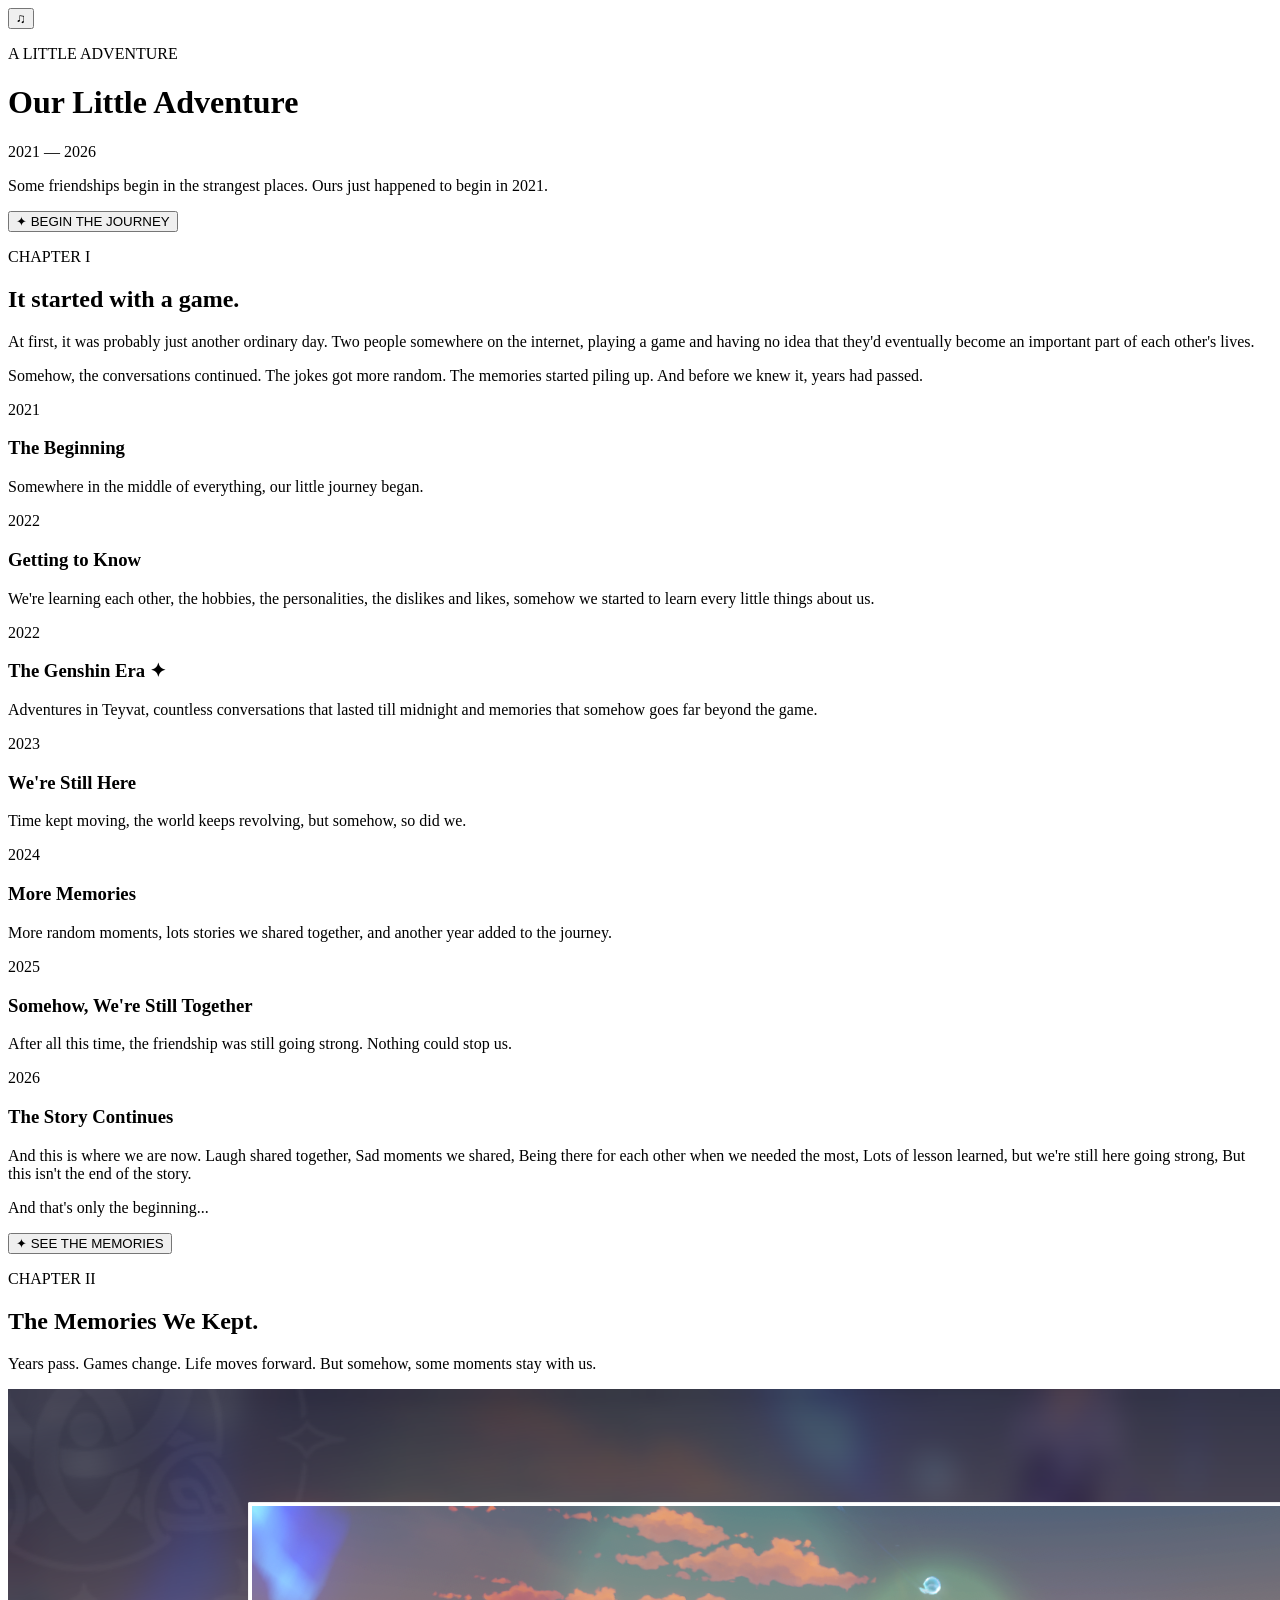
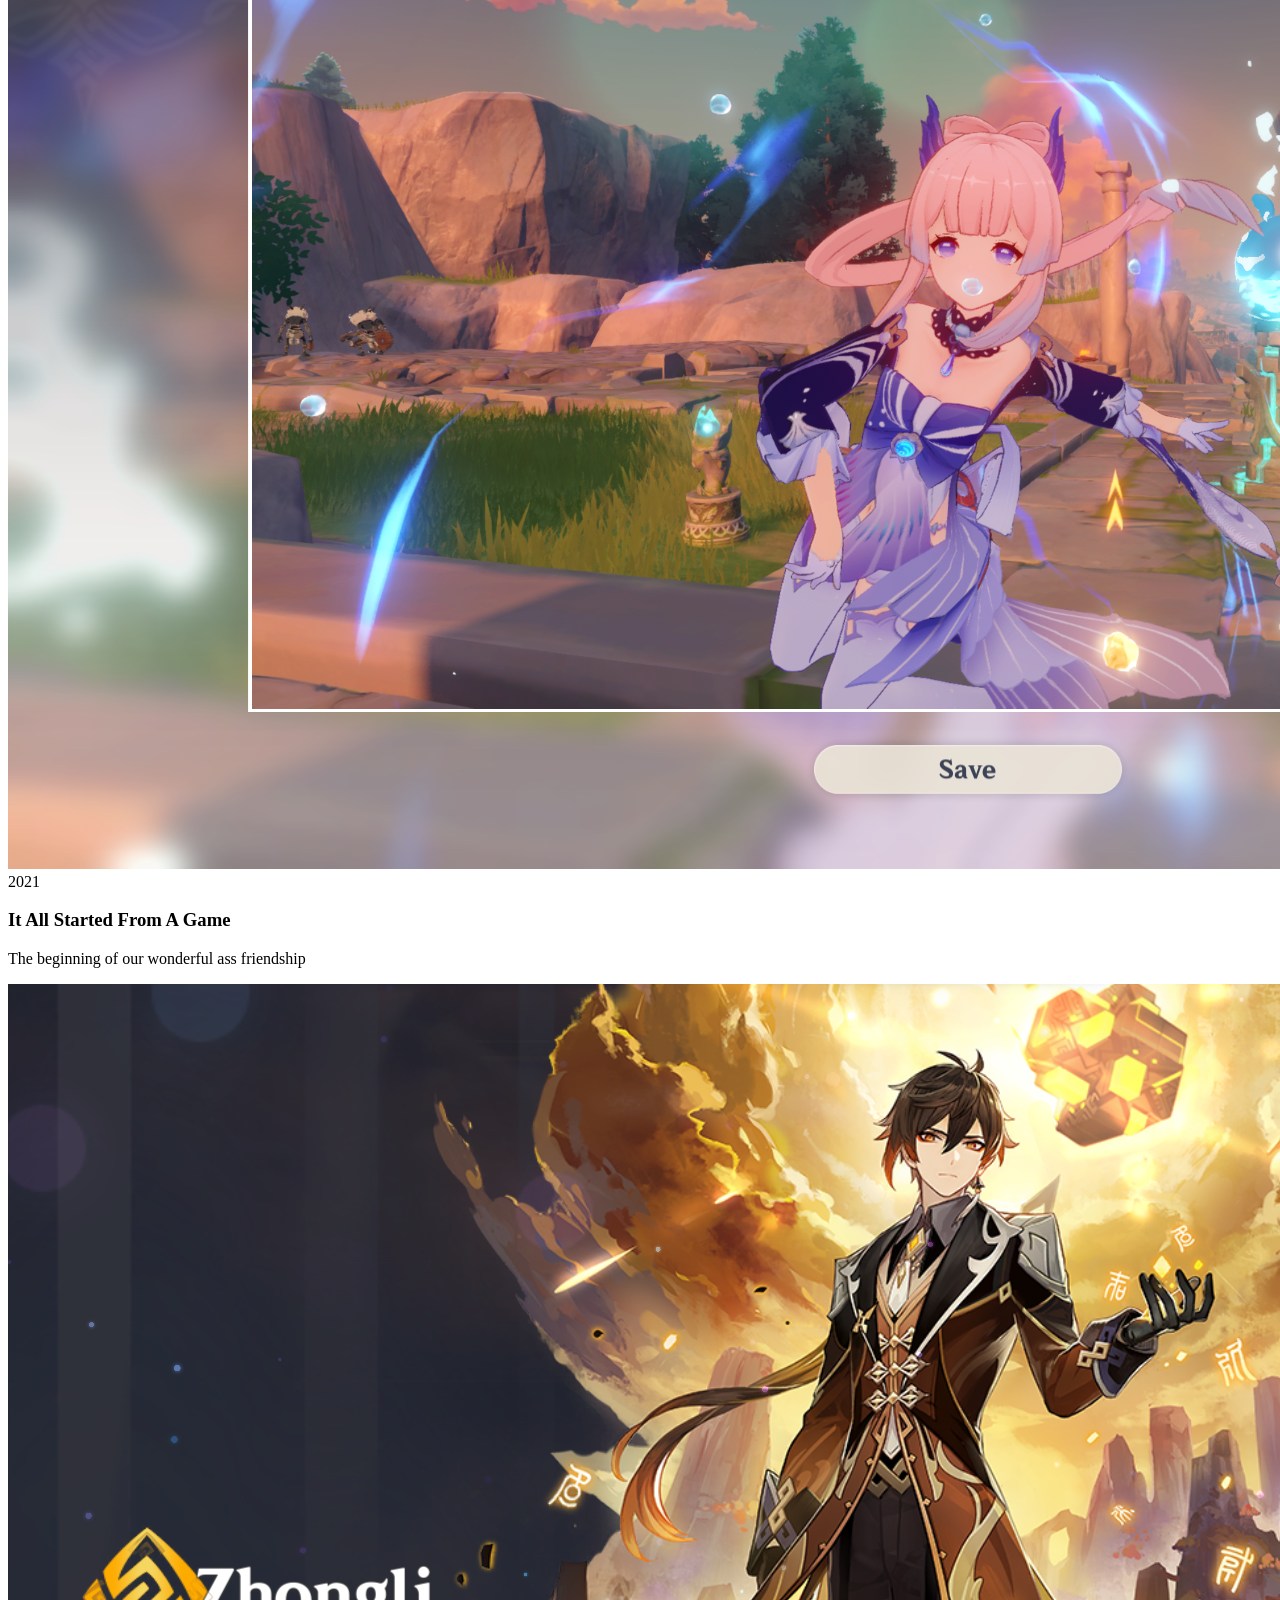
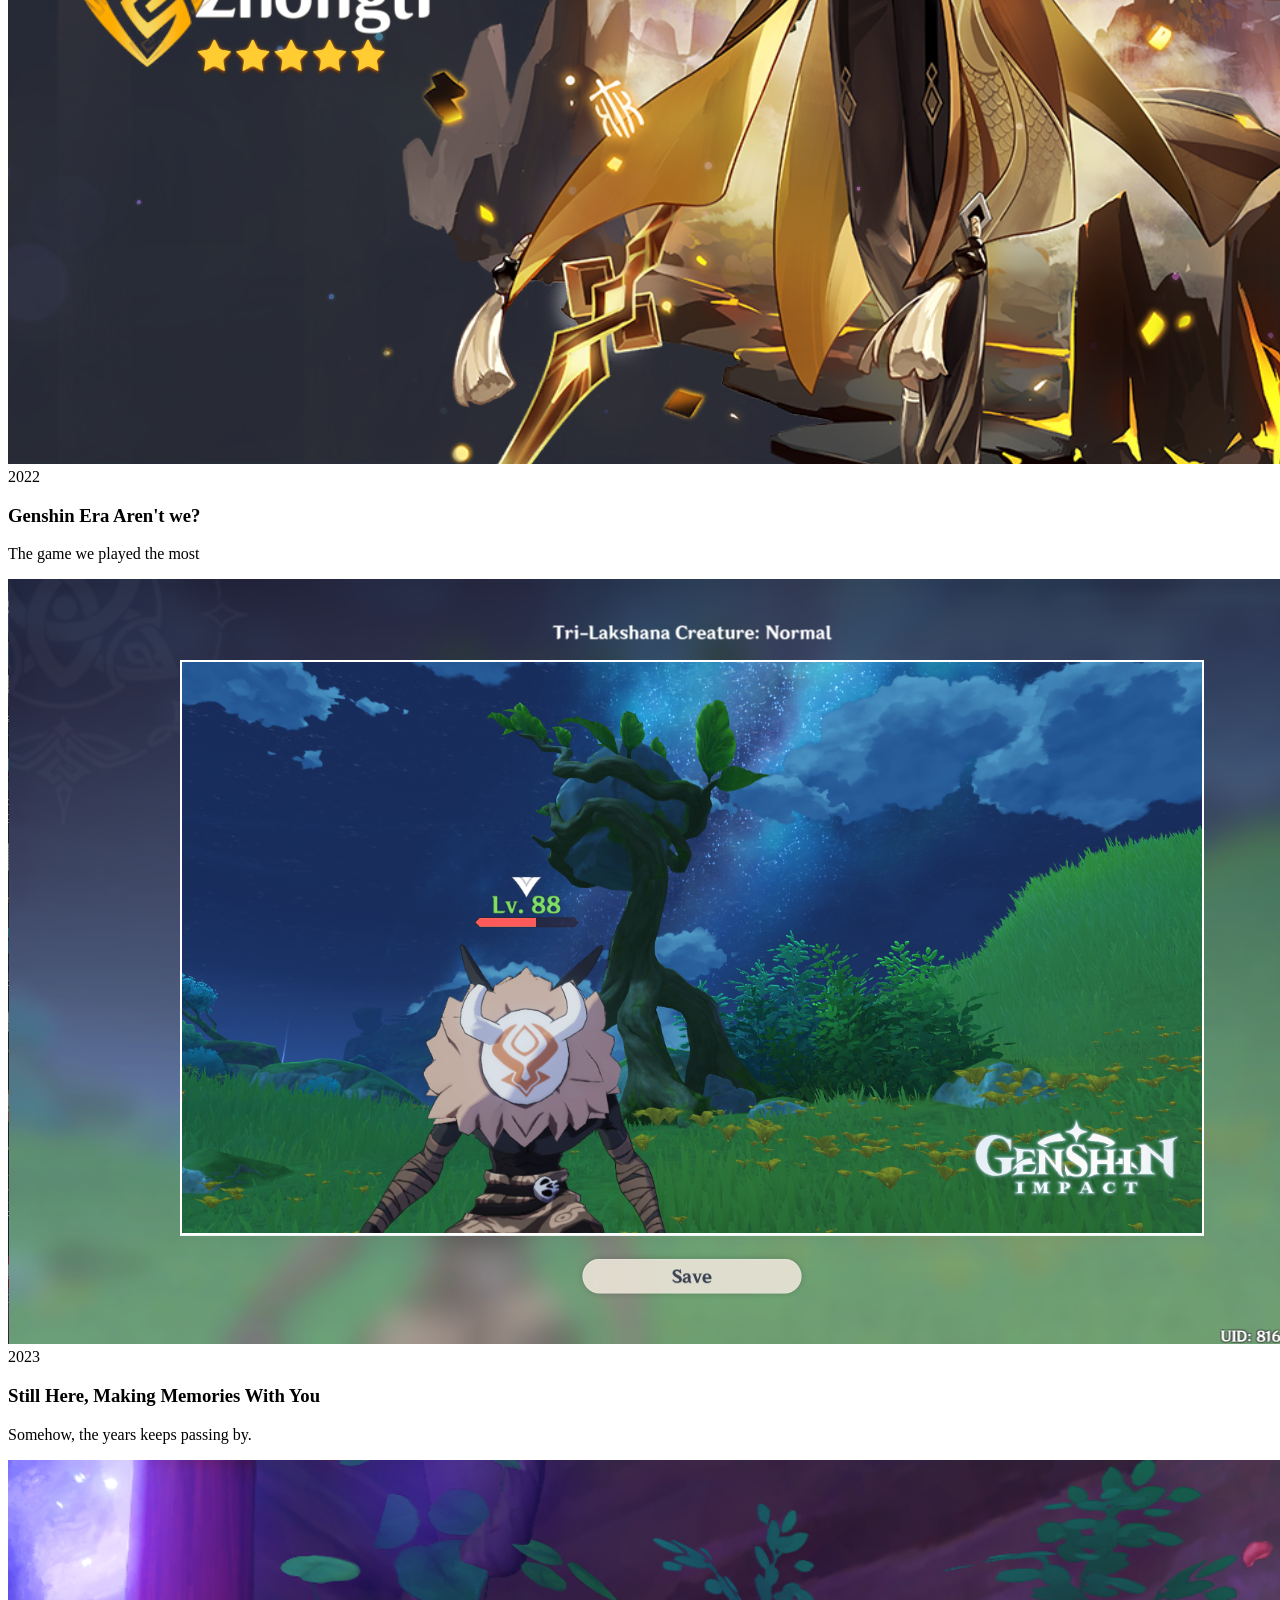
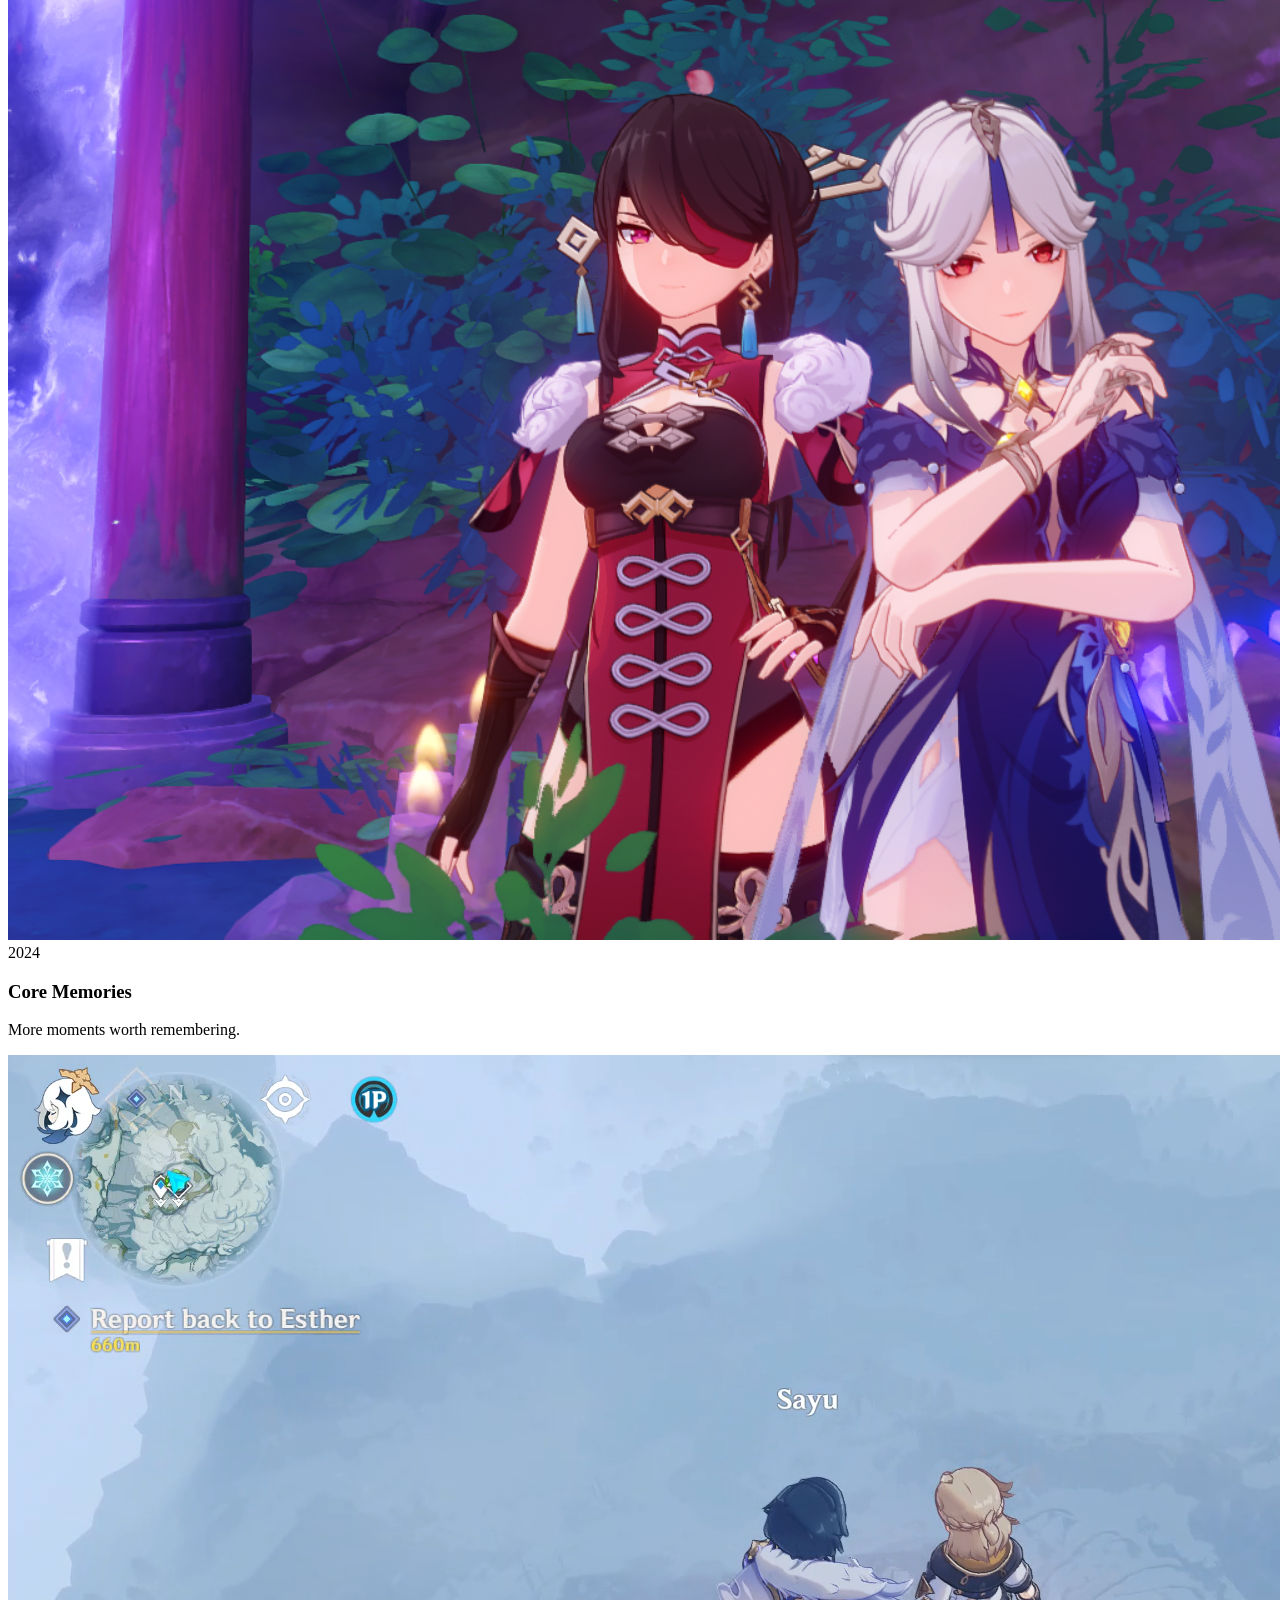
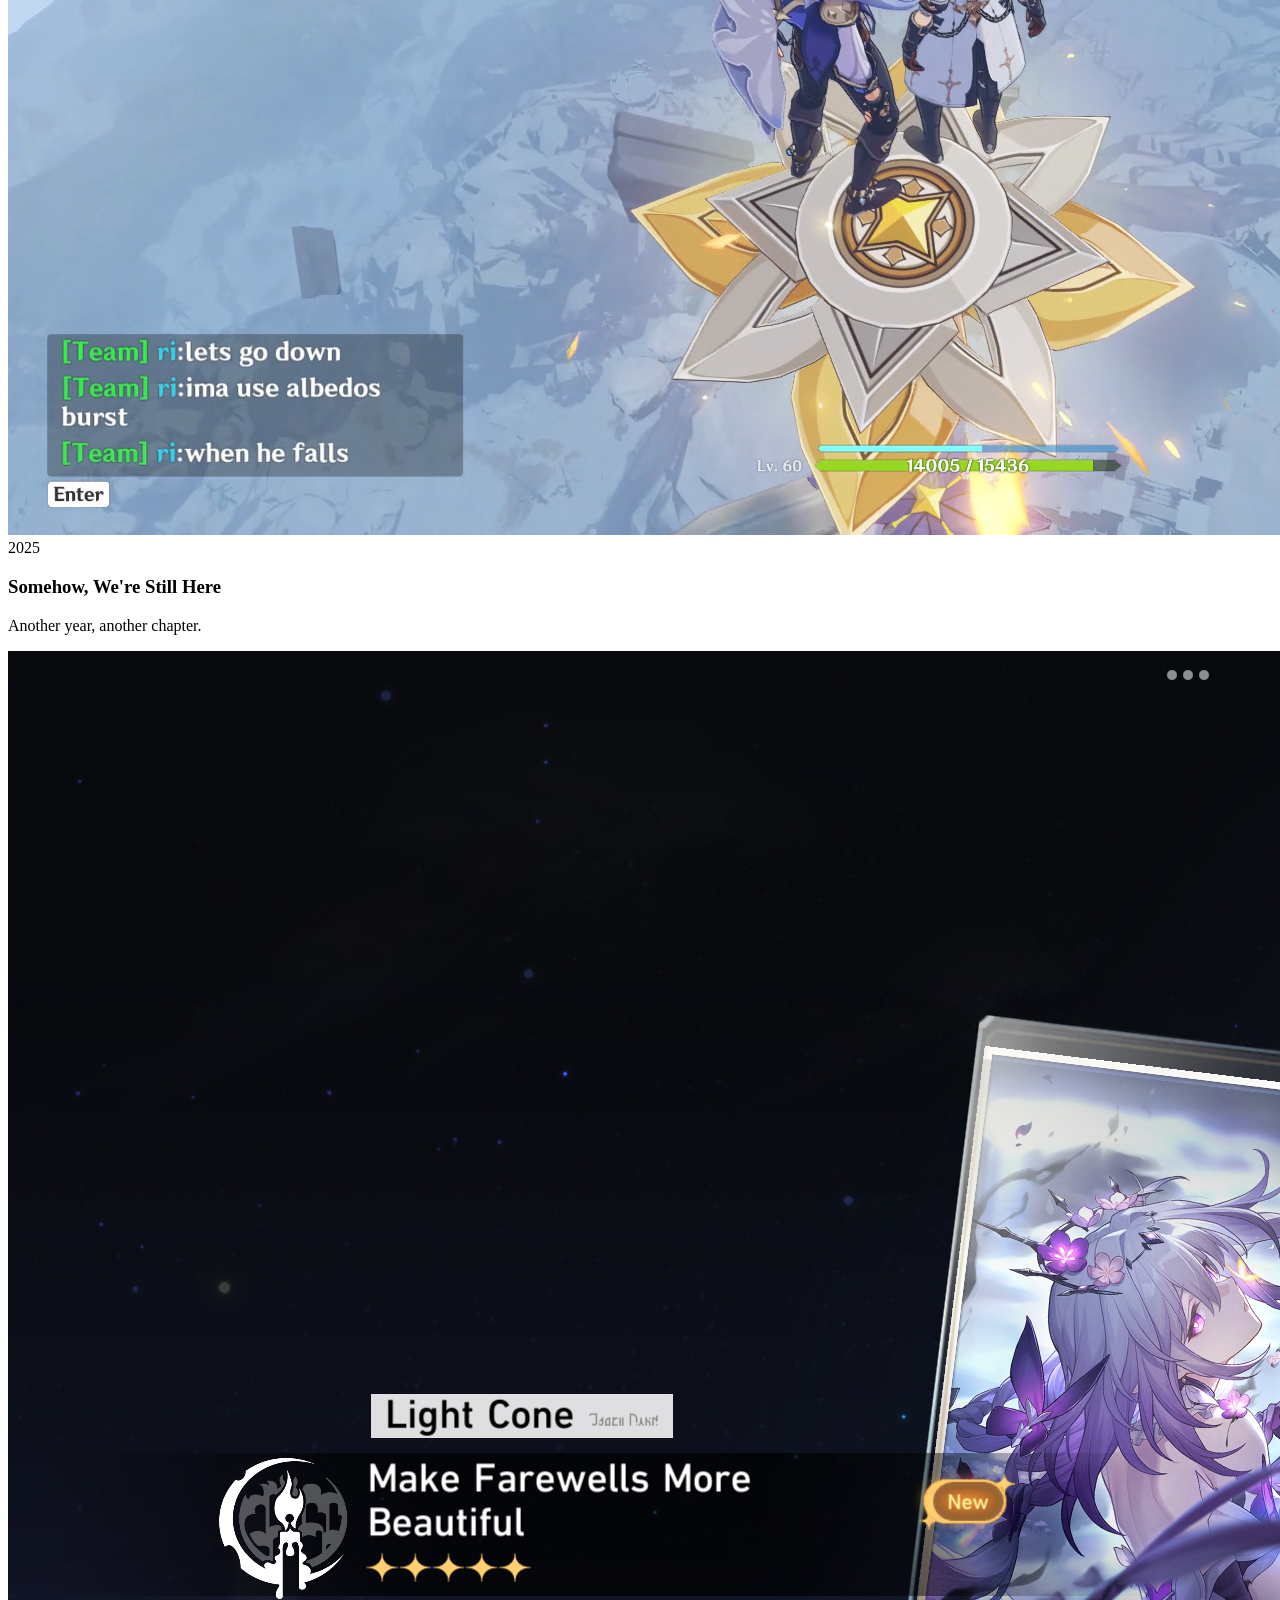
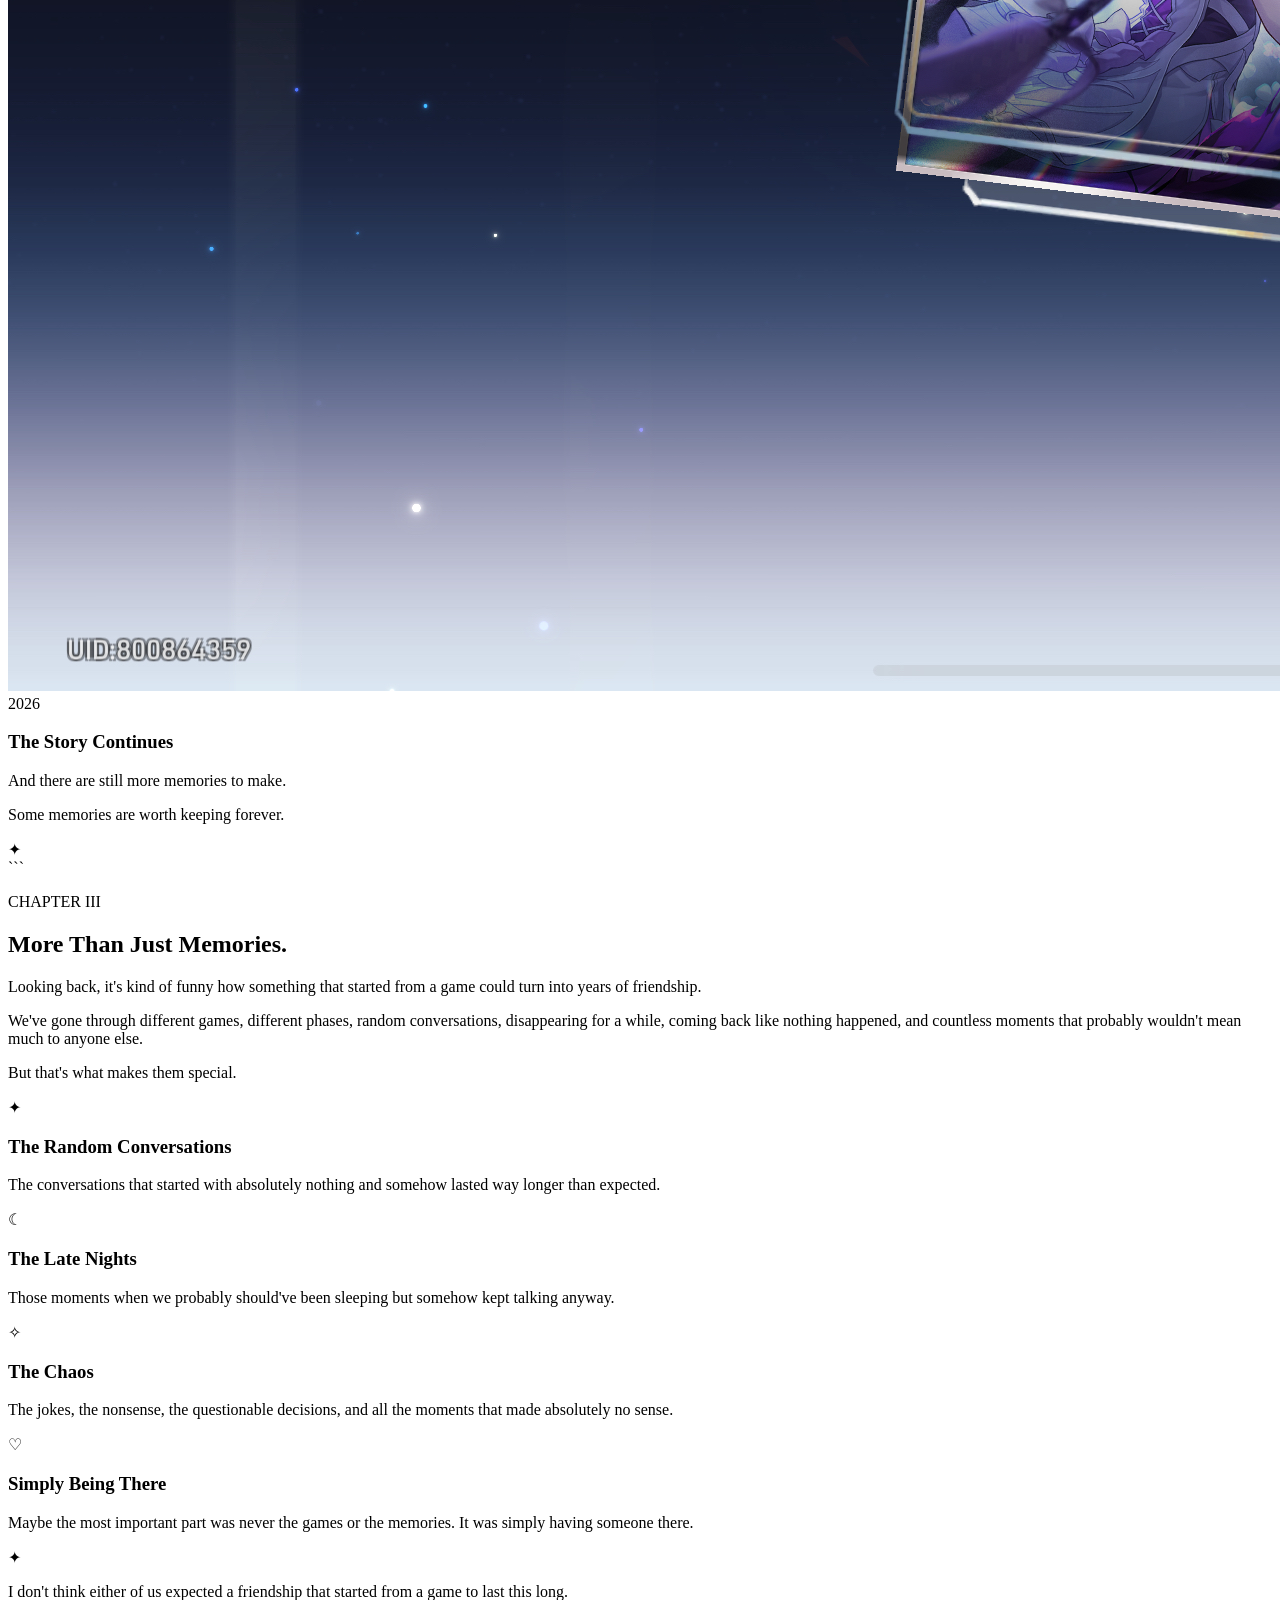
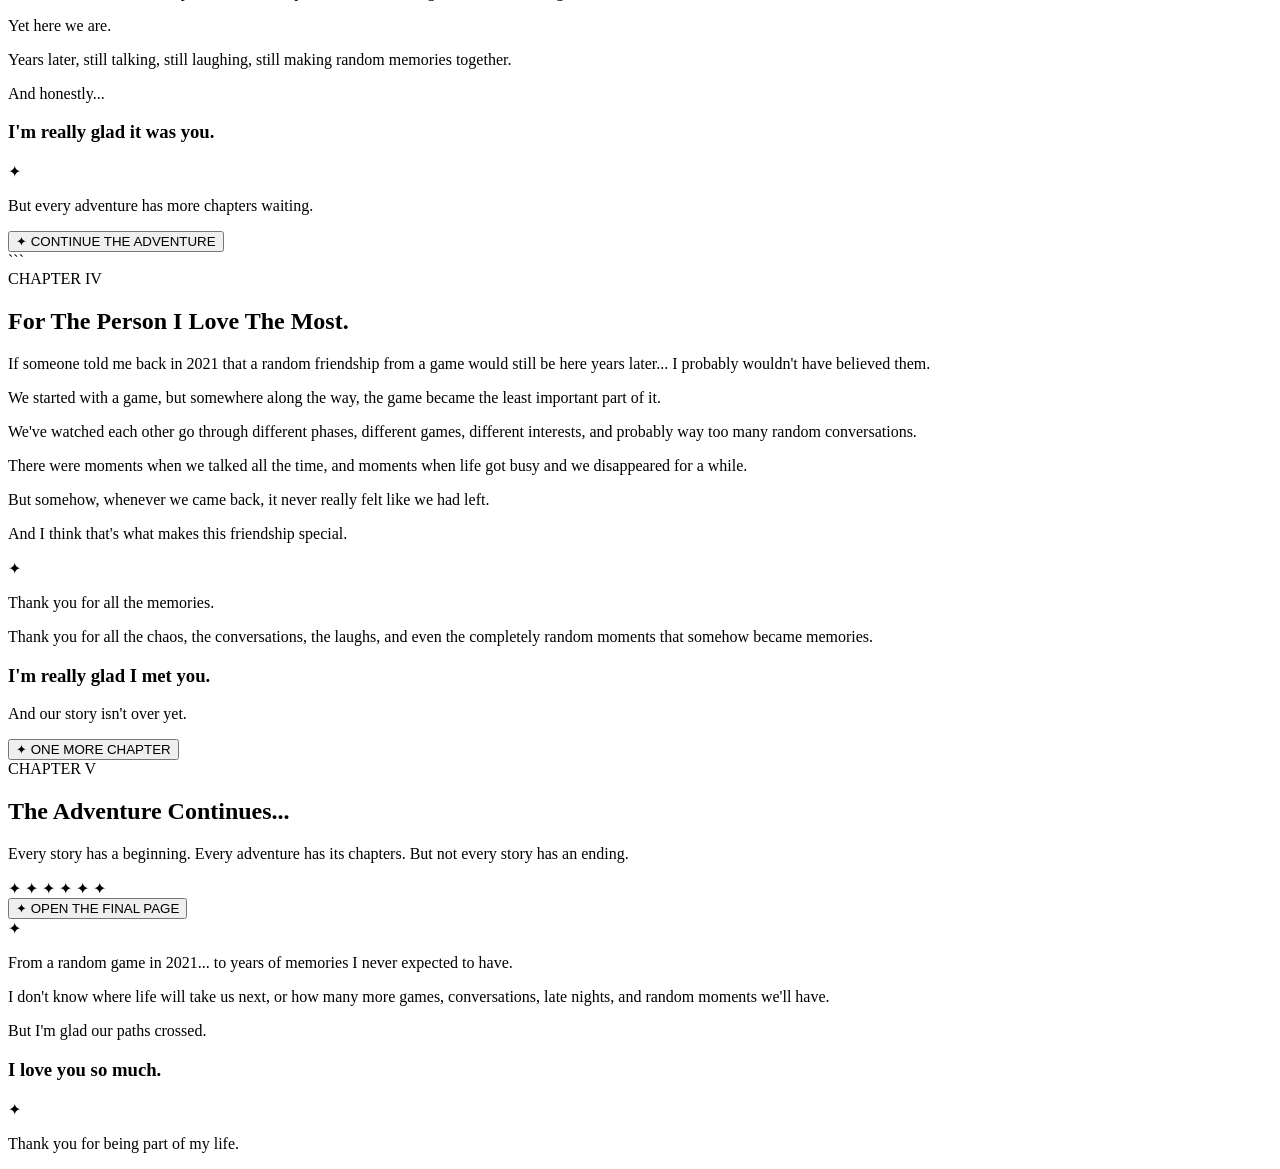
==== index.html @ 9c22c775 "Add files via upload" ====
<!DOCTYPE html>
<html lang="en">
<head>
    <meta charset="UTF-8">
    <meta name="viewport" content="width=device-width, initial-scale=1.0">

    <title>Our Little Adventure</title>

    <link rel="stylesheet" href="css/style.css">
</head>

<body>

    <!-- Animated star background -->
    <div id="stars"></div>

<!-- =========================================
     BACKGROUND MUSIC
========================================= -->

    <audio id="backgroundMusic" loop>
        <source src="assets/music/Adventure.mp3" type="audio/mpeg">
    </audio>

    <button id="musicToggle" aria-label="Toggle music">
        ♫
    </button>


    <!-- =========================
         OPENING SCREEN
    ========================== -->

    <main id="home">

        <div class="intro">

            <p class="eyebrow">
                A LITTLE ADVENTURE
            </p>

            <h1>
                Our Little Adventure
            </h1>

            <p class="years">
                2021 — 2026
            </p>

            <div class="divider"></div>

            <p class="intro-text">
                Some friendships begin in the strangest places.
                Ours just happened to begin in 2021.
            </p>

            <button id="enterButton">
                ✦ BEGIN THE JOURNEY
            </button>

        </div>

    </main>


    <!-- =========================
         OUR STORY
    ========================== -->

    <section id="journey">

        <div class="section-content">

            <p class="eyebrow">
                CHAPTER I
            </p>

            <h2>
                It started with a game.
            </h2>

            <div class="divider"></div>

            <p class="story-intro">
                At first, it was probably just another ordinary day.
                Two people somewhere on the internet, playing a game
                and having no idea that they'd eventually become
                an important part of each other's lives.
            </p>

            <p class="story-intro">
                Somehow, the conversations continued.
                The jokes got more random.
                The memories started piling up.
                And before we knew it, years had passed.
            </p>

        </div>


        <!-- =========================
             TIMELINE
        ========================== -->

        <div class="timeline">

            <div class="timeline-item">
                <span class="timeline-year">2021</span>

                <div class="timeline-card">
                    <h3>The Beginning</h3>

                    <p>
                        Somewhere in the middle of everything,
                        our little journey began.
                    </p>
                </div>
            </div>


            <div class="timeline-item">
                <span class="timeline-year">2022</span>

                <div class="timeline-card">
                    <h3>Getting to Know</h3>

                    <p>
                        We're learning each other, the hobbies, the personalities,
                        the dislikes and likes, somehow we started to learn every little
                        things about us.
                    </p>
                </div>
            </div>


            <div class="timeline-item">
                <span class="timeline-year">2022</span>

                <div class="timeline-card">
                    <h3>The Genshin Era ✦</h3>

                    <p>
                        Adventures in Teyvat, countless conversations that lasted till midnight
                        and memories that somehow goes far beyond the game.
                    </p>
                </div>
            </div>


            <div class="timeline-item">
                <span class="timeline-year">2023</span>

                <div class="timeline-card">
                    <h3>We're Still Here</h3>

                    <p>
                        Time kept moving, the world keeps revolving, but somehow,
                        so did we.
                    </p>
                </div>
            </div>


            <div class="timeline-item">
                <span class="timeline-year">2024</span>

                <div class="timeline-card">
                    <h3>More Memories</h3>

                    <p>
                        More random moments, lots stories we shared together,
                        and another year added to the journey.
                    </p>
                </div>
            </div>


            <div class="timeline-item">
                <span class="timeline-year">2025</span>

                <div class="timeline-card">
                    <h3>Somehow, We're Still Together</h3>

                    <p>
                        After all this time, the friendship
                        was still going strong. Nothing could stop us.
                    </p>
                </div>
            </div>


            <div class="timeline-item">
                <span class="timeline-year">2026</span>

                <div class="timeline-card">
                    <h3>The Story Continues</h3>

                    <p>
                        And this is where we are now.
                        Laugh shared together, Sad moments we shared,
                        Being there for each other when we needed the most,
                        Lots of lesson learned, but we're still here going strong,
                        But this isn't the end of the story.
                    </p>
                </div>
            </div>

        </div>


        <!-- =========================
             CONTINUE
        ========================== -->

        <div class="continue-section">

            <p>
                And that's only the beginning...
            </p>

            <button id="memoriesButton">
                ✦ SEE THE MEMORIES
            </button>

        </div>

    </section>

    <!-- =========================
         CHAPTER II — MEMORIES
    ========================== -->

    <section id="memories">

        <div class="memories-header">

            <p class="eyebrow">
                CHAPTER II
            </p>

            <h2>
                The Memories We Kept.
            </h2>

            <div class="divider"></div>

            <p class="memory-intro">
                Years pass. Games change. Life moves forward.
                But somehow, some moments stay with us.
            </p>

        </div>


        <!-- =========================
             MEMORY GALLERY
        ========================== -->

        <div class="memories-grid">

            <article class="memory-card">

                <div class="memory-image">
                <img src="assets/images/2021.png" alt="Memory from 2021">
                </div>

                <div class="memory-info">
                    <span class="memory-date">2021</span>

                    <h3>
                        It All Started From A Game
                    </h3>

                    <p>
                        The beginning of our wonderful ass friendship
                    </p>
                </div>

            </article>


            <article class="memory-card">

                <div class="memory-image">
                <img src="assets/images/2022.png" alt="Memory from 2022">
                </div>

                <div class="memory-info">
                    <span class="memory-date">2022</span>

                    <h3>
                        Genshin Era Aren't we?
                    </h3>

                    <p>
                        The game we played the most
                    </p>
                </div>

            </article>


            <article class="memory-card">

                <div class="memory-image">
                <img src="assets/images/2023.png" alt="Memory from 2023">
                </div>

                <div class="memory-info">
                    <span class="memory-date">2023</span>

                    <h3>
                        Still Here, Making Memories With You
                    </h3>

                    <p>
                        Somehow, the years keeps passing by.
                    </p>
                </div>

            </article>


            <article class="memory-card">

                <div class="memory-image">
                <img src="assets/images/2024.jpg" alt="Memory from 2024">
                </div>

                <div class="memory-info">
                    <span class="memory-date">2024</span>

                    <h3>
                        Core Memories
                    </h3>

                    <p>
                        More moments worth remembering.
                    </p>
                </div>

            </article>


            <article class="memory-card">

                <div class="memory-image">
                <img src="assets/images/2025.png" alt="Memory from 2025">
                </div>

                <div class="memory-info">
                    <span class="memory-date">2025</span>

                    <h3>
                        Somehow, We're Still Here
                    </h3>

                    <p>
                        Another year, another chapter.
                    </p>
                </div>

            </article>


            <article class="memory-card">

                <div class="memory-image">
                <img src="assets/images/2026.png" alt="Memory from 2026">
                </div>

                <div class="memory-info">
                    <span class="memory-date">2026</span>

                    <h3>
                        The Story Continues
                    </h3>

                    <p>
                        And there are still more memories to make.
                    </p>
                </div>

            </article>

        </div>


        <div class="memories-ending">

            <p>
                Some memories are worth keeping forever.
            </p>

            <span>✦</span>

        </div>

    </section>

<!-- =========================
CHAPTER III — MORE THAN MEMORIES
========================== -->

<section id="chapter-three">

```
<div class="chapter-three-content">

    <p class="eyebrow">
        CHAPTER III
    </p>

    <h2>
        More Than Just Memories.
    </h2>

    <div class="divider"></div>

    <p class="chapter-three-intro">
        Looking back, it's kind of funny how something that started
        from a game could turn into years of friendship.
    </p>

    <p class="chapter-three-intro">
        We've gone through different games, different phases,
        random conversations, disappearing for a while,
        coming back like nothing happened, and countless moments
        that probably wouldn't mean much to anyone else.
    </p>

    <p class="chapter-three-intro">
        But that's what makes them special.
    </p>


    <!-- =========================
         LITTLE THINGS
    ========================== -->

    <div class="little-things">

        <div class="little-card">

            <span class="little-icon">✦</span>

            <h3>
                The Random Conversations
            </h3>

            <p>
                The conversations that started with absolutely
                nothing and somehow lasted way longer than expected.
            </p>

        </div>


        <div class="little-card">

            <span class="little-icon">☾</span>

            <h3>
                The Late Nights
            </h3>

            <p>
                Those moments when we probably should've been
                sleeping but somehow kept talking anyway.
            </p>

        </div>


        <div class="little-card">

            <span class="little-icon">✧</span>

            <h3>
                The Chaos
            </h3>

            <p>
                The jokes, the nonsense, the questionable decisions,
                and all the moments that made absolutely no sense.
            </p>

        </div>


        <div class="little-card">

            <span class="little-icon">♡</span>

            <h3>
                Simply Being There
            </h3>

            <p>
                Maybe the most important part was never the games
                or the memories. It was simply having someone there.
            </p>

        </div>

    </div>


    <!-- =========================
         PERSONAL MESSAGE
    ========================== -->

    <div class="chapter-three-message">

        <span class="message-symbol">
            ✦
        </span>

        <p>
            I don't think either of us expected a friendship
            that started from a game to last this long.
        </p>

        <p>
            Yet here we are.
        </p>

        <p>
            Years later, still talking, still laughing,
            still making random memories together.
        </p>

        <p>
            And honestly...
        </p>

        <h3>
            I'm really glad it was you.
        </h3>

        <span class="message-symbol">
            ✦
        </span>

    </div>


    <!-- =========================
         CONTINUE
    ========================== -->

    <div class="chapter-three-ending">

        <p>
            But every adventure has more chapters waiting.
        </p>

        <button id="nextChapterButton">
            ✦ CONTINUE THE ADVENTURE
        </button>

    </div>

</div>
```

</section>

<!-- =========================================
     CHAPTER IV
========================================= -->

<section id="chapter-four">

    <div class="chapter-four-content">

        <div class="eyebrow">
            CHAPTER IV
        </div>

        <h2>
            For The Person I Love The Most.
        </h2>

        <div class="divider"></div>

        <div class="letter">

            <p>
                If someone told me back in 2021 that a random friendship
                from a game would still be here years later...
                I probably wouldn't have believed them.
            </p>

            <p>
                We started with a game, but somewhere along the way,
                the game became the least important part of it.
            </p>

            <p>
                We've watched each other go through different phases,
                different games, different interests, and probably way
                too many random conversations.
            </p>

            <p>
                There were moments when we talked all the time,
                and moments when life got busy and we disappeared
                for a while.
            </p>

            <p>
                But somehow, whenever we came back,
                it never really felt like we had left.
            </p>

            <p class="letter-highlight">
                And I think that's what makes this friendship special.
            </p>

        </div>

        <div class="chapter-four-symbol">
            ✦
        </div>

        <div class="final-message">

            <p>
                Thank you for all the memories.
            </p>

            <p>
                Thank you for all the chaos,
                the conversations, the laughs,
                and even the completely random moments
                that somehow became memories.
            </p>

            <h3>
                I'm really glad I met you.
            </h3>

        </div>

        <div class="chapter-four-ending">

            <p>
                And our story isn't over yet.
            </p>

            <button id="finalChapterButton">
                ✦ ONE MORE CHAPTER
            </button>

        </div>

    </div>

</section>

<!-- =========================================
     CHAPTER V — THE FINALE
========================================= -->

<section id="chapter-five">

    <div class="chapter-five-content">

        <div class="eyebrow">
            CHAPTER V
        </div>

        <h2>
            The Adventure Continues...
        </h2>

        <div class="divider"></div>

        <p class="finale-intro">
            Every story has a beginning.
            Every adventure has its chapters.
            But not every story has an ending.
        </p>

        <!-- Constellation -->

        <div class="constellation">

            <span class="constellation-star star-one">✦</span>
            <span class="constellation-star star-two">✦</span>
            <span class="constellation-star star-three">✦</span>
            <span class="constellation-star star-four">✦</span>
            <span class="constellation-star star-five">✦</span>
            <span class="constellation-star star-six">✦</span>

            <div class="constellation-line line-one"></div>
            <div class="constellation-line line-two"></div>
            <div class="constellation-line line-three"></div>
            <div class="constellation-line line-four"></div>
            <div class="constellation-line line-five"></div>

        </div>

        <button id="revealMessageButton">
            ✦ OPEN THE FINAL PAGE
        </button>

        <!-- Hidden final message -->

        <div id="finaleMessage">

            <div class="finale-symbol">
                ✦
            </div>

            <p>
                From a random game in 2021...
                to years of memories I never expected to have.
            </p>

            <p>
                I don't know where life will take us next,
                or how many more games, conversations,
                late nights, and random moments we'll have.
            </p>

            <p>
                But I'm glad our paths crossed.
            </p>

            <h3>
                I love you so much.
            </h3>

            <div class="finale-symbol">
                ✦
            </div>

            <p class="finale-ending">
                Thank you for being part of my life.
            </p>

        </div>

    </div>

</section>

    <script src="js/main.js"></script>

</body>
</html>
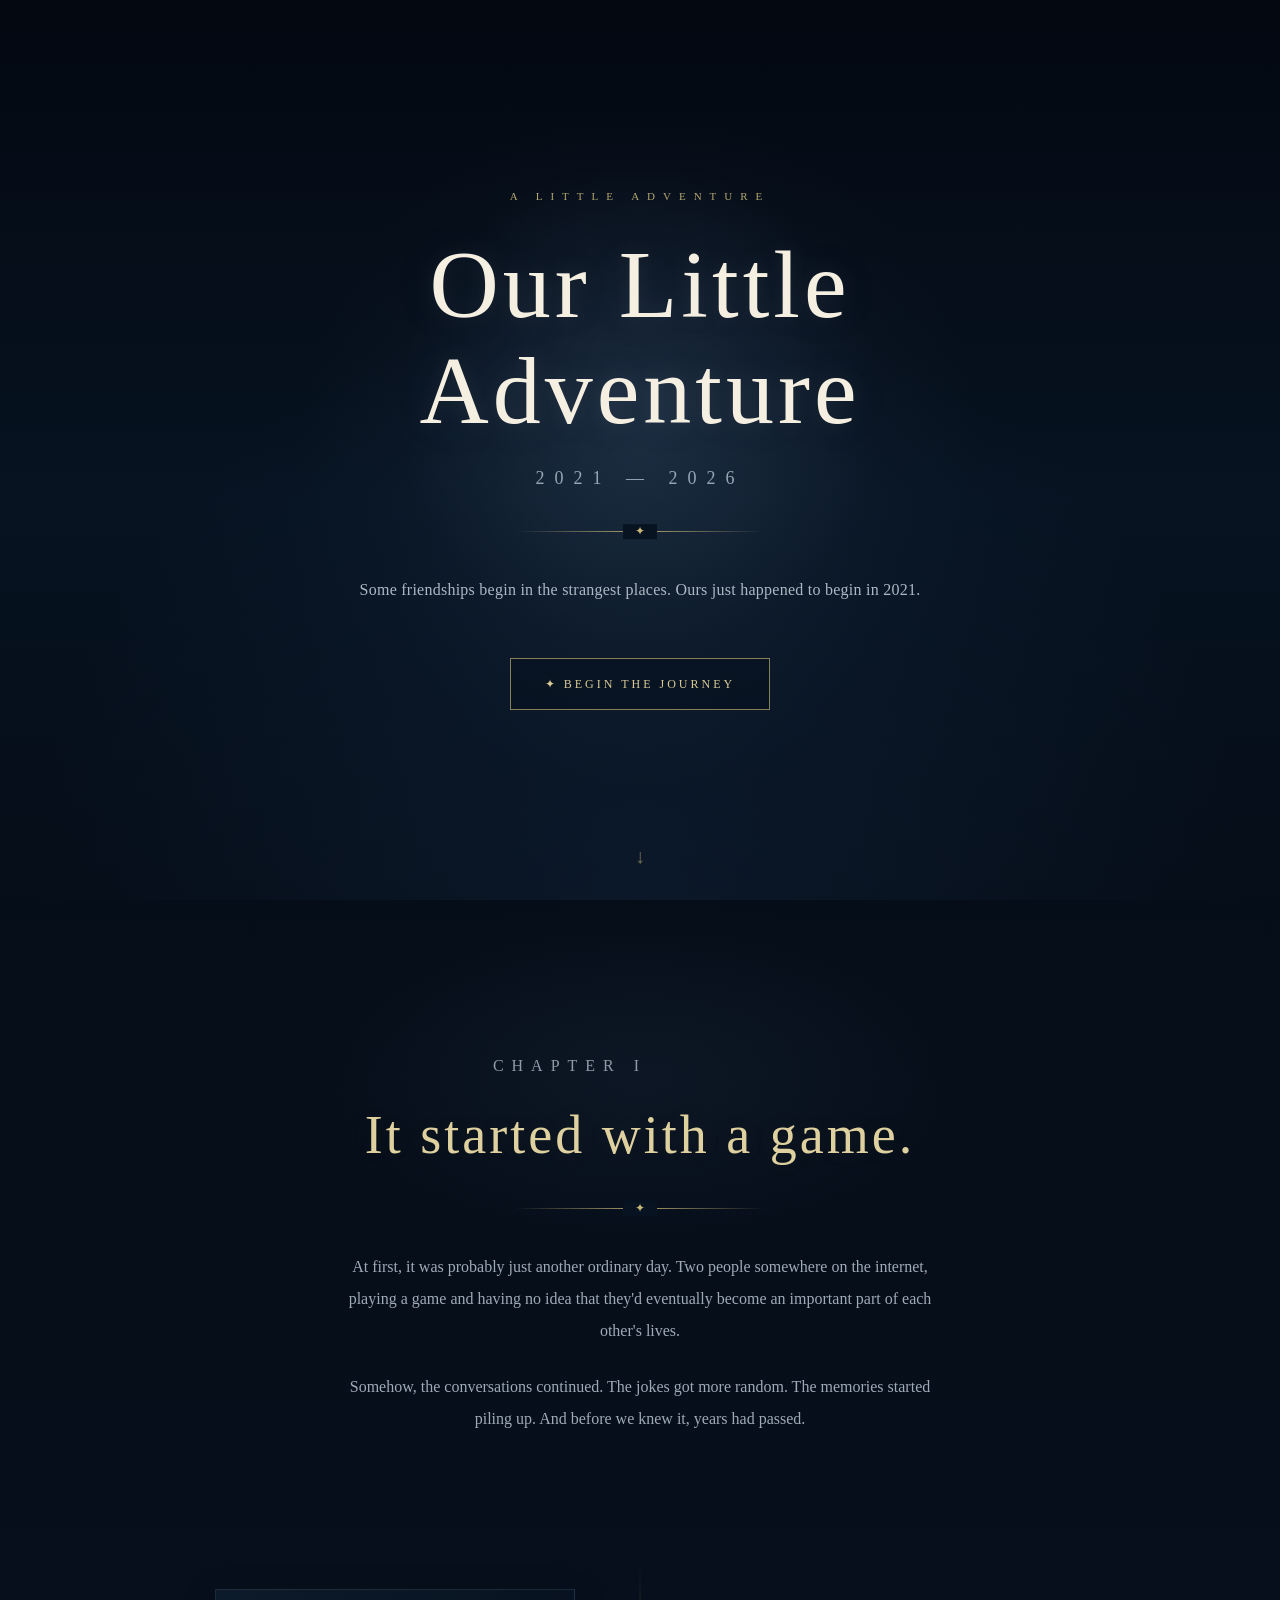
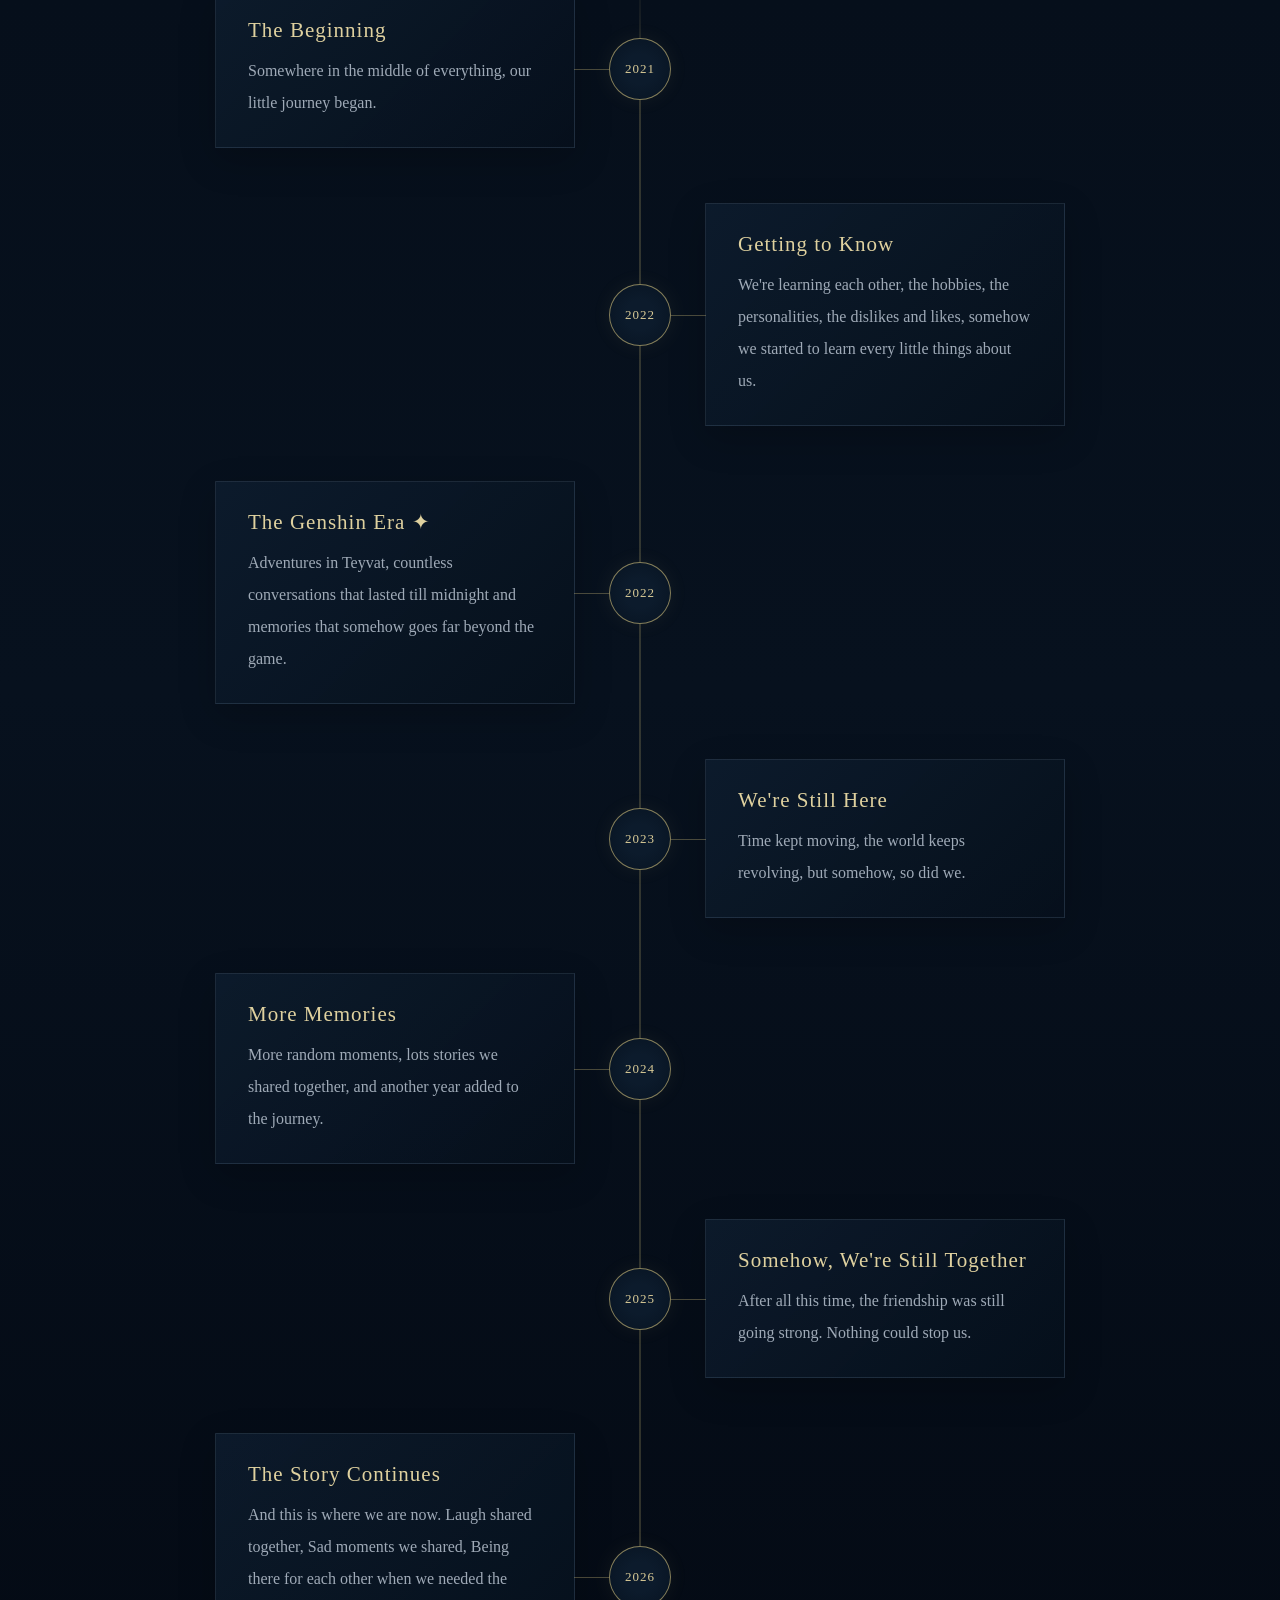
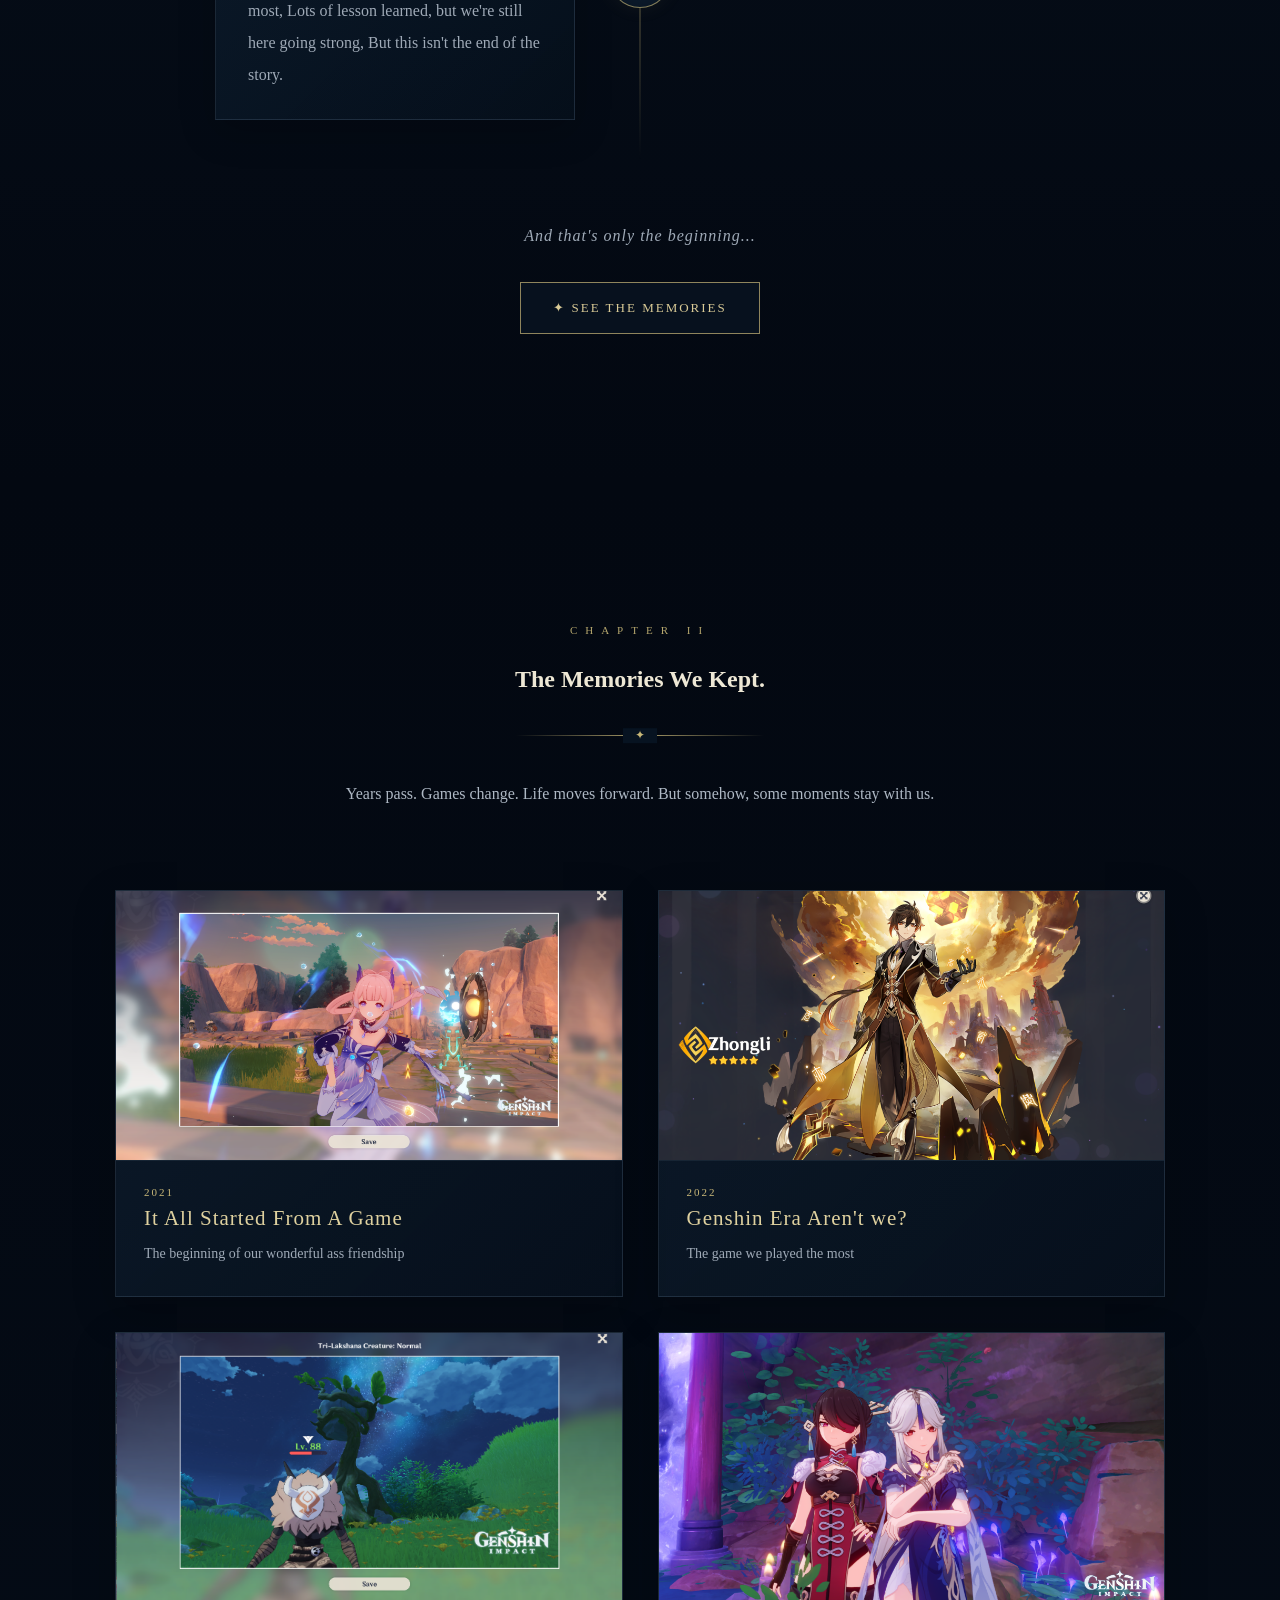
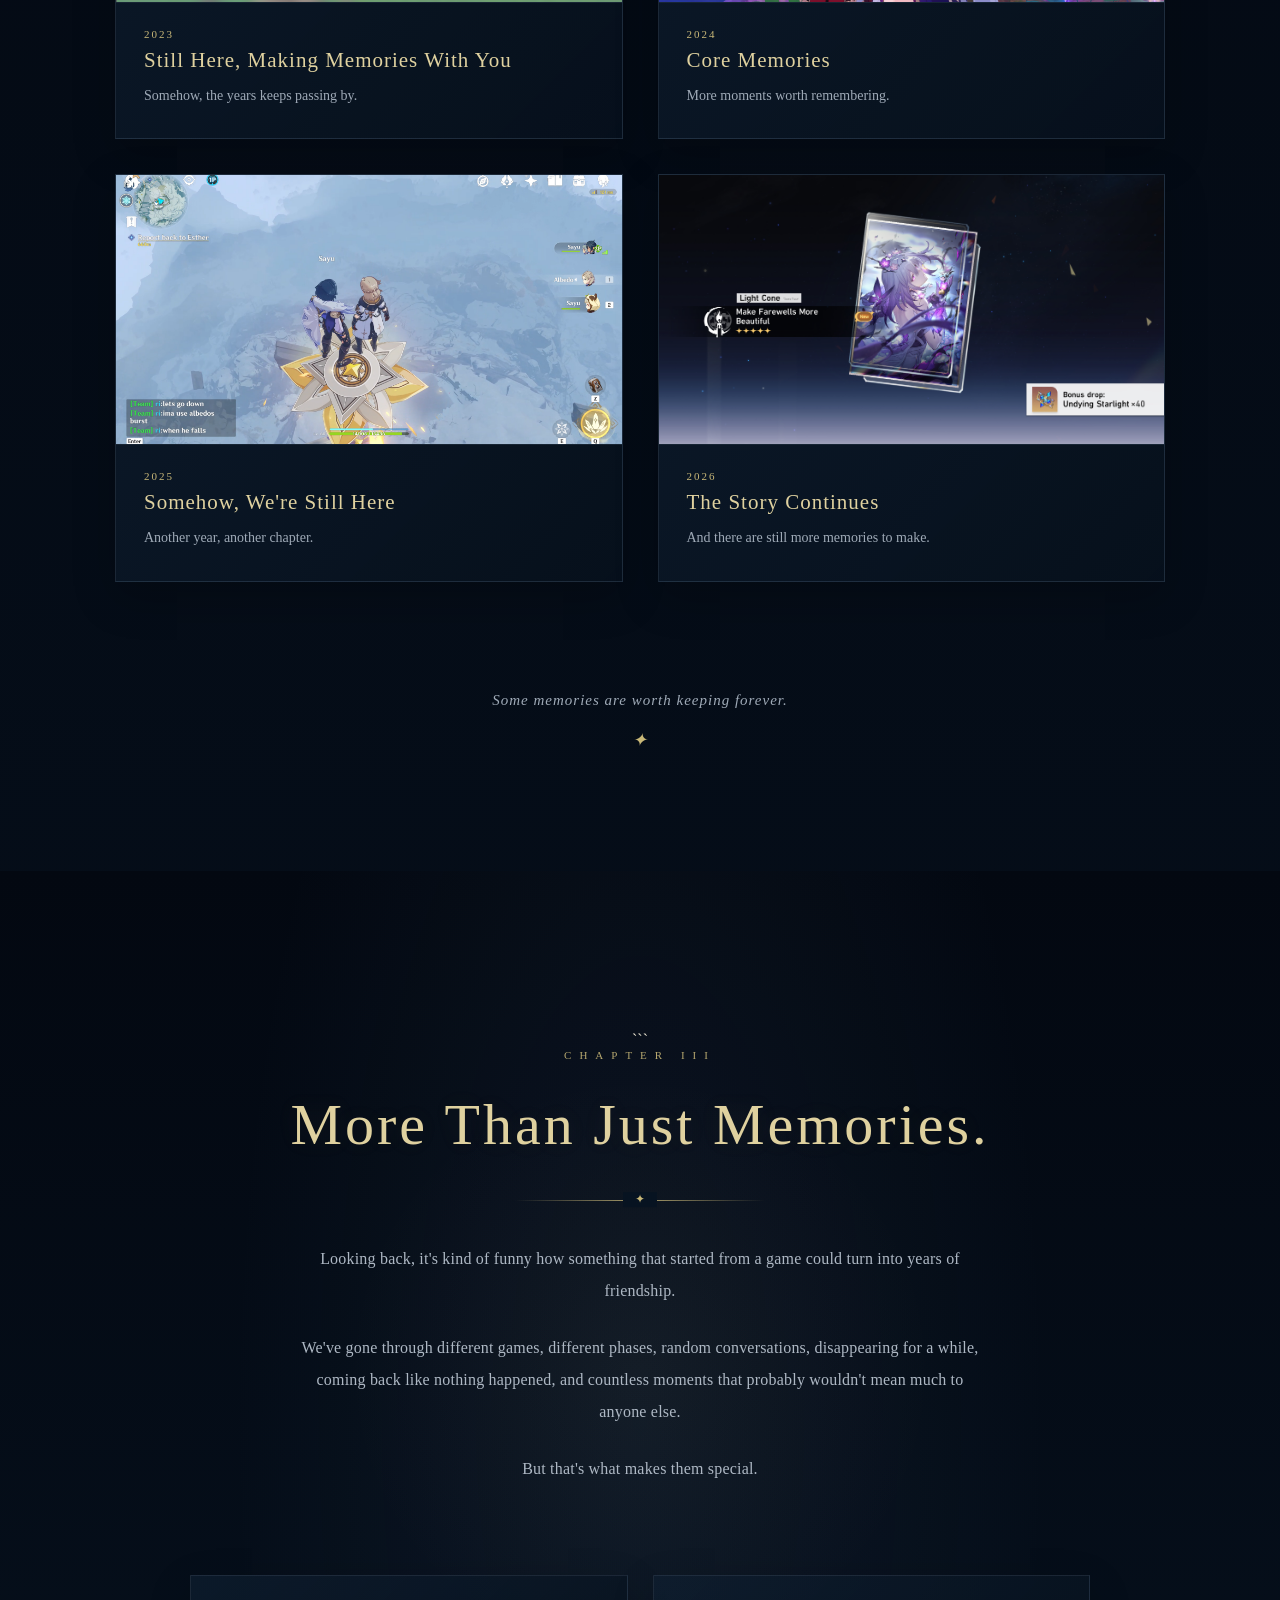
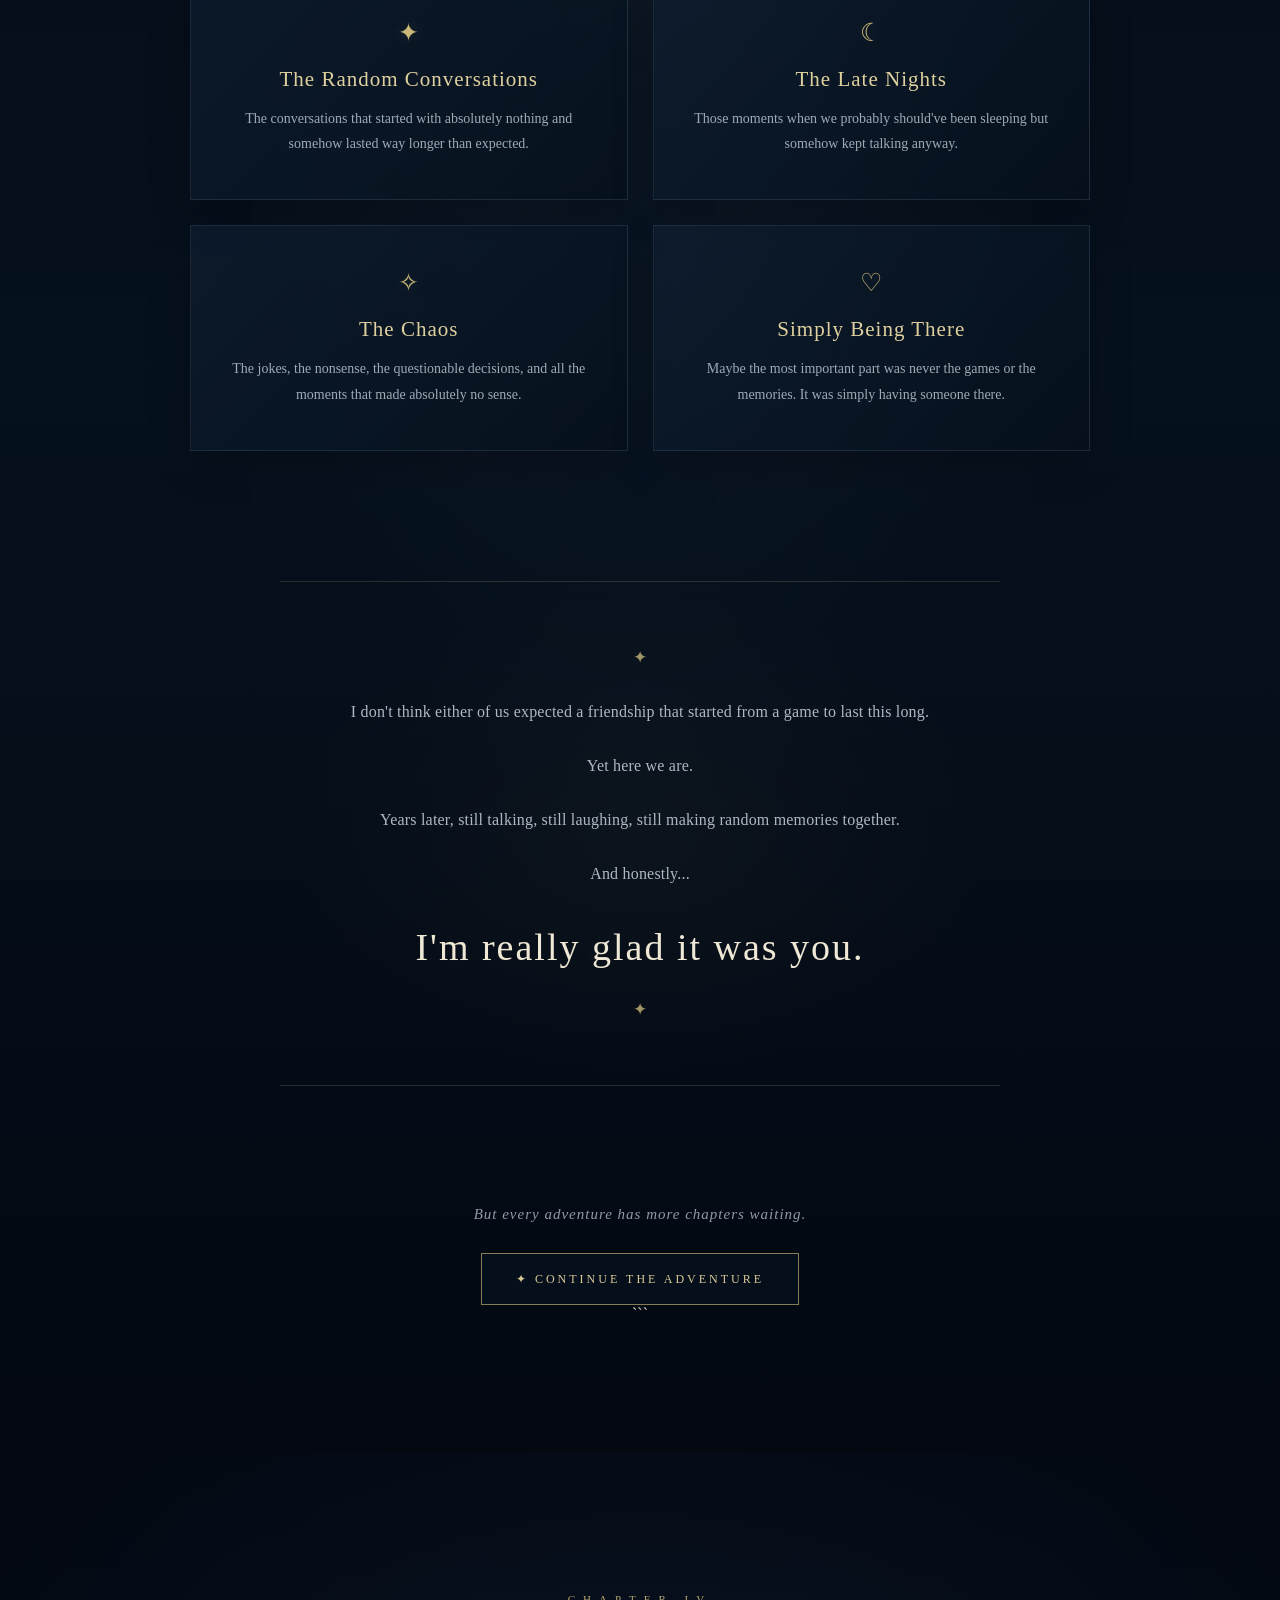
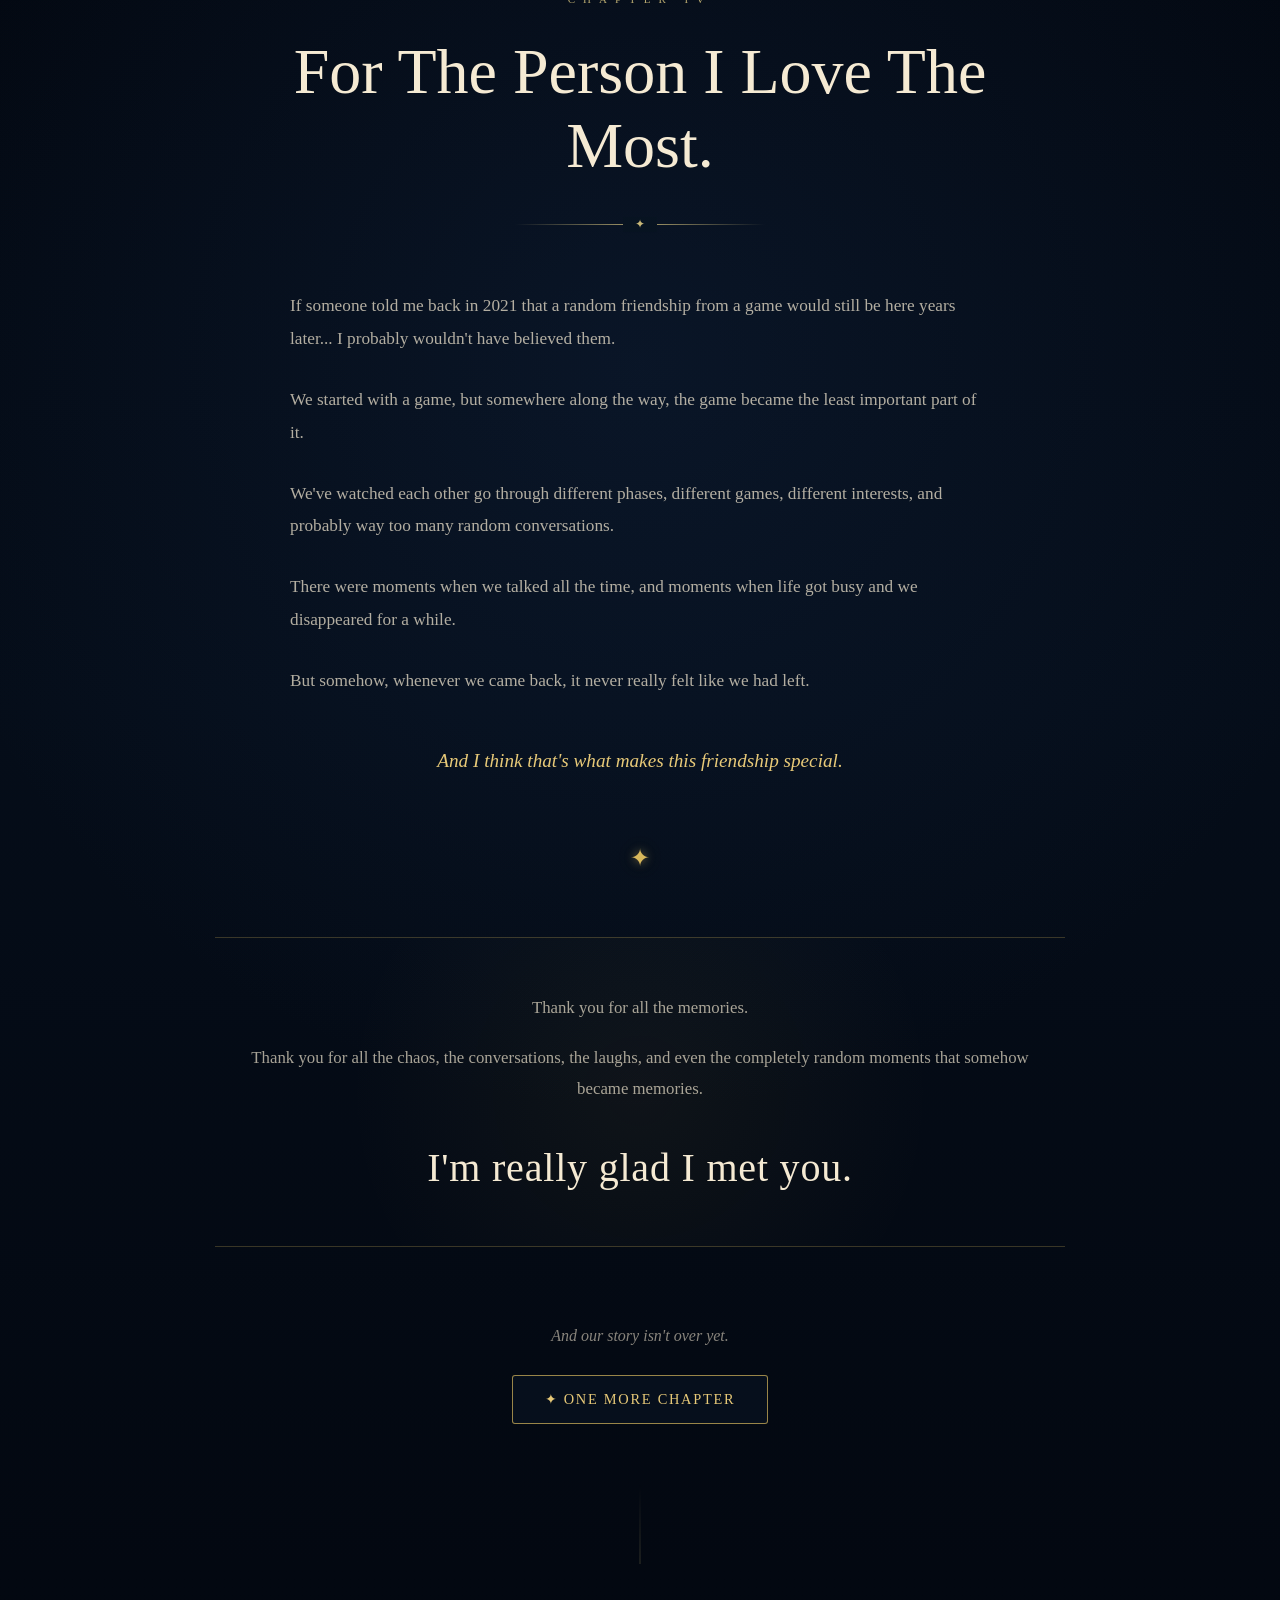
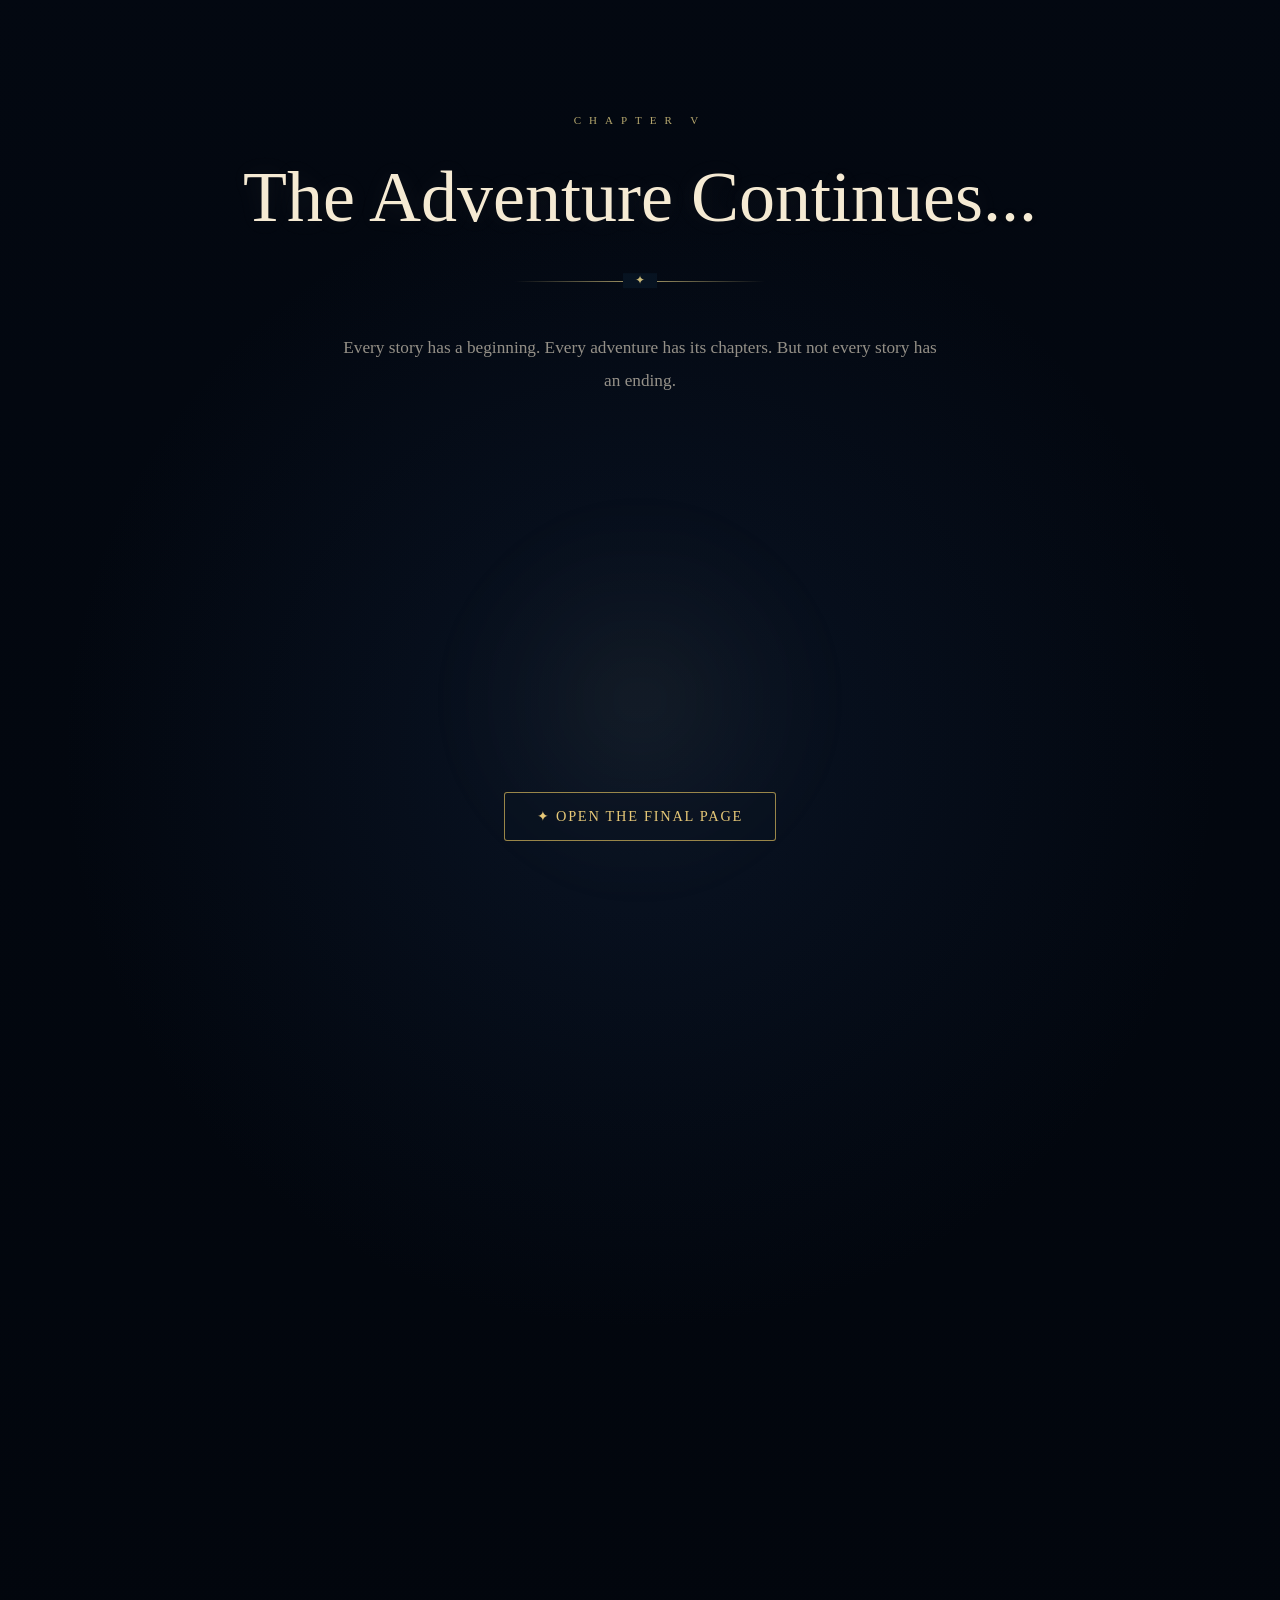
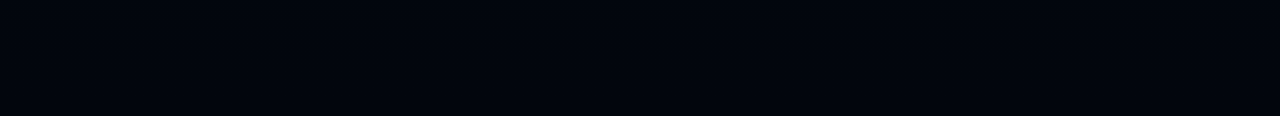
==== commit d738c0d7: "index.html" ====
--- a/index.html
+++ b/index.html
@@ -6,7 +6,7 @@
 
     <title>Our Little Adventure</title>
 
-    <link rel="stylesheet" href="css/style.css">
+    <link rel="stylesheet" href="style.css">
 </head>
 
 <body>
@@ -747,7 +747,7 @@
 
 </section>
 
-    <script src="js/main.js"></script>
+    <script src="main.js"></script>
 
 </body>
-</html>+</html>
--- a/style.css
+++ b/style.css
@@ -0,0 +1,3246 @@
+/* =========================================
+   RESET
+========================================= */
+
+* {
+    margin: 0;
+    padding: 0;
+    box-sizing: border-box;
+}
+
+html {
+    scroll-behavior: smooth;
+}
+
+body {
+    background: #030811;
+    color: #eee8d5;
+    font-family: Georgia, "Times New Roman", serif;
+    overflow-x: hidden;
+}
+
+
+/* =========================================
+   STAR BACKGROUND
+========================================= */
+
+#stars {
+    position: fixed;
+    inset: 0;
+    pointer-events: none;
+    z-index: 0;
+    overflow: hidden;
+
+    background:
+        radial-gradient(
+            ellipse at 50% 100%,
+            rgba(48, 79, 117, 0.16),
+            transparent 55%
+        );
+}
+
+
+.star {
+    position: absolute;
+
+    width: 2px;
+    height: 2px;
+
+    background: #ffffff;
+
+    border-radius: 50%;
+
+    opacity: 0;
+
+    box-shadow:
+        0 0 5px rgba(255, 255, 255, 0.65);
+
+    animation:
+        twinkle 3s infinite ease-in-out;
+}
+
+
+@keyframes twinkle {
+
+    0% {
+        opacity: 0.08;
+        transform: scale(0.8);
+    }
+
+    50% {
+        opacity: 0.9;
+        transform: scale(1.5);
+    }
+
+    100% {
+        opacity: 0.08;
+        transform: scale(0.8);
+    }
+
+}
+
+
+/* =========================================
+   HOME
+========================================= */
+
+#home {
+    position: relative;
+
+    min-height: 100vh;
+
+    display: flex;
+    justify-content: center;
+    align-items: center;
+
+    text-align: center;
+
+    overflow: hidden;
+
+    padding: 80px 25px;
+
+    background:
+
+        radial-gradient(
+            circle at 50% 45%,
+            rgba(76, 108, 148, 0.20),
+            transparent 30%
+        ),
+
+        radial-gradient(
+            circle at 50% 100%,
+            rgba(38, 70, 108, 0.20),
+            transparent 55%
+        ),
+
+        linear-gradient(
+            180deg,
+            #030811 0%,
+            #071321 55%,
+            #050d18 100%
+        );
+}
+
+
+#home::before {
+
+    content: "";
+
+    position: absolute;
+
+    width: 750px;
+    height: 750px;
+
+    border-radius: 50%;
+
+    background:
+        radial-gradient(
+            circle,
+            rgba(150, 180, 210, 0.06),
+            transparent 65%
+        );
+
+    pointer-events: none;
+}
+
+
+/* =========================================
+   INTRO
+========================================= */
+
+.intro {
+
+    position: relative;
+
+    z-index: 2;
+
+    width: min(760px, 92%);
+
+    padding: 65px 30px;
+
+    animation:
+        introAppear 1.8s cubic-bezier(.22, 1, .36, 1) forwards;
+}
+
+
+@keyframes introAppear {
+
+    from {
+        opacity: 0;
+        transform: translateY(35px);
+        filter: blur(5px);
+    }
+
+    to {
+        opacity: 1;
+        transform: translateY(0);
+        filter: blur(0);
+    }
+
+}
+
+
+/* =========================================
+   SMALL TITLE
+========================================= */
+
+.eyebrow {
+
+    margin-bottom: 30px;
+
+    color: #c9b878;
+
+    font-size: 11px;
+
+    letter-spacing: 8px;
+
+    text-transform: uppercase;
+
+    opacity: 0.9;
+}
+
+
+/* =========================================
+   MAIN TITLE
+========================================= */
+
+h1 {
+
+    font-size: clamp(
+        52px,
+        9vw,
+        96px
+    );
+
+    font-weight: normal;
+
+    letter-spacing: 4px;
+
+    line-height: 1.1;
+
+    color: #f4efe1;
+
+    text-shadow:
+
+        0 0 20px rgba(255, 255, 255, 0.08),
+
+        0 0 60px rgba(112, 150, 190, 0.10);
+}
+
+
+/* =========================================
+   YEARS
+========================================= */
+
+.years {
+
+    margin-top: 25px;
+
+    color: #aebdce;
+
+    font-size: 18px;
+
+    letter-spacing: 10px;
+
+    opacity: 0.85;
+}
+
+
+/* =========================================
+   DIVIDER
+========================================= */
+
+.divider {
+
+    position: relative;
+
+    width: 250px;
+
+    height: 1px;
+
+    margin: 42px auto;
+
+    background:
+
+        linear-gradient(
+            to right,
+            transparent,
+            rgba(201, 184, 120, 0.85),
+            transparent
+        );
+}
+
+
+.divider::after {
+
+    content: "✦";
+
+    position: absolute;
+
+    left: 50%;
+    top: 50%;
+
+    transform:
+        translate(-50%, -52%);
+
+    padding: 0 12px;
+
+    color: #c9b878;
+
+    font-size: 12px;
+
+    background: #071321;
+}
+
+
+/* =========================================
+   DESCRIPTION
+========================================= */
+
+.intro-text {
+
+    max-width: 570px;
+
+    margin: auto;
+
+    color: #aeb8c4;
+
+    font-size: 16px;
+
+    line-height: 2;
+
+    letter-spacing: 0.25px;
+}
+
+
+/* =========================================
+   SEE MEMORIES BUTTON
+========================================= */
+
+#enterButton,
+#memoriesButton {
+
+    position: relative;
+
+    display: inline-flex;
+
+    align-items: center;
+
+    justify-content: center;
+
+    min-width: 190px;
+
+    height: 52px;
+
+    margin-top: 52px;
+
+    padding: 0 34px;
+
+    border: 1px solid
+        rgba(201, 184, 120, 0.65);
+
+    background:
+        rgba(7, 18, 31, 0.65);
+
+    color: #d9ca96;
+
+    font-family: inherit;
+
+    font-size: 12px;
+
+    letter-spacing: 3px;
+
+    text-transform: uppercase;
+
+    cursor: pointer;
+
+    overflow: hidden;
+
+    transition:
+        transform 0.35s ease,
+        color 0.35s ease,
+        box-shadow 0.35s ease,
+        border-color 0.35s ease,
+        background 0.35s ease;
+}
+
+
+/* Gold glow behind button */
+
+#enterButton::after,
+#memoriesButton::after {
+
+    content: "";
+
+    position: absolute;
+
+    inset: 0;
+
+    background:
+        radial-gradient(
+            circle at center,
+            rgba(201, 184, 120, 0.10),
+            transparent 65%
+        );
+
+    opacity: 0;
+
+    transition: opacity 0.35s ease;
+}
+
+
+/* Shimmer */
+
+#enterButton::before,
+#memoriesButton::before {
+
+    content: "";
+
+    position: absolute;
+
+    top: 0;
+    left: -120%;
+
+    width: 70%;
+    height: 100%;
+
+    background:
+        linear-gradient(
+            90deg,
+            transparent,
+            rgba(255,255,255,0.10),
+            transparent
+        );
+
+    transform: skewX(-20deg);
+
+    transition: left 0.7s ease;
+
+    z-index: 2;
+}
+
+
+#enterButton:hover,
+#memoriesButton:hover {
+
+    color: #f1e8c5;
+
+    border-color:
+        rgba(220, 204, 145, 0.95);
+
+    background:
+        rgba(18, 32, 49, 0.85);
+
+    box-shadow:
+
+        0 0 25px
+        rgba(201, 184, 120, 0.16),
+
+        inset 0 0 20px
+        rgba(201, 184, 120, 0.05);
+
+    transform: translateY(-4px);
+}
+
+
+#enterButton:hover::before {
+
+    left: 140%;
+}
+
+
+#enterButton:hover::after {
+
+    opacity: 1;
+}
+
+
+/* =========================================
+   JOURNEY SECTION
+========================================= */
+
+#journey {
+
+    position: relative;
+
+    z-index: 1;
+
+    min-height: 100vh;
+
+    padding: 150px 30px;
+
+    display: flex;
+
+    flex-direction: column;
+
+    justify-content: center;
+
+    align-items: center;
+
+    text-align: center;
+
+    background:
+
+        linear-gradient(
+            180deg,
+            #050d18 0%,
+            #07111e 50%,
+            #030811 100%
+        );
+}
+
+
+#journey::before {
+
+    content: "";
+
+    position: absolute;
+
+    top: 0;
+    left: 50%;
+
+    width: 700px;
+    height: 350px;
+
+    transform: translateX(-50%);
+
+    background:
+        radial-gradient(
+            ellipse,
+            rgba(80, 110, 145, 0.10),
+            transparent 70%
+        );
+
+    pointer-events: none;
+}
+
+
+#journey h2 {
+
+    position: relative;
+
+    font-size: clamp(
+        38px,
+        6vw,
+        54px
+    );
+
+    font-weight: normal;
+
+    color: #dfd19f;
+
+    margin-bottom: 28px;
+
+    letter-spacing: 3px;
+
+    text-shadow:
+        0 0 25px rgba(201, 184, 120, 0.08);
+}
+
+
+#journey p {
+
+    position: relative;
+
+    max-width: 620px;
+
+    color: #9faab7;
+
+    font-size: 16px;
+
+    line-height: 2;
+}
+
+
+/* =========================================
+   SCROLL INDICATOR
+========================================= */
+
+#home::after {
+
+    content: "↓";
+
+    position: absolute;
+
+    bottom: 32px;
+    left: 50%;
+
+    transform: translateX(-50%);
+
+    color: rgba(201, 184, 120, 0.55);
+
+    font-size: 20px;
+
+    animation:
+        floatDown 2s ease-in-out infinite;
+}
+
+
+@keyframes floatDown {
+
+    0%,
+    100% {
+        transform:
+            translate(-50%, 0);
+        opacity: 0.35;
+    }
+
+    50% {
+        transform:
+            translate(-50%, 7px);
+        opacity: 0.8;
+    }
+
+}
+
+
+/* =========================================
+   MOBILE
+========================================= */
+
+@media (max-width: 600px) {
+
+    #home {
+        padding: 50px 15px;
+    }
+
+
+    .intro {
+
+        width: 96%;
+
+        padding: 55px 12px;
+    }
+
+
+    .eyebrow {
+
+        margin-bottom: 23px;
+
+        font-size: 9px;
+
+        letter-spacing: 4px;
+    }
+
+
+    h1 {
+
+        font-size: clamp(
+            43px,
+            14vw,
+            68px
+        );
+
+        letter-spacing: 1px;
+    }
+
+
+    .years {
+
+        margin-top: 19px;
+
+        font-size: 13px;
+
+        letter-spacing: 5px;
+    }
+
+
+    .divider {
+
+        width: 170px;
+
+        margin: 35px auto;
+    }
+
+
+    .intro-text {
+
+        max-width: 350px;
+
+        font-size: 14px;
+
+        line-height: 1.9;
+    }
+
+
+    #enterButton {
+
+        min-width: 175px;
+
+        height: 49px;
+
+        margin-top: 42px;
+
+        padding: 0 25px;
+
+        font-size: 10px;
+
+        letter-spacing: 2px;
+    }
+
+
+    #journey {
+
+        padding: 110px 20px;
+    }
+
+
+    #journey h2 {
+
+        font-size: 35px;
+
+        margin-bottom: 22px;
+    }
+
+
+    #journey p {
+
+        font-size: 14px;
+
+        line-height: 1.9;
+    }
+
+}
+
+
+/* =========================================
+   REDUCED MOTION
+========================================= */
+
+@media (prefers-reduced-motion: reduce) {
+
+    html {
+        scroll-behavior: auto;
+    }
+
+    .star,
+    .intro,
+    #home::after {
+        animation: none;
+    }
+
+}
+
+/* Make See the Memories match Begin the Journey */
+#memoriesButton {
+    position: relative;
+
+    margin-top: 30px;
+
+    padding: 14px 32px;
+
+    border: 1px solid
+        rgba(201, 184, 120, 0.7);
+
+    background:
+        rgba(10, 22, 38, 0.65);
+
+    color: #d9ca96;
+
+    font-family: inherit;
+
+    font-size: 13px;
+
+    letter-spacing: 2px;
+
+    cursor: pointer;
+
+    transition: all 0.35s ease;
+}
+
+#memoriesButton:hover {
+    background:
+        rgba(201, 184, 120, 0.12);
+
+    box-shadow:
+        0 0 25px
+        rgba(201, 184, 120, 0.18);
+
+    transform: translateY(-3px);
+}
+
+
+/* =========================================
+   STORY CONTENT
+========================================= */
+
+.section-content {
+    width: min(760px, 92%);
+    margin: 0 auto 100px;
+    text-align: center;
+}
+
+.section-content .eyebrow {
+    margin-bottom: 22px;
+}
+
+.story-intro {
+    max-width: 650px;
+    margin: 0 auto 24px;
+
+    color: #aeb8c4;
+
+    font-size: 16px;
+    line-height: 2;
+}
+
+
+/* =========================================
+   TIMELINE
+========================================= */
+
+.timeline {
+    position: relative;
+
+    width: min(850px, 92%);
+
+    margin: 0 auto;
+
+    padding: 30px 0 40px;
+}
+
+
+/* Vertical timeline line */
+
+.timeline::before {
+    content: "";
+
+    position: absolute;
+
+    top: 0;
+    bottom: 0;
+
+    left: 50%;
+
+    width: 1px;
+
+    transform: translateX(-50%);
+
+    background:
+        linear-gradient(
+            to bottom,
+            transparent,
+            rgba(201, 184, 120, 0.45) 8%,
+            rgba(201, 184, 120, 0.45) 92%,
+            transparent
+        );
+}
+
+
+/* =========================================
+   TIMELINE ITEM
+========================================= */
+
+.timeline-item {
+    position: relative;
+
+    display: flex;
+
+    align-items: center;
+
+    width: 100%;
+
+    min-height: 150px;
+
+    margin-bottom: 55px;
+}
+
+
+.timeline-item:last-child {
+    margin-bottom: 0;
+}
+
+
+/* =========================================
+   YEAR
+========================================= */
+
+.timeline-year {
+    position: absolute;
+
+    left: 50%;
+
+    transform: translateX(-50%);
+
+    z-index: 3;
+
+    display: flex;
+
+    align-items: center;
+
+    justify-content: center;
+
+    width: 62px;
+    height: 62px;
+
+    border: 1px solid
+        rgba(201, 184, 120, 0.65);
+
+    border-radius: 50%;
+
+    background:
+        radial-gradient(
+            circle,
+            #0c1b2c 35%,
+            #071321 100%
+        );
+
+    color: #d9ca96;
+
+    font-size: 13px;
+
+    letter-spacing: 1px;
+
+    box-shadow:
+        0 0 20px
+        rgba(201, 184, 120, 0.07);
+
+    transition:
+        transform 0.35s ease,
+        border-color 0.35s ease,
+        box-shadow 0.35s ease;
+}
+
+
+/* =========================================
+   TIMELINE CARD
+========================================= */
+
+.timeline-card {
+
+    position: relative;
+
+    width: calc(50% - 65px);
+
+    padding: 28px 32px;
+
+    border: 1px solid
+        rgba(140, 163, 188, 0.16);
+
+    background:
+        linear-gradient(
+            135deg,
+            rgba(14, 30, 48, 0.78),
+            rgba(6, 16, 28, 0.82)
+        );
+
+    box-shadow:
+        0 12px 35px
+        rgba(0, 0, 0, 0.20);
+
+    text-align: left;
+
+    transition:
+        transform 0.4s ease,
+        border-color 0.4s ease,
+        box-shadow 0.4s ease,
+        background 0.4s ease;
+}
+
+
+/* Alternating sides */
+
+.timeline-item:nth-child(odd) {
+    justify-content: flex-start;
+}
+
+.timeline-item:nth-child(even) {
+    justify-content: flex-end;
+}
+
+
+/* Small connector from card to year */
+
+.timeline-item:nth-child(odd) .timeline-card::after {
+    content: "";
+
+    position: absolute;
+
+    right: -65px;
+    top: 50%;
+
+    width: 65px;
+    height: 1px;
+
+    background:
+        rgba(201, 184, 120, 0.35);
+}
+
+
+.timeline-item:nth-child(even) .timeline-card::after {
+    content: "";
+
+    position: absolute;
+
+    left: -65px;
+    top: 50%;
+
+    width: 65px;
+    height: 1px;
+
+    background:
+        rgba(201, 184, 120, 0.35);
+}
+
+
+/* =========================================
+   CARD CONTENT
+========================================= */
+
+.timeline-card h3 {
+
+    margin-bottom: 12px;
+
+    color: #dfd19f;
+
+    font-size: 21px;
+
+    font-weight: normal;
+
+    letter-spacing: 1px;
+}
+
+
+.timeline-card p {
+
+    color: #9faab7;
+
+    font-size: 14px;
+
+    line-height: 1.8;
+}
+
+
+/* =========================================
+   HOVER EFFECT
+========================================= */
+
+.timeline-item:hover .timeline-card {
+
+    transform: translateY(-5px);
+
+    border-color:
+        rgba(201, 184, 120, 0.35);
+
+    background:
+        linear-gradient(
+            135deg,
+            rgba(18, 37, 58, 0.88),
+            rgba(7, 18, 31, 0.90)
+        );
+
+    box-shadow:
+        0 15px 40px
+        rgba(0, 0, 0, 0.30),
+
+        0 0 25px
+        rgba(201, 184, 120, 0.05);
+}
+
+
+.timeline-item:hover .timeline-year {
+
+    transform:
+        translateX(-50%)
+        scale(1.08);
+
+    border-color:
+        rgba(220, 204, 145, 0.95);
+
+    box-shadow:
+        0 0 25px
+        rgba(201, 184, 120, 0.15);
+}
+
+
+/* =========================================
+   CONTINUE SECTION
+========================================= */
+
+.continue-section {
+
+    margin-top: 120px;
+
+    text-align: center;
+}
+
+
+.continue-section p {
+
+    margin-bottom: 0;
+
+    color: #9faab7;
+
+    font-size: 15px;
+
+    font-style: italic;
+
+    letter-spacing: 1px;
+}
+
+
+/* =========================================
+   MEMORIES BUTTON
+========================================= */
+
+#memoriesButton {
+
+    margin-top: 30px;
+}
+
+
+/* =========================================
+   MOBILE TIMELINE
+========================================= */
+
+@media (max-width: 700px) {
+
+    .memory-image {
+    height: 230px;
+}
+
+    .section-content {
+        margin-bottom: 70px;
+    }
+
+
+    .story-intro {
+        font-size: 14px;
+
+        line-height: 1.9;
+    }
+
+
+    .timeline {
+
+        width: 94%;
+
+        padding-left: 45px;
+    }
+
+
+    /* Move timeline line to left */
+
+    .timeline::before {
+
+        left: 18px;
+
+        transform: none;
+    }
+
+
+    .timeline-item {
+
+        min-height: auto;
+
+        margin-bottom: 38px;
+
+        display: block;
+    }
+
+
+    /* Put year on the timeline */
+
+    .timeline-year {
+
+        left: 18px;
+
+        width: 38px;
+        height: 38px;
+
+        transform: translateX(-50%);
+
+        font-size: 9px;
+    }
+
+
+    .timeline-card {
+
+        width: 100%;
+
+        padding: 22px 23px;
+
+        margin-left: 25px;
+
+        text-align: left;
+    }
+
+
+    .timeline-item:nth-child(odd),
+    .timeline-item:nth-child(even) {
+
+        justify-content: initial;
+    }
+
+
+    /* Disable horizontal connectors on mobile */
+
+    .timeline-item:nth-child(odd) .timeline-card::after,
+    .timeline-item:nth-child(even) .timeline-card::after {
+
+        display: none;
+    }
+
+
+    .timeline-card h3 {
+
+        font-size: 18px;
+
+        margin-bottom: 9px;
+    }
+
+
+    .timeline-card p {
+
+        font-size: 13px;
+
+        line-height: 1.75;
+    }
+
+
+    .timeline-item:hover .timeline-year {
+
+        transform:
+            translateX(-50%)
+            scale(1.05);
+    }
+
+
+    .continue-section {
+
+        margin-top: 90px;
+    }
+
+}
+
+/* =========================================
+   TIMELINE SCROLL ANIMATIONS
+========================================= */
+
+/* Starting state */
+
+.timeline-item {
+    opacity: 0;
+    transform: translateY(35px);
+
+    transition:
+        opacity 0.8s ease,
+        transform 0.8s cubic-bezier(.22, 1, .36, 1);
+}
+
+
+/* When JavaScript adds .visible */
+
+.timeline-item.visible {
+    opacity: 1;
+    transform: translateY(0);
+}
+
+
+/* Cards come in slightly from their side */
+
+.timeline-item:nth-child(odd) .timeline-card {
+    transform: translateX(-35px);
+    opacity: 0;
+
+    transition:
+        opacity 0.8s ease 0.15s,
+        transform 0.8s cubic-bezier(.22, 1, .36, 1) 0.15s;
+}
+
+
+.timeline-item:nth-child(even) .timeline-card {
+    transform: translateX(35px);
+    opacity: 0;
+
+    transition:
+        opacity 0.8s ease 0.15s,
+        transform 0.8s cubic-bezier(.22, 1, .36, 1) 0.15s;
+}
+
+
+.timeline-item.visible:nth-child(odd) .timeline-card,
+.timeline-item.visible:nth-child(even) .timeline-card {
+    transform: translateX(0);
+    opacity: 1;
+}
+
+
+/* Year circle appears after the card */
+
+.timeline-year {
+    opacity: 0;
+    transform:
+        translateX(-50%)
+        scale(0.7);
+
+    transition:
+        opacity 0.5s ease 0.3s,
+        transform 0.6s cubic-bezier(.22, 1, .36, 1) 0.3s;
+}
+
+
+.timeline-item.visible .timeline-year {
+    opacity: 1;
+
+    transform:
+        translateX(-50%)
+        scale(1);
+}
+
+
+/* =========================================
+   STAGGER EACH YEAR
+========================================= */
+
+.timeline-item:nth-child(1) {
+    transition-delay: 0.05s;
+}
+
+.timeline-item:nth-child(2) {
+    transition-delay: 0.15s;
+}
+
+.timeline-item:nth-child(3) {
+    transition-delay: 0.25s;
+}
+
+.timeline-item:nth-child(4) {
+    transition-delay: 0.35s;
+}
+
+.timeline-item:nth-child(5) {
+    transition-delay: 0.45s;
+}
+
+.timeline-item:nth-child(6) {
+    transition-delay: 0.55s;
+}
+
+.timeline-item:nth-child(7) {
+    transition-delay: 0.65s;
+}
+
+
+/* =========================================
+   MOBILE
+========================================= */
+
+@media (max-width: 700px) {
+
+    .timeline-item:nth-child(odd) .timeline-card,
+    .timeline-item:nth-child(even) .timeline-card {
+
+        transform: translateY(25px);
+    }
+
+
+    .timeline-item.visible:nth-child(odd) .timeline-card,
+    .timeline-item.visible:nth-child(even) .timeline-card {
+
+        transform: translateY(0);
+    }
+
+}
+
+/* =========================================
+   CHAPTER II — MEMORIES
+========================================= */
+
+#memories {
+    min-height: 100vh;
+    padding: 140px 20px 120px;
+
+    background:
+        linear-gradient(
+            to bottom,
+            rgba(3, 8, 17, 0),
+            rgba(7, 19, 33, 0.45)
+        );
+
+    scroll-margin-top: 40px;
+}
+
+
+/* HEADER */
+
+.memories-header {
+    width: min(760px, 92%);
+    margin: 0 auto 80px;
+    text-align: center;
+}
+
+.memory-intro {
+    max-width: 620px;
+    margin: 0 auto;
+
+    color: #aeb8c4;
+
+    font-size: 16px;
+    line-height: 2;
+}
+
+
+/* GALLERY */
+
+.memories-grid {
+    width: min(1050px, 92%);
+    margin: 0 auto;
+
+    display: grid;
+    grid-template-columns: repeat(2, 1fr);
+
+    gap: 35px;
+}
+
+
+/* MEMORY CARD */
+
+.memory-card {
+    overflow: hidden;
+
+    border: 1px solid
+        rgba(140, 163, 188, 0.16);
+
+    background:
+        linear-gradient(
+            135deg,
+            rgba(14, 30, 48, 0.78),
+            rgba(6, 16, 28, 0.88)
+        );
+
+    box-shadow:
+        0 15px 40px
+        rgba(0, 0, 0, 0.22);
+
+    transition:
+        transform 0.4s ease,
+        border-color 0.4s ease,
+        box-shadow 0.4s ease;
+}
+
+.memory-card:hover {
+    transform: translateY(-7px);
+
+    border-color:
+        rgba(201, 184, 120, 0.38);
+
+    box-shadow:
+        0 20px 50px
+        rgba(0, 0, 0, 0.35),
+        0 0 25px
+        rgba(201, 184, 120, 0.06);
+}
+
+
+/* PLACEHOLDER IMAGE */
+
+.memory-placeholder {
+    height: 270px;
+
+    display: flex;
+    flex-direction: column;
+
+    align-items: center;
+    justify-content: center;
+
+    gap: 12px;
+
+    background:
+        radial-gradient(
+            circle at center,
+            rgba(201, 184, 120, 0.08),
+            transparent 55%
+        );
+
+    border-bottom: 1px solid
+        rgba(140, 163, 188, 0.12);
+}
+
+.memory-placeholder span {
+    color: #d9ca96;
+
+    font-size: 30px;
+
+    animation:
+        memoryGlow 3s ease-in-out infinite;
+}
+
+.memory-placeholder p {
+    margin: 0;
+
+    color: #687789;
+
+    font-size: 10px;
+
+    letter-spacing: 3px;
+}
+
+
+/* MEMORY INFORMATION */
+
+.memory-info {
+    padding: 25px 28px 30px;
+}
+
+.memory-date {
+    display: block;
+
+    margin-bottom: 8px;
+
+    color: #c9b878;
+
+    font-size: 11px;
+
+    letter-spacing: 2px;
+}
+
+.memory-info h3 {
+    margin-bottom: 10px;
+
+    color: #dfd19f;
+
+    font-size: 21px;
+
+    font-weight: normal;
+
+    letter-spacing: 1px;
+}
+
+.memory-info p {
+    margin: 0;
+
+    color: #9faab7;
+
+    font-size: 14px;
+
+    line-height: 1.8;
+}
+
+
+/* ENDING */
+
+.memories-ending {
+    margin-top: 110px;
+
+    text-align: center;
+
+    color: #9faab7;
+
+    font-size: 15px;
+
+    font-style: italic;
+
+    letter-spacing: 1px;
+}
+
+.memories-ending span {
+    display: block;
+
+    margin-top: 20px;
+
+    color: #c9b878;
+
+    font-size: 18px;
+}
+
+
+/* GLOW */
+
+@keyframes memoryGlow {
+
+    0%, 100% {
+        opacity: 0.55;
+        transform: scale(1);
+    }
+
+    50% {
+        opacity: 1;
+        transform: scale(1.12);
+    }
+
+}
+
+
+/* MOBILE */
+
+@media (max-width: 700px) {
+
+    #memories {
+        padding-top: 100px;
+    }
+
+    .memories-grid {
+        grid-template-columns: 1fr;
+
+        width: min(500px, 92%);
+    }
+
+    .memory-placeholder {
+        height: 230px;
+    }
+
+    .memory-info {
+        padding: 22px;
+    }
+
+}
+
+.continue-section {
+    margin-top: 60px;
+}
+
+/* =========================================
+   MEMORY IMAGES
+========================================= */
+
+.memory-image {
+    width: 100%;
+    height: 270px;
+    overflow: hidden;
+
+    background: #071321;
+
+    border-bottom: 1px solid
+        rgba(140, 163, 188, 0.12);
+}
+
+.memory-image img {
+    width: 100%;
+    height: 100%;
+
+    display: block;
+
+    object-fit: cover;
+
+    transition:
+        transform 0.6s ease,
+        filter 0.6s ease;
+}
+
+.memory-card:hover .memory-image img {
+    transform: scale(1.05);
+
+    filter: brightness(1.08);
+}
+
+/* =========================================
+CHAPTER III — MORE THAN MEMORIES
+========================================= */
+
+#chapter-three {
+position: relative;
+z-index: 1;
+min-height: 100vh;
+padding: 160px 25px 130px;
+text-align: center;
+overflow: hidden;
+
+background:
+    radial-gradient(
+        ellipse at 50% 25%,
+        rgba(76, 108, 148, 0.10),
+        transparent 45%
+    ),
+    linear-gradient(
+        180deg,
+        #030811 0%,
+        #06111e 50%,
+        #030811 100%
+    );
+
+}
+
+/* Subtle glow */
+
+#chapter-three::before {
+content: "";
+position: absolute;
+top: 8%;
+left: 50%;
+
+width: 650px;
+height: 650px;
+
+transform: translateX(-50%);
+
+border-radius: 50%;
+
+background:
+    radial-gradient(
+        circle,
+        rgba(201, 184, 120, 0.045),
+        transparent 65%
+    );
+
+pointer-events: none;
+
+}
+
+/* =========================================
+MAIN CONTENT
+========================================= */
+
+.chapter-three-content {
+position: relative;
+z-index: 2;
+
+width: min(900px, 94%);
+margin: 0 auto;
+
+}
+
+/* =========================================
+TITLE
+========================================= */
+
+#chapter-three h2 {
+margin-bottom: 28px;
+
+color: #dfd19f;
+
+font-size: clamp(
+    38px,
+    6vw,
+    58px
+);
+
+font-weight: normal;
+letter-spacing: 3px;
+
+text-shadow:
+    0 0 25px rgba(201, 184, 120, 0.08);
+
+}
+
+/* =========================================
+INTRO
+========================================= */
+
+.chapter-three-intro {
+max-width: 680px;
+
+margin: 0 auto 25px;
+
+color: #aeb8c4;
+
+font-size: 16px;
+line-height: 2;
+
+letter-spacing: 0.2px;
+
+}
+
+/* =========================================
+LITTLE THINGS
+========================================= */
+
+.little-things {
+width: min(900px, 100%);
+
+margin: 90px auto 0;
+
+display: grid;
+
+grid-template-columns:
+    repeat(2, 1fr);
+
+gap: 25px;
+
+}
+
+/* =========================================
+LITTLE CARD
+========================================= */
+
+.little-card {
+position: relative;
+
+padding: 42px 35px;
+
+border: 1px solid
+    rgba(140, 163, 188, 0.15);
+
+background:
+    linear-gradient(
+        135deg,
+        rgba(14, 30, 48, 0.70),
+        rgba(6, 16, 28, 0.85)
+    );
+
+box-shadow:
+    0 15px 40px
+    rgba(0, 0, 0, 0.20);
+
+text-align: center;
+
+transition:
+    transform 0.45s ease,
+    border-color 0.45s ease,
+    box-shadow 0.45s ease,
+    background 0.45s ease;
+
+}
+
+/* Small gold line */
+
+.little-card::before {
+content: "";
+
+position: absolute;
+
+top: 0;
+left: 50%;
+
+width: 0;
+height: 1px;
+
+transform: translateX(-50%);
+
+background:
+    rgba(201, 184, 120, 0.8);
+
+transition:
+    width 0.45s ease;
+
+}
+
+/* Hover */
+
+.little-card:hover {
+transform: translateY(-8px);
+
+border-color:
+    rgba(201, 184, 120, 0.32);
+
+background:
+    linear-gradient(
+        135deg,
+        rgba(18, 37, 58, 0.82),
+        rgba(7, 18, 31, 0.92)
+    );
+
+box-shadow:
+    0 20px 50px
+    rgba(0, 0, 0, 0.32),
+
+    0 0 30px
+    rgba(201, 184, 120, 0.05);
+
+}
+
+.little-card:hover::before {
+width: 70px;
+}
+
+/* =========================================
+LITTLE CARD ICON
+========================================= */
+
+.little-icon {
+display: block;
+
+margin-bottom: 20px;
+
+color: #c9b878;
+
+font-size: 25px;
+
+text-shadow:
+    0 0 15px
+    rgba(201, 184, 120, 0.20);
+
+transition:
+    transform 0.4s ease,
+    text-shadow 0.4s ease;
+
+}
+
+.little-card:hover .little-icon {
+transform:
+translateY(-3px)
+scale(1.1);
+
+text-shadow:
+    0 0 25px
+    rgba(201, 184, 120, 0.35);
+
+}
+
+/* =========================================
+LITTLE CARD TEXT
+========================================= */
+
+.little-card h3 {
+margin-bottom: 14px;
+
+color: #dfd19f;
+
+font-size: 21px;
+
+font-weight: normal;
+
+letter-spacing: 1px;
+
+}
+
+.little-card p {
+margin: 0;
+
+color: #9faab7;
+
+font-size: 14px;
+
+line-height: 1.85;
+
+}
+
+/* =========================================
+PERSONAL MESSAGE
+========================================= */
+
+.chapter-three-message {
+width: min(720px, 94%);
+
+margin: 130px auto 0;
+
+padding: 65px 35px;
+
+position: relative;
+
+border-top: 1px solid
+    rgba(201, 184, 120, 0.18);
+
+border-bottom: 1px solid
+    rgba(201, 184, 120, 0.18);
+
+background:
+    radial-gradient(
+        ellipse at center,
+        rgba(201, 184, 120, 0.035),
+        transparent 70%
+    );
+
+}
+
+/* Message paragraphs */
+
+.chapter-three-message p {
+max-width: 600px;
+
+margin: 0 auto 22px;
+
+color: #aeb8c4;
+
+font-size: 16px;
+
+line-height: 2;
+
+letter-spacing: 0.2px;
+
+}
+
+/* =========================================
+MESSAGE SYMBOL
+========================================= */
+
+.message-symbol {
+display: block;
+
+margin: 0 auto 28px;
+
+color: #c9b878;
+
+font-size: 17px;
+
+opacity: 0.8;
+
+}
+
+.chapter-three-message .message-symbol:last-child {
+margin:
+30px auto 0;
+}
+
+/* =========================================
+FINAL MESSAGE
+========================================= */
+
+.chapter-three-message h3 {
+margin-top: 35px;
+
+color: #eee8d5;
+
+font-size: clamp(
+    27px,
+    5vw,
+    38px
+);
+
+font-weight: normal;
+
+letter-spacing: 2px;
+
+text-shadow:
+    0 0 25px
+    rgba(255, 255, 255, 0.08);
+
+}
+
+/* =========================================
+CHAPTER THREE ENDING
+========================================= */
+
+.chapter-three-ending {
+margin-top: 120px;
+
+text-align: center;
+
+}
+
+.chapter-three-ending p {
+margin-bottom: 0;
+
+color: #8f9baa;
+
+font-size: 15px;
+
+font-style: italic;
+
+letter-spacing: 1px;
+
+}
+
+/* =========================================
+NEXT CHAPTER BUTTON
+========================================= */
+
+#nextChapterButton {
+position: relative;
+
+display: inline-flex;
+
+align-items: center;
+justify-content: center;
+
+min-width: 220px;
+height: 52px;
+
+margin-top: 30px;
+
+padding: 0 34px;
+
+border: 1px solid
+    rgba(201, 184, 120, 0.65);
+
+background:
+    rgba(7, 18, 31, 0.65);
+
+color: #d9ca96;
+
+font-family: inherit;
+
+font-size: 12px;
+
+letter-spacing: 3px;
+
+text-transform: uppercase;
+
+cursor: pointer;
+
+overflow: hidden;
+
+transition:
+    transform 0.35s ease,
+    color 0.35s ease,
+    box-shadow 0.35s ease,
+    border-color 0.35s ease,
+    background 0.35s ease;
+
+}
+
+/* Glow */
+
+#nextChapterButton::after {
+content: "";
+
+position: absolute;
+
+inset: 0;
+
+background:
+    radial-gradient(
+        circle at center,
+        rgba(201, 184, 120, 0.10),
+        transparent 65%
+    );
+
+opacity: 0;
+
+transition:
+    opacity 0.35s ease;
+
+}
+
+/* Shimmer */
+
+#nextChapterButton::before {
+content: "";
+
+position: absolute;
+
+top: 0;
+left: -120%;
+
+width: 70%;
+height: 100%;
+
+background:
+    linear-gradient(
+        90deg,
+        transparent,
+        rgba(255,255,255,0.10),
+        transparent
+    );
+
+transform: skewX(-20deg);
+
+transition:
+    left 0.7s ease;
+
+z-index: 2;
+
+}
+
+#nextChapterButton:hover {
+color: #f1e8c5;
+
+border-color:
+    rgba(220, 204, 145, 0.95);
+
+background:
+    rgba(18, 32, 49, 0.85);
+
+box-shadow:
+    0 0 25px
+    rgba(201, 184, 120, 0.16),
+
+    inset 0 0 20px
+    rgba(201, 184, 120, 0.05);
+
+transform:
+    translateY(-4px);
+
+}
+
+#nextChapterButton:hover::before {
+left: 140%;
+}
+
+#nextChapterButton:hover::after {
+opacity: 1;
+}
+
+/* =========================================
+CHAPTER III REVEAL ANIMATION
+========================================= */
+
+.little-card {
+opacity: 1;
+
+transform:
+    translateY(35px);
+
+transition:
+    opacity 0.8s ease,
+    transform 0.8s cubic-bezier(.22, 1, .36, 1),
+    border-color 0.45s ease,
+    box-shadow 0.45s ease,
+    background 0.45s ease;
+
+}
+
+/* JavaScript will add .visible */
+
+.little-card.visible {
+opacity: 1;
+
+transform:
+    translateY(0);
+
+}
+
+/* Stagger */
+
+.little-card:nth-child(1) {
+transition-delay: 0.05s;
+}
+
+.little-card:nth-child(2) {
+transition-delay: 0.15s;
+}
+
+.little-card:nth-child(3) {
+transition-delay: 0.25s;
+}
+
+.little-card:nth-child(4) {
+transition-delay: 0.35s;
+}
+
+/* =========================================
+MOBILE
+========================================= */
+
+@media (max-width: 700px) {
+
+#chapter-three {
+    padding:
+        110px 18px 100px;
+}
+
+
+#chapter-three h2 {
+    font-size: 35px;
+
+    letter-spacing: 1px;
+}
+
+
+.chapter-three-intro {
+    font-size: 14px;
+
+    line-height: 1.9;
+}
+
+
+.little-things {
+    grid-template-columns: 1fr;
+
+    width: min(500px, 94%);
+
+    margin-top: 70px;
+
+    gap: 20px;
+}
+
+
+.little-card {
+    padding:
+        35px 25px;
+}
+
+
+.little-card h3 {
+    font-size: 19px;
+}
+
+
+.little-card p {
+    font-size: 13px;
+
+    line-height: 1.8;
+}
+
+
+.chapter-three-message {
+    margin-top: 90px;
+
+    padding:
+        50px 22px;
+}
+
+
+.chapter-three-message p {
+    font-size: 14px;
+
+    line-height: 1.9;
+}
+
+
+.chapter-three-message h3 {
+    font-size: 28px;
+
+    line-height: 1.4;
+}
+
+
+.chapter-three-ending {
+    margin-top: 90px;
+}
+
+
+#nextChapterButton {
+    min-width: 205px;
+
+    height: 49px;
+
+    padding: 0 25px;
+
+    font-size: 10px;
+
+    letter-spacing: 2px;
+}
+
+}
+
+/* =========================================
+REDUCED MOTION
+========================================= */
+
+@media (prefers-reduced-motion: reduce) {
+
+.little-card {
+    opacity: 1;
+
+    transform: none;
+
+    transition: none;
+}
+
+}
+
+/* =========================================
+   CHAPTER IV — PERSONAL LETTER
+========================================= */
+
+#chapter-four {
+    min-height: 100vh;
+    padding: 140px 20px;
+    background:
+        radial-gradient(
+            circle at 50% 30%,
+            rgba(35, 70, 120, 0.18),
+            transparent 55%
+        ),
+        linear-gradient(
+            180deg,
+            #030811 0%,
+            #050d19 50%,
+            #030811 100%
+        );
+
+    display: flex;
+    justify-content: center;
+    align-items: center;
+}
+
+.chapter-four-content {
+    width: 100%;
+    max-width: 850px;
+    text-align: center;
+}
+
+/* ---------- TITLE ---------- */
+
+#chapter-four h2 {
+    margin-top: 18px;
+    font-size: clamp(2.2rem, 5vw, 4rem);
+    font-weight: 400;
+    line-height: 1.15;
+    color: #f5ead3;
+}
+
+/* ---------- LETTER ---------- */
+
+.letter {
+    max-width: 700px;
+    margin: 65px auto 0;
+    text-align: left;
+}
+
+.letter p {
+    margin-bottom: 28px;
+    font-size: 1.08rem;
+    line-height: 1.9;
+    color: rgba(245, 234, 211, 0.72);
+}
+
+.letter-highlight {
+    margin-top: 45px;
+    text-align: center;
+    font-size: 1.2rem !important;
+    color: #e7c978 !important;
+    font-style: italic;
+}
+
+/* ---------- SYMBOL ---------- */
+
+.chapter-four-symbol {
+    margin: 65px 0;
+    font-size: 1.5rem;
+    color: #d8b85c;
+    text-shadow:
+        0 0 10px rgba(216, 184, 92, 0.5),
+        0 0 25px rgba(216, 184, 92, 0.2);
+}
+
+/* ---------- FINAL MESSAGE ---------- */
+
+.final-message {
+    padding: 55px 35px;
+    border-top: 1px solid rgba(216, 184, 92, 0.25);
+    border-bottom: 1px solid rgba(216, 184, 92, 0.25);
+
+    background:
+        radial-gradient(
+            circle at center,
+            rgba(216, 184, 92, 0.05),
+            transparent 65%
+        );
+}
+
+.final-message p {
+    margin-bottom: 20px;
+    font-size: 1.05rem;
+    line-height: 1.8;
+    color: rgba(245, 234, 211, 0.68);
+}
+
+.final-message h3 {
+    margin-top: 40px;
+    font-size: clamp(1.7rem, 4vw, 2.5rem);
+    font-weight: 400;
+    color: #f5ead3;
+    letter-spacing: 0.02em;
+}
+
+/* ---------- ENDING ---------- */
+
+.chapter-four-ending {
+    margin-top: 80px;
+}
+
+.chapter-four-ending p {
+    margin-bottom: 30px;
+    color: rgba(245, 234, 211, 0.55);
+    font-style: italic;
+}
+
+/* ---------- BUTTON ---------- */
+
+#finalChapterButton {
+    position: relative;
+    padding: 15px 32px;
+
+    border: 1px solid rgba(216, 184, 92, 0.7);
+    border-radius: 3px;
+
+    background: rgba(8, 18, 32, 0.75);
+
+    color: #e7c978;
+
+    font-family: inherit;
+    font-size: 0.9rem;
+    letter-spacing: 0.12em;
+
+    cursor: pointer;
+
+    transition:
+        transform 0.3s ease,
+        background 0.3s ease,
+        box-shadow 0.3s ease;
+}
+
+#finalChapterButton:hover {
+    transform: translateY(-3px);
+
+    background: rgba(216, 184, 92, 0.08);
+
+    box-shadow:
+        0 0 20px rgba(216, 184, 92, 0.15),
+        0 0 45px rgba(216, 184, 92, 0.08);
+}
+
+/* ---------- MOBILE ---------- */
+
+@media (max-width: 600px) {
+
+    #chapter-four {
+        padding: 110px 22px;
+    }
+
+    #chapter-four h2 {
+        font-size: 2.2rem;
+    }
+
+    .letter {
+        margin-top: 45px;
+    }
+
+    .letter p {
+        font-size: 1rem;
+        line-height: 1.8;
+    }
+
+    .final-message {
+        padding: 45px 20px;
+    }
+
+    .final-message h3 {
+        font-size: 1.8rem;
+    }
+
+    #finalChapterButton {
+        width: 100%;
+        max-width: 300px;
+    }
+
+}
+
+/* =========================================
+   CHAPTER V — THE FINALE
+========================================= */
+
+#chapter-five {
+    min-height: 100vh;
+    padding: 150px 20px;
+    background:
+        radial-gradient(
+            circle at 50% 45%,
+            rgba(40, 75, 130, 0.18),
+            transparent 50%
+        ),
+        linear-gradient(
+            180deg,
+            #030811 0%,
+            #02060d 100%
+        );
+
+    display: flex;
+    justify-content: center;
+    align-items: center;
+    text-align: center;
+}
+
+.chapter-five-content {
+    width: 100%;
+    max-width: 850px;
+}
+
+#chapter-five h2 {
+    margin-top: 18px;
+
+    font-size: clamp(2.4rem, 6vw, 4.5rem);
+    font-weight: 400;
+    line-height: 1.15;
+
+    color: #f5ead3;
+
+    text-shadow:
+        0 0 25px rgba(245, 234, 211, 0.08);
+}
+
+.finale-intro {
+    max-width: 600px;
+
+    margin: 50px auto 0;
+
+    font-size: 1.08rem;
+    line-height: 1.9;
+
+    color: rgba(245, 234, 211, 0.6);
+}
+
+
+/* =========================================
+   CONSTELLATION
+========================================= */
+
+.constellation {
+    position: relative;
+
+    width: 360px;
+    height: 260px;
+
+    margin: 80px auto 55px;
+}
+
+.constellation-star {
+    position: absolute;
+
+    font-size: 20px;
+
+    color: #e7c978;
+
+    opacity: 0;
+
+    transform: scale(0.5);
+
+    text-shadow:
+        0 0 8px rgba(231, 201, 120, 0.8),
+        0 0 25px rgba(231, 201, 120, 0.4);
+
+    transition:
+        opacity 1s ease,
+        transform 1s ease;
+}
+
+
+/* Star positions */
+
+.star-one {
+    left: 15%;
+    top: 58%;
+}
+
+.star-two {
+    left: 30%;
+    top: 30%;
+}
+
+.star-three {
+    left: 48%;
+    top: 55%;
+}
+
+.star-four {
+    left: 65%;
+    top: 22%;
+}
+
+.star-five {
+    left: 78%;
+    top: 50%;
+}
+
+.star-six {
+    left: 55%;
+    top: 78%;
+}
+
+
+/* =========================================
+   CONSTELLATION LINES
+========================================= */
+
+.constellation-line {
+    position: absolute;
+
+    height: 1px;
+
+    background: rgba(231, 201, 120, 0.35);
+
+    transform-origin: left center;
+
+    width: 0;
+
+    transition:
+        width 1.2s ease;
+}
+
+
+/* Individual lines */
+
+.line-one {
+    left: 19%;
+    top: 56%;
+    width: 0;
+    transform: rotate(-48deg);
+}
+
+.line-two {
+    left: 34%;
+    top: 35%;
+    width: 0;
+    transform: rotate(45deg);
+}
+
+.line-three {
+    left: 52%;
+    top: 52%;
+    width: 0;
+    transform: rotate(-55deg);
+}
+
+.line-four {
+    left: 69%;
+    top: 27%;
+    width: 0;
+    transform: rotate(65deg);
+}
+
+.line-five {
+    left: 51%;
+    top: 58%;
+    width: 0;
+    transform: rotate(35deg);
+}
+
+
+/* =========================================
+   CONSTELLATION ACTIVE STATE
+========================================= */
+
+.constellation.active .constellation-star {
+    opacity: 1;
+    transform: scale(1);
+}
+
+.constellation.active .star-one {
+    transition-delay: 0.1s;
+}
+
+.constellation.active .star-two {
+    transition-delay: 0.3s;
+}
+
+.constellation.active .star-three {
+    transition-delay: 0.5s;
+}
+
+.constellation.active .star-four {
+    transition-delay: 0.7s;
+}
+
+.constellation.active .star-five {
+    transition-delay: 0.9s;
+}
+
+.constellation.active .star-six {
+    transition-delay: 1.1s;
+}
+
+
+.constellation.active .line-one {
+    width: 80px;
+    transition-delay: 0.4s;
+}
+
+.constellation.active .line-two {
+    width: 75px;
+    transition-delay: 0.6s;
+}
+
+.constellation.active .line-three {
+    width: 75px;
+    transition-delay: 0.8s;
+}
+
+.constellation.active .line-four {
+    width: 70px;
+    transition-delay: 1s;
+}
+
+.constellation.active .line-five {
+    width: 70px;
+    transition-delay: 1.2s;
+}
+
+
+/* =========================================
+   FINAL BUTTON
+========================================= */
+
+#revealMessageButton {
+    padding: 15px 32px;
+
+    border: 1px solid rgba(216, 184, 92, 0.7);
+    border-radius: 3px;
+
+    background: rgba(8, 18, 32, 0.75);
+
+    color: #e7c978;
+
+    font-family: inherit;
+    font-size: 0.9rem;
+
+    letter-spacing: 0.12em;
+
+    cursor: pointer;
+
+    transition:
+        transform 0.3s ease,
+        background 0.3s ease,
+        box-shadow 0.3s ease;
+}
+
+#revealMessageButton:hover {
+    transform: translateY(-3px);
+
+    background: rgba(216, 184, 92, 0.08);
+
+    box-shadow:
+        0 0 20px rgba(216, 184, 92, 0.15),
+        0 0 45px rgba(216, 184, 92, 0.08);
+}
+
+
+/* =========================================
+   FINAL MESSAGE
+========================================= */
+
+#finaleMessage {
+    max-width: 680px;
+
+    margin: 70px auto 0;
+
+    padding: 60px 35px;
+
+    border-top: 1px solid rgba(216, 184, 92, 0.25);
+    border-bottom: 1px solid rgba(216, 184, 92, 0.25);
+
+    opacity: 0;
+    transform: translateY(30px);
+
+    pointer-events: none;
+
+    transition:
+        opacity 1s ease,
+        transform 1s ease;
+}
+
+#finaleMessage.visible {
+    opacity: 1;
+    transform: translateY(0);
+
+    pointer-events: auto;
+}
+
+#finaleMessage p {
+    margin-bottom: 28px;
+
+    font-size: 1.05rem;
+    line-height: 1.9;
+
+    color: rgba(245, 234, 211, 0.7);
+}
+
+.finale-symbol {
+    margin: 10px 0 40px;
+
+    color: #e7c978;
+
+    font-size: 1.5rem;
+
+    text-shadow:
+        0 0 12px rgba(231, 201, 120, 0.6);
+}
+
+#finaleMessage h3 {
+    margin: 45px 0;
+
+    font-size: clamp(1.8rem, 4vw, 2.6rem);
+
+    font-weight: 400;
+
+    color: #f5ead3;
+}
+
+.finale-ending {
+    margin-top: 45px;
+
+    font-style: italic;
+
+    color: #e7c978 !important;
+}
+
+
+/* =========================================
+   MOBILE
+========================================= */
+
+@media (max-width: 600px) {
+
+    #chapter-five {
+        padding: 120px 20px;
+    }
+
+    #chapter-five h2 {
+        font-size: 2.4rem;
+    }
+
+    .constellation {
+        width: 300px;
+        height: 230px;
+    }
+
+    #finaleMessage {
+        padding: 50px 20px;
+    }
+
+    #finaleMessage p {
+        font-size: 1rem;
+    }
+
+}
+
+/* =========================================
+   MUSIC BUTTON
+========================================= */
+
+#musicToggle {
+    position: fixed;
+
+    right: 25px;
+    bottom: 25px;
+
+    width: 48px;
+    height: 48px;
+
+    border: 1px solid rgba(216, 184, 92, 0.6);
+    border-radius: 50%;
+
+    background: rgba(3, 8, 17, 0.8);
+
+    color: #e7c978;
+
+    font-family: Georgia, "Times New Roman", serif;
+    font-size: 1.2rem;
+
+    cursor: pointer;
+
+    z-index: 1000;
+
+    opacity: 0;
+    pointer-events: none;
+
+    transition:
+        opacity 0.5s ease,
+        transform 0.3s ease,
+        background 0.3s ease,
+        box-shadow 0.3s ease;
+}
+
+#musicToggle.active {
+    opacity: 1;
+    pointer-events: auto;
+}
+
+#musicToggle:hover {
+    transform: scale(1.08);
+
+    background: rgba(216, 184, 92, 0.08);
+
+    box-shadow:
+        0 0 15px rgba(216, 184, 92, 0.25),
+        0 0 35px rgba(216, 184, 92, 0.1);
+}
+
+#musicToggle.playing {
+    animation: musicPulse 2s ease-in-out infinite;
+}
+
+@keyframes musicPulse {
+
+    0%, 100% {
+        box-shadow:
+            0 0 8px rgba(216, 184, 92, 0.15);
+    }
+
+    50% {
+        box-shadow:
+            0 0 20px rgba(216, 184, 92, 0.35);
+    }
+
+}
+
+@media (max-width: 600px) {
+
+    #musicToggle {
+        right: 18px;
+        bottom: 18px;
+
+        width: 44px;
+        height: 44px;
+    }
+
+}
+
+/* =========================================
+   FIX — TIMELINE CARD HOVER
+========================================= */
+
+.timeline-item.visible:hover .timeline-card {
+    transform: translateY(-5px) !important;
+    border-color: rgba(201, 184, 120, 0.35);
+
+    background:
+        linear-gradient(
+            135deg,
+            rgba(18, 37, 58, 0.88),
+            rgba(7, 18, 31, 0.90)
+        );
+
+    box-shadow:
+        0 15px 40px rgba(0, 0, 0, 0.30),
+        0 0 25px rgba(201, 184, 120, 0.05);
+}
+
+/* =========================================
+   CHAPTER II — MEMORY CARD FLOATING
+   Works with existing scroll animation
+========================================= */
+
+.memories-grid .memory-card {
+    animation: memoryFloat 6s ease-in-out infinite;
+}
+
+/* Give each card a slightly different rhythm */
+.memories-grid .memory-card:nth-child(1) {
+    animation-delay: 0s;
+}
+
+.memories-grid .memory-card:nth-child(2) {
+    animation-delay: -1s;
+}
+
+.memories-grid .memory-card:nth-child(3) {
+    animation-delay: -2s;
+}
+
+.memories-grid .memory-card:nth-child(4) {
+    animation-delay: -3s;
+}
+
+.memories-grid .memory-card:nth-child(5) {
+    animation-delay: -4s;
+}
+
+.memories-grid .memory-card:nth-child(6) {
+    animation-delay: -5s;
+}
+
+@keyframes memoryFloat {
+    0%, 100% {
+        transform: translateY(0);
+    }
+
+    50% {
+        transform: translateY(-7px);
+    }
+}
+
+/* =========================================
+   CHAPTER I — TIMELINE CARD FLOATING
+========================================= */
+
+.timeline-item.visible .timeline-card {
+    animation: timelineFloat 6s ease-in-out infinite;
+}
+
+/* Slightly different movement for each card */
+
+.timeline-item:nth-child(1) .timeline-card {
+    animation-delay: 0s;
+}
+
+.timeline-item:nth-child(2) .timeline-card {
+    animation-delay: -1s;
+}
+
+.timeline-item:nth-child(3) .timeline-card {
+    animation-delay: -2s;
+}
+
+.timeline-item:nth-child(4) .timeline-card {
+    animation-delay: -3s;
+}
+
+.timeline-item:nth-child(5) .timeline-card {
+    animation-delay: -4s;
+}
+
+.timeline-item:nth-child(6) .timeline-card {
+    animation-delay: -5s;
+}
+
+.timeline-item:nth-child(7) .timeline-card {
+    animation-delay: -2.5s;
+}
+
+@keyframes timelineFloat {
+    0%, 100% {
+        transform: translateY(0);
+    }
+
+    50% {
+        transform: translateY(-6px);
+    }
+}
+
+/* =========================================
+   CHAPTER III — LITTLE CARD FLOATING
+========================================= */
+
+.little-card.visible {
+    animation: littleCardFloat 5s ease-in-out infinite;
+}
+
+/* Different timing so they don't move together */
+
+.little-card:nth-child(1) {
+    animation-delay: 0s;
+}
+
+.little-card:nth-child(2) {
+    animation-delay: -1.2s;
+}
+
+.little-card:nth-child(3) {
+    animation-delay: -2.4s;
+}
+
+.little-card:nth-child(4) {
+    animation-delay: -3.6s;
+}
+
+@keyframes littleCardFloat {
+    0%, 100% {
+        transform: translateY(0);
+    }
+
+    50% {
+        transform: translateY(-7px);
+    }
+}
+
+/* =========================================
+   FINALE — CINEMATIC TRANSITION
+========================================= */
+
+#chapter-four {
+    position: relative;
+}
+
+#chapter-four::after {
+    content: "";
+    position: absolute;
+    left: 50%;
+    bottom: -80px;
+    width: 1px;
+    height: 160px;
+    background: linear-gradient(
+        to bottom,
+        rgba(201, 184, 120, 0),
+        rgba(201, 184, 120, 0.25),
+        rgba(201, 184, 120, 0)
+    );
+    transform: translateX(-50%);
+    pointer-events: none;
+}
+
+
+/* =========================================
+   CHAPTER V — FINALE ATMOSPHERE
+========================================= */
+
+#chapter-five {
+    position: relative;
+    overflow: hidden;
+}
+
+/* Soft glow behind the constellation */
+
+#chapter-five::before {
+    content: "";
+    position: absolute;
+    left: 50%;
+    top: 42%;
+    width: 420px;
+    height: 420px;
+    transform: translate(-50%, -50%);
+    background: radial-gradient(
+        circle,
+        rgba(201, 184, 120, 0.055) 0%,
+        rgba(201, 184, 120, 0.025) 35%,
+        transparent 70%
+    );
+    filter: blur(15px);
+    pointer-events: none;
+    animation: finaleGlow 5s ease-in-out infinite;
+}
+
+@keyframes finaleGlow {
+    0%, 100% {
+        opacity: 0.45;
+        transform: translate(-50%, -50%) scale(0.95);
+    }
+
+    50% {
+        opacity: 1;
+        transform: translate(-50%, -50%) scale(1.08);
+    }
+}
+
+
+/* =========================================
+   CONSTELLATION — GENTLE MOVEMENT
+========================================= */
+
+.constellation {
+    animation: constellationFloat 7s ease-in-out infinite;
+}
+
+@keyframes constellationFloat {
+    0%, 100% {
+        transform: translateY(0px);
+    }
+
+    50% {
+        transform: translateY(-6px);
+    }
+}
+
+
+/* Stars gently pulse after appearing */
+
+.constellation.active .constellation-star {
+    animation:
+        constellationStarReveal 1s ease forwards,
+        constellationPulse 3.5s ease-in-out infinite 1.5s;
+}
+
+@keyframes constellationStarReveal {
+    from {
+        opacity: 0;
+        transform: scale(0.2);
+    }
+
+    to {
+        opacity: 1;
+        transform: scale(1);
+    }
+}
+
+@keyframes constellationPulse {
+    0%, 100% {
+        filter: drop-shadow(0 0 3px rgba(201, 184, 120, 0.25));
+    }
+
+    50% {
+        filter: drop-shadow(0 0 10px rgba(201, 184, 120, 0.65));
+    }
+}
+
+
+/* =========================================
+   FINALE MESSAGE — SOFT APPEARANCE
+========================================= */
+
+#finaleMessage.visible {
+    animation: finaleMessageReveal 1.4s cubic-bezier(.22, 1, .36, 1) forwards;
+}
+
+@keyframes finaleMessageReveal {
+    from {
+        opacity: 0;
+        transform: translateY(25px);
+    }
+
+    to {
+        opacity: 1;
+        transform: translateY(0);
+    }
+}
+
+/* =========================================
+   CHAPTER I — CENTER OPENING
+========================================= */
+
+#journey {
+    min-height: 100vh;
+    display: flex;
+    flex-direction: column;
+    justify-content: center;
+}
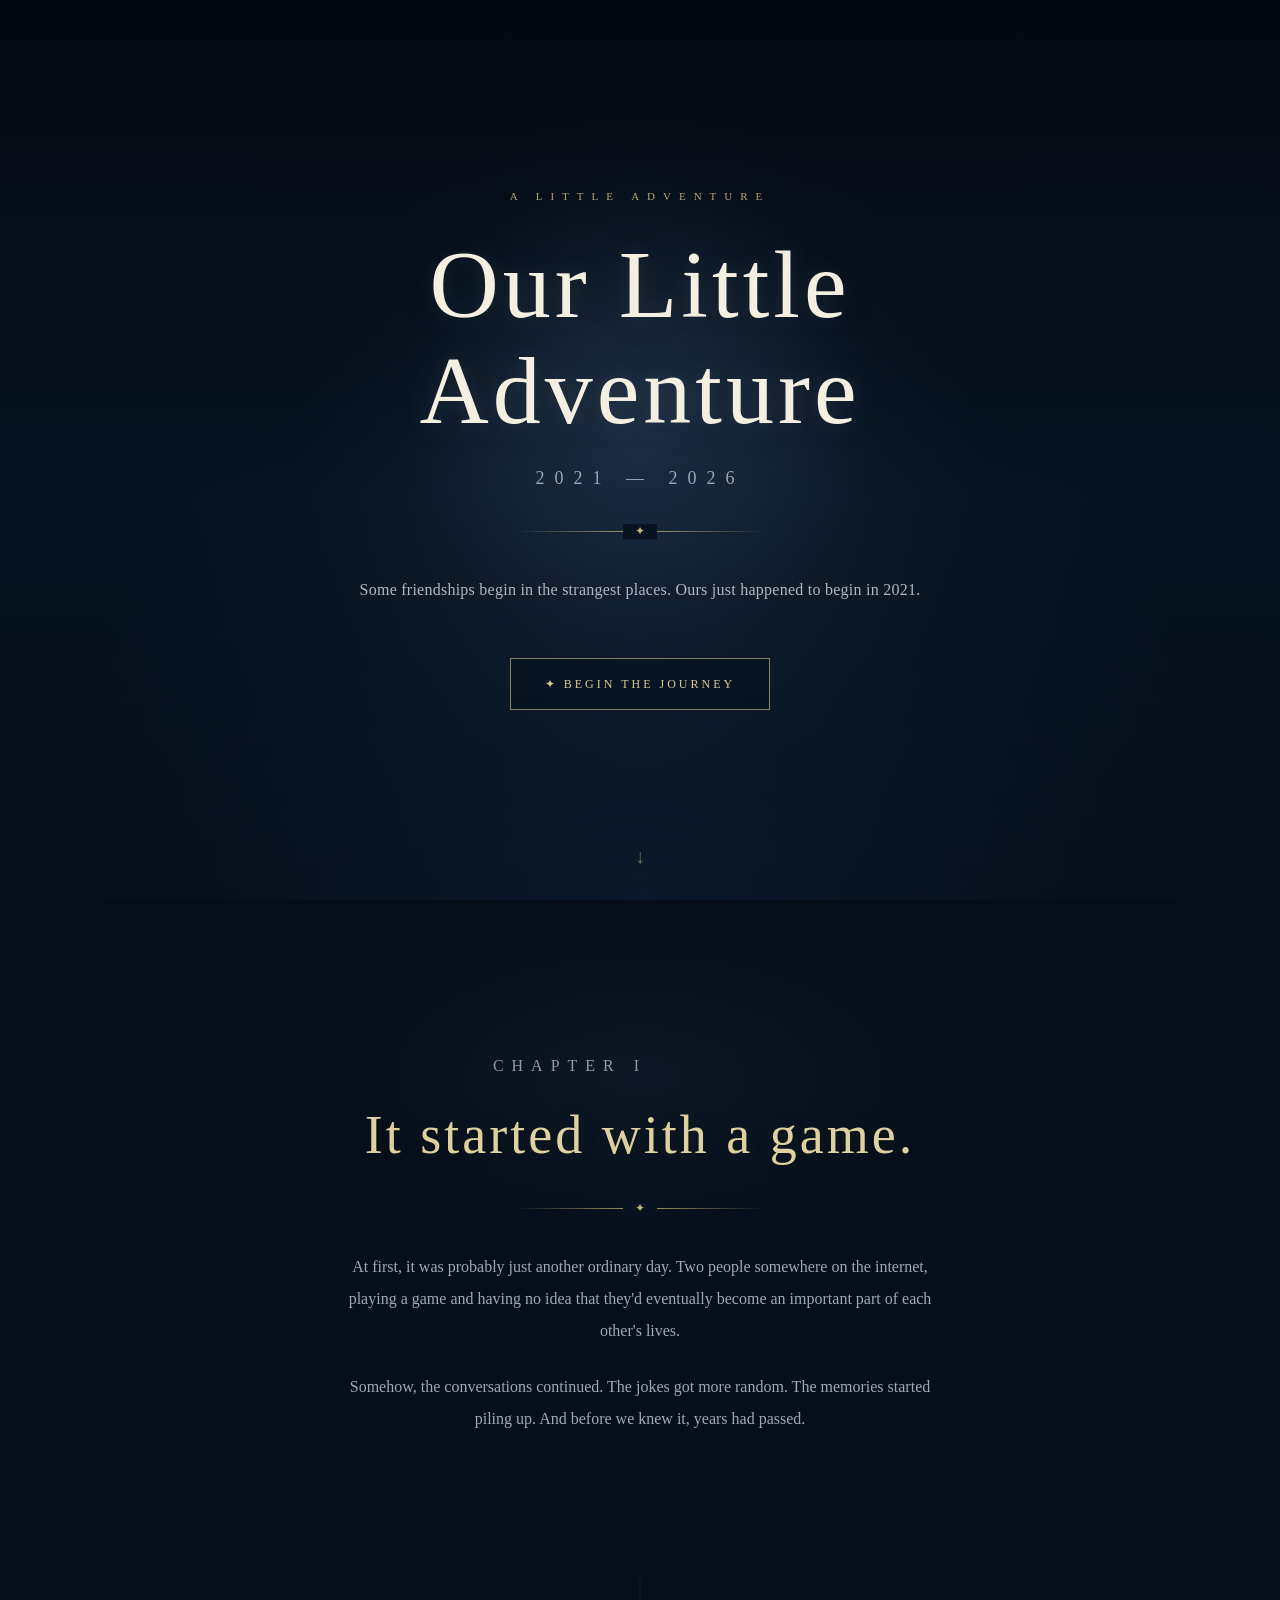
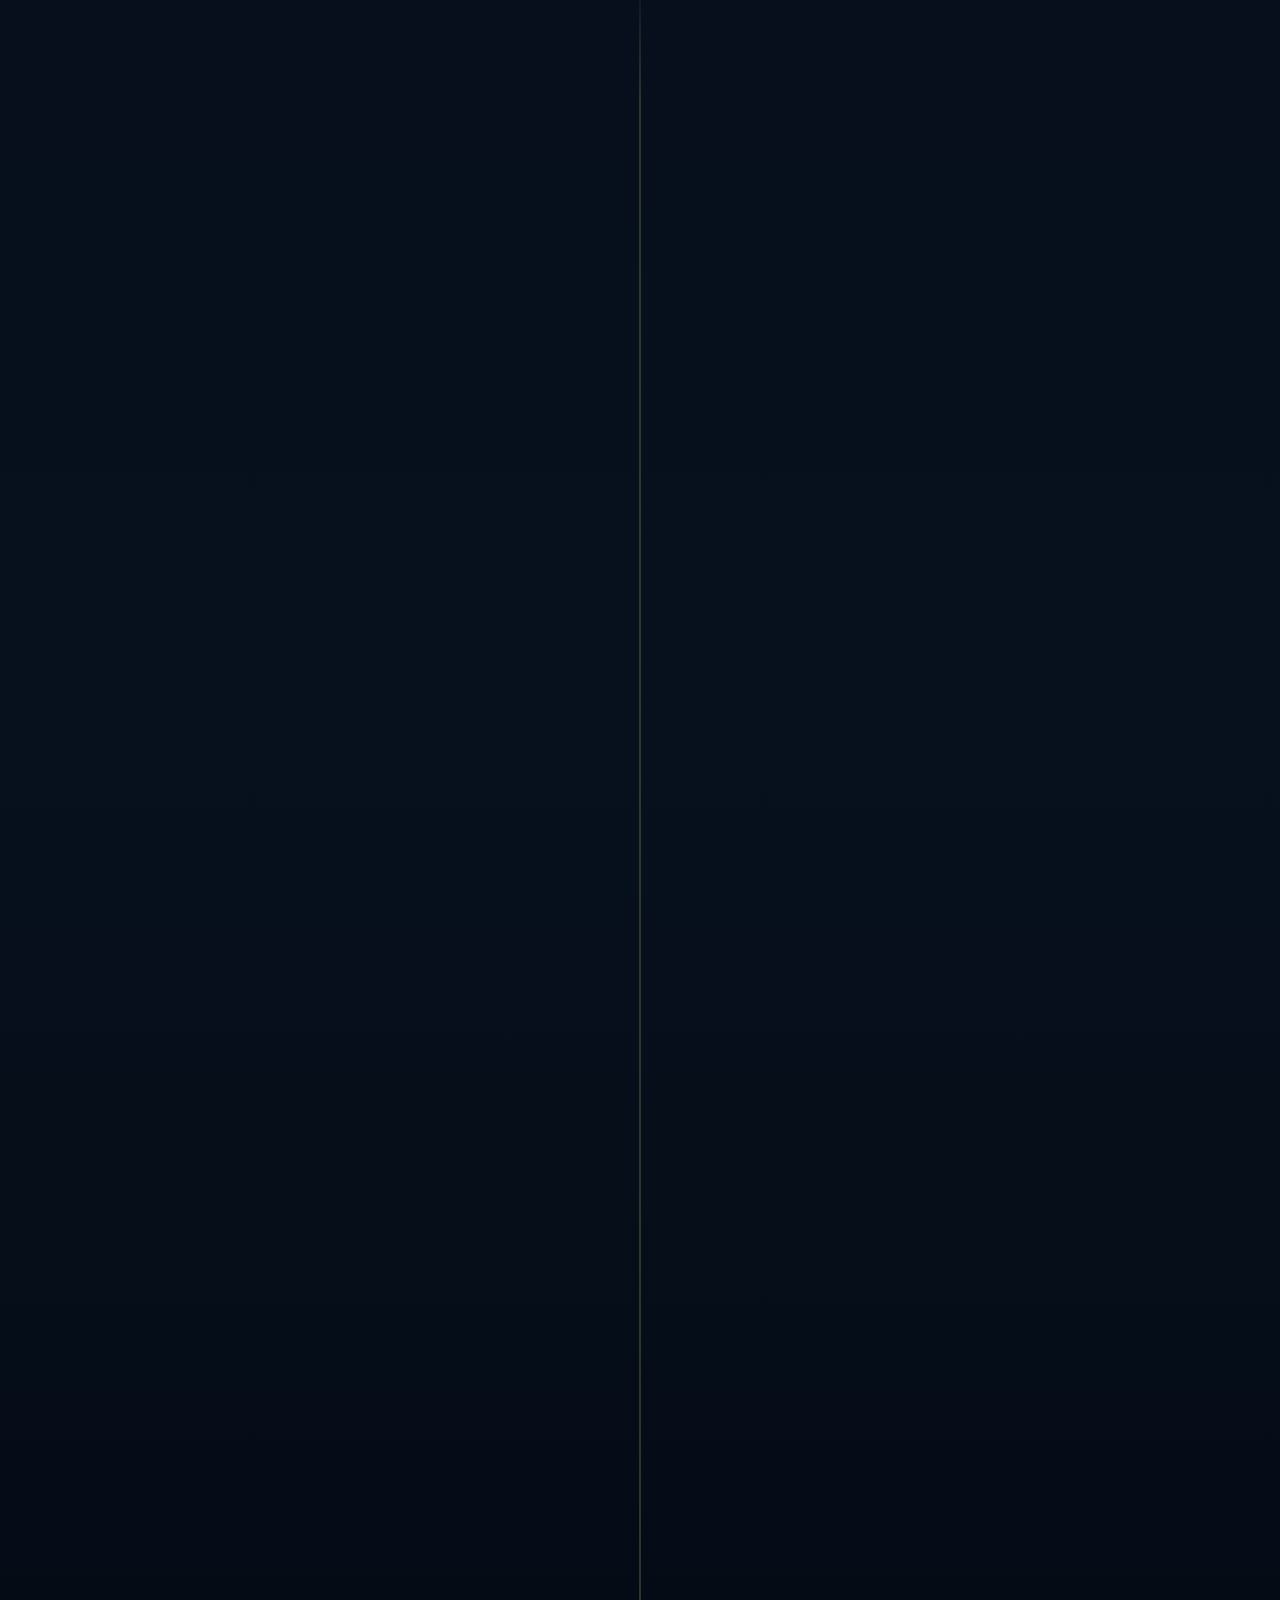
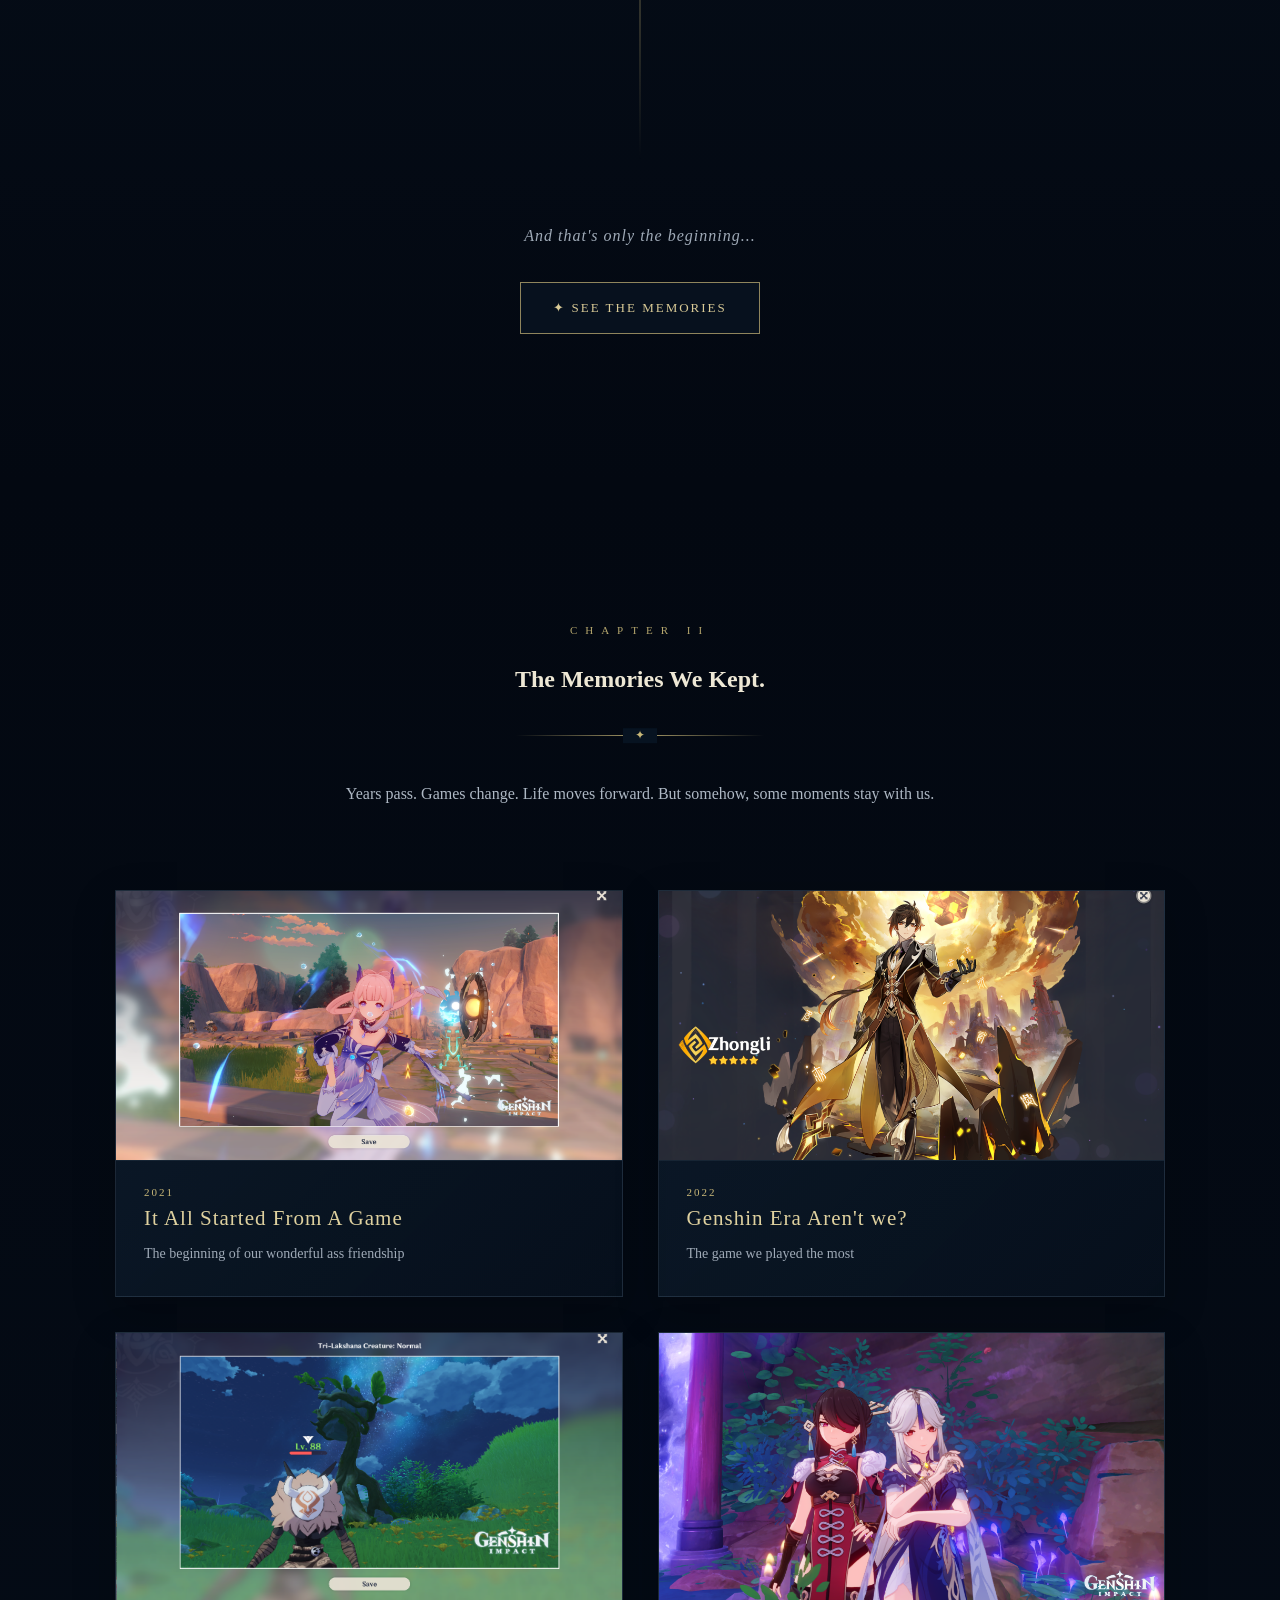
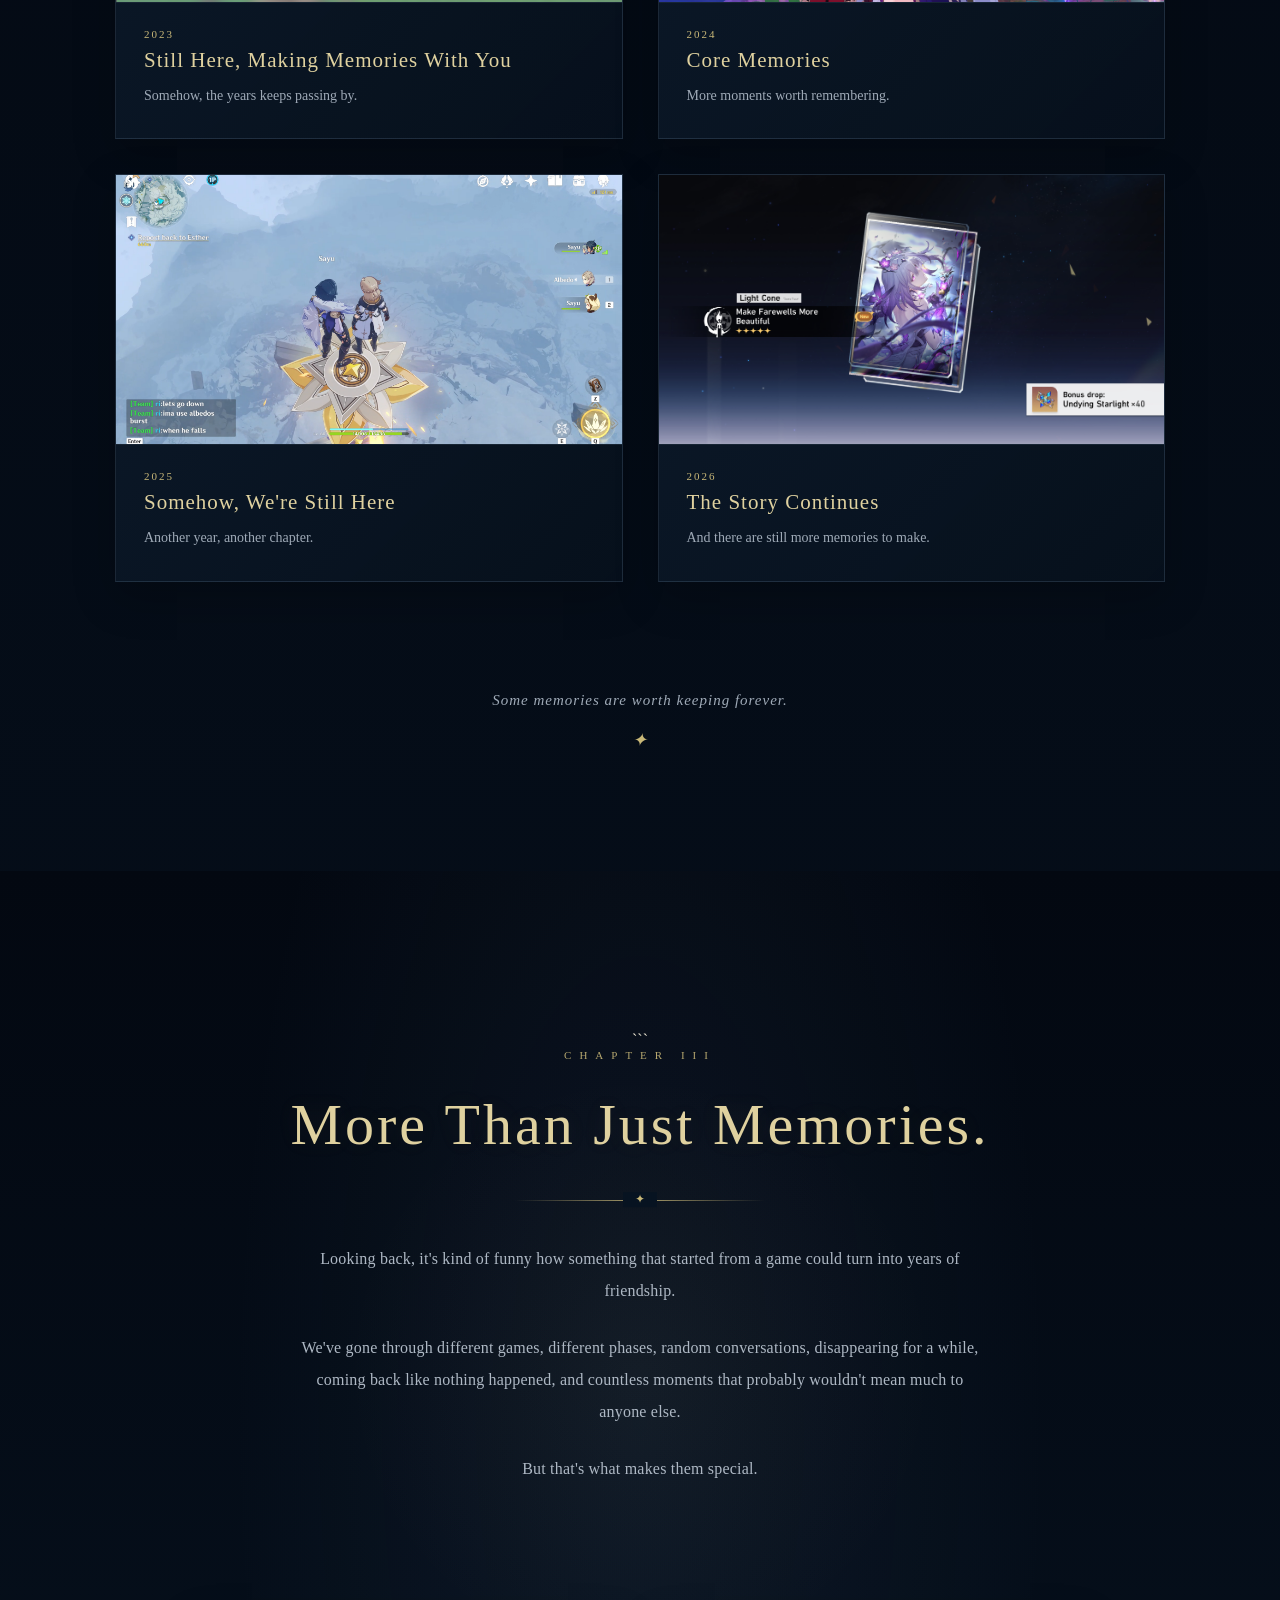
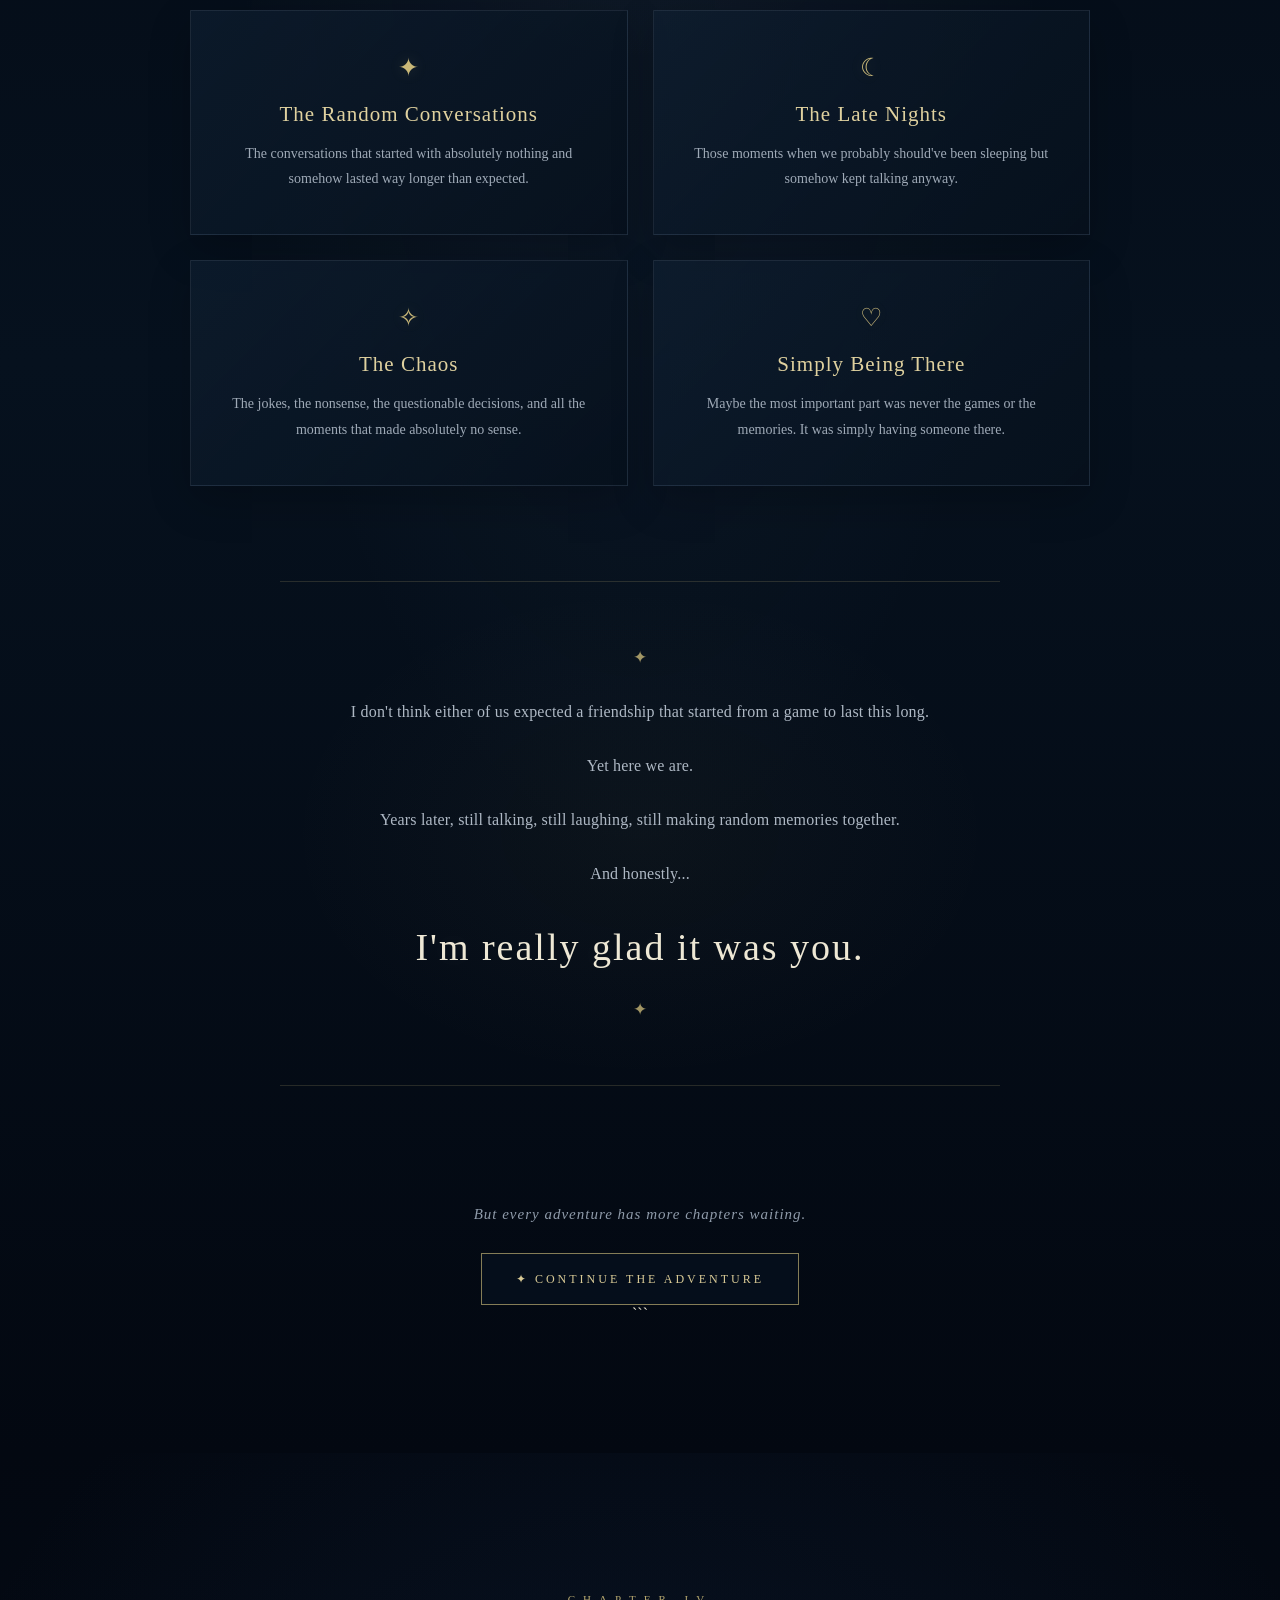
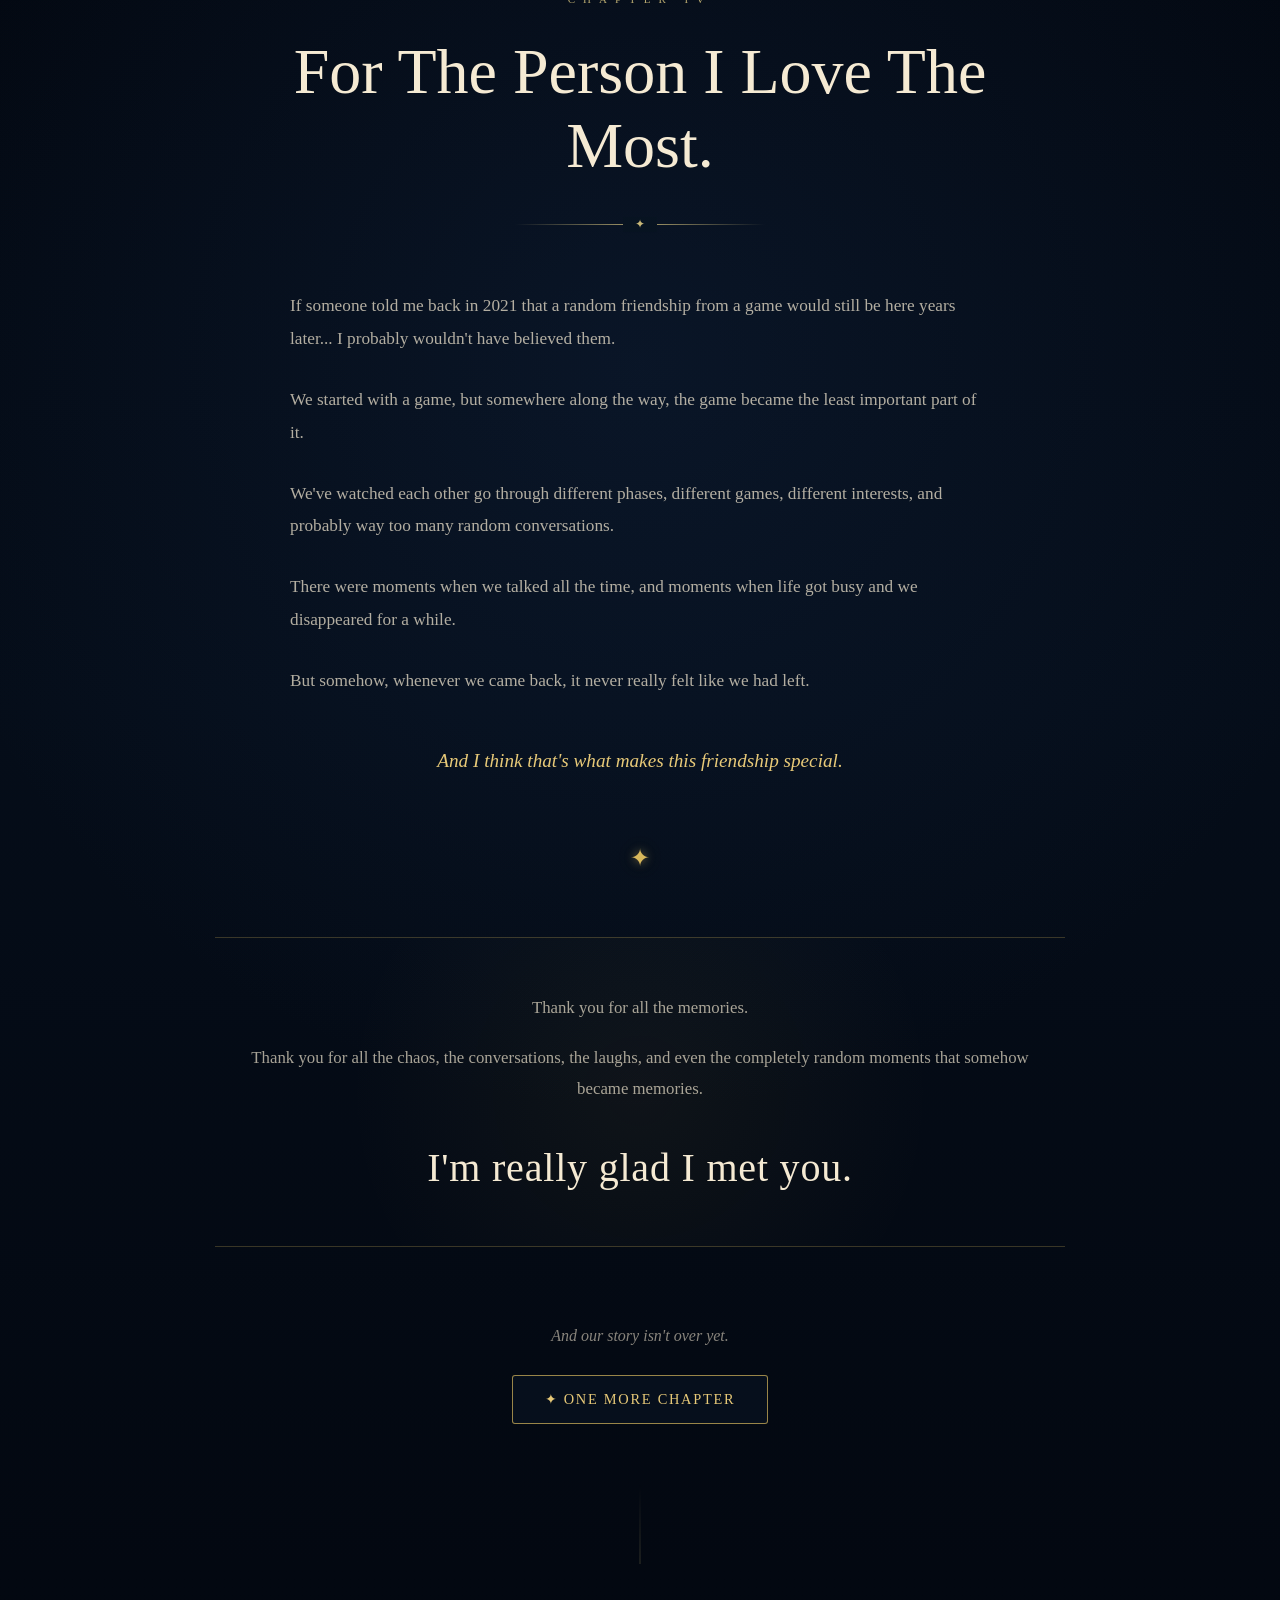
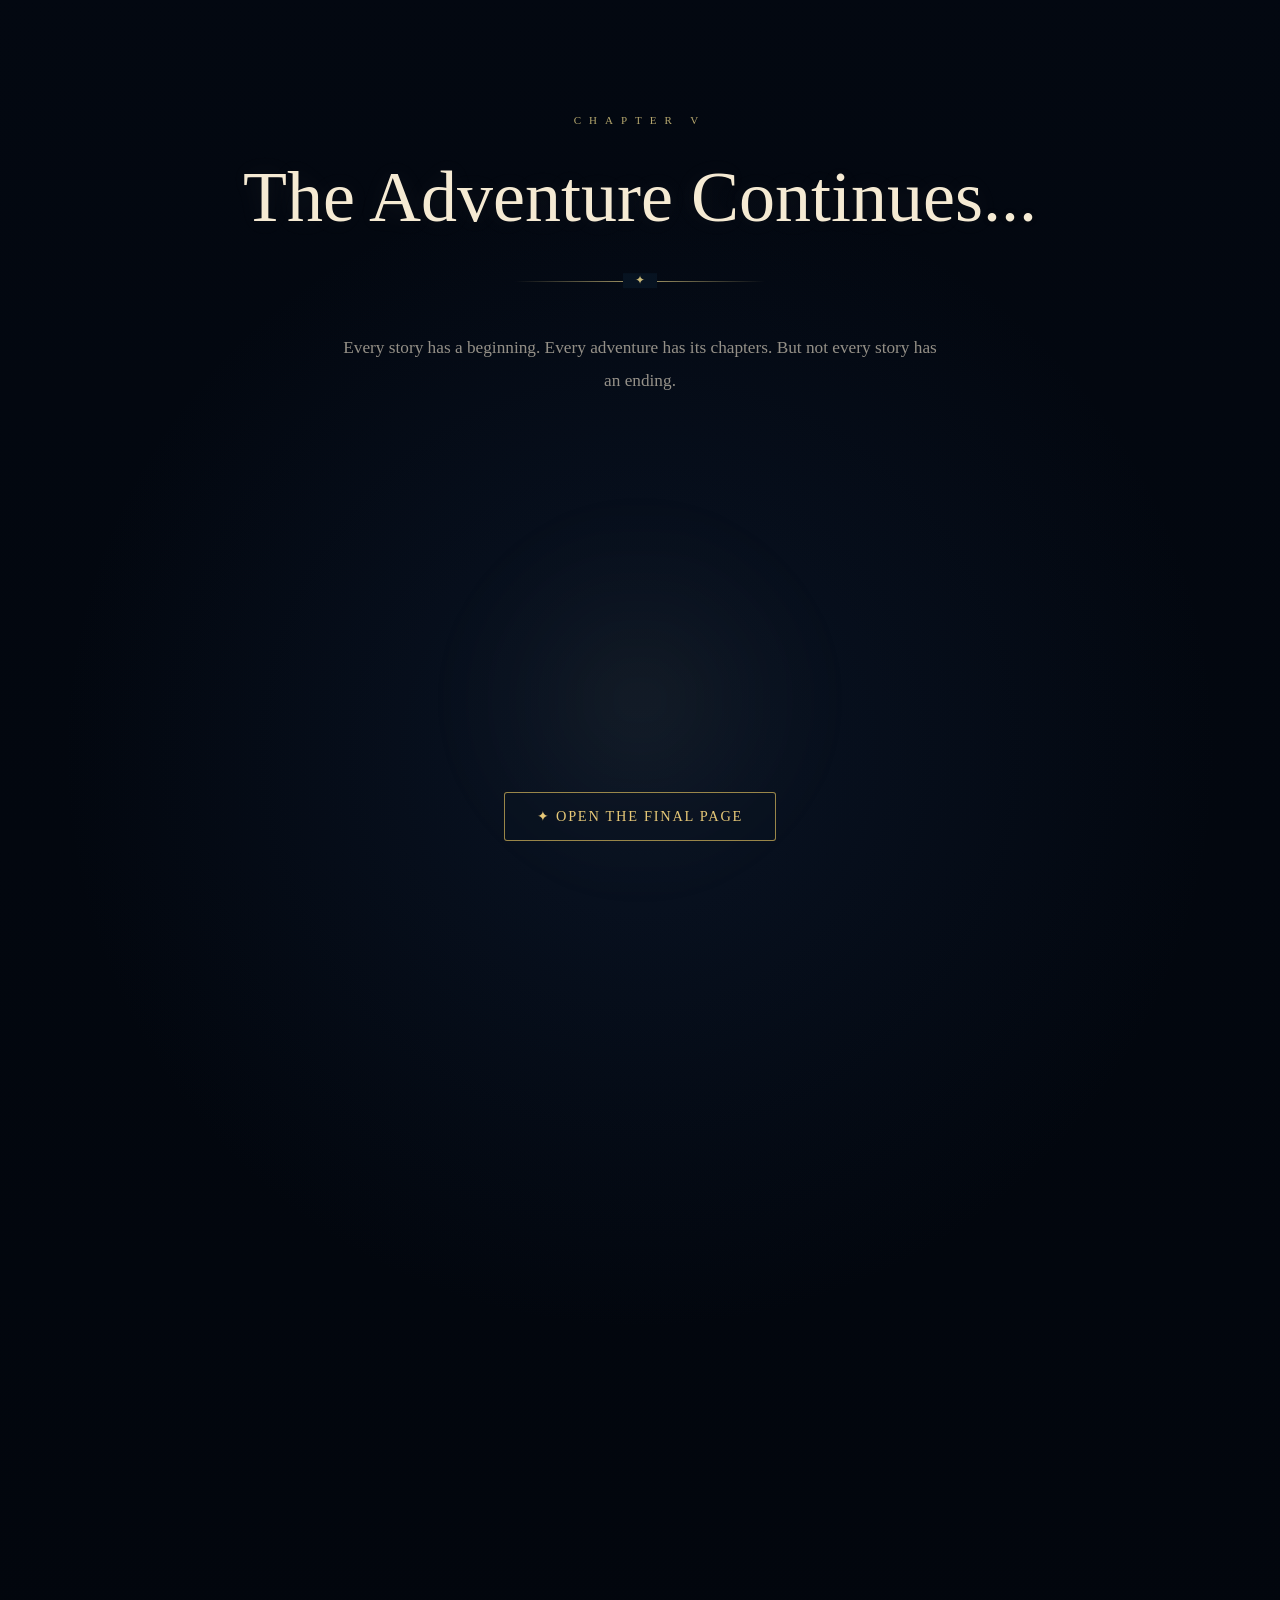
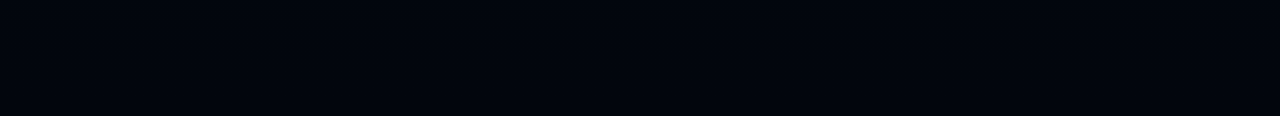
==== commit d4d9c59f: "index.html" ====
--- a/index.html
+++ b/index.html
@@ -6,7 +6,7 @@
 
     <title>Our Little Adventure</title>
 
-    <link rel="stylesheet" href="style.css">
+    <link rel="stylesheet" href="css/style.css">
 </head>
 
 <body>
@@ -747,7 +747,7 @@
 
 </section>
 
-    <script src="main.js"></script>
+    <script src="/jsmain.js"></script>
 
 </body>
 </html>
--- a/css/style.css
+++ b/css/style.css
@@ -0,0 +1,3246 @@
+/* =========================================
+   RESET
+========================================= */
+
+* {
+    margin: 0;
+    padding: 0;
+    box-sizing: border-box;
+}
+
+html {
+    scroll-behavior: smooth;
+}
+
+body {
+    background: #030811;
+    color: #eee8d5;
+    font-family: Georgia, "Times New Roman", serif;
+    overflow-x: hidden;
+}
+
+
+/* =========================================
+   STAR BACKGROUND
+========================================= */
+
+#stars {
+    position: fixed;
+    inset: 0;
+    pointer-events: none;
+    z-index: 0;
+    overflow: hidden;
+
+    background:
+        radial-gradient(
+            ellipse at 50% 100%,
+            rgba(48, 79, 117, 0.16),
+            transparent 55%
+        );
+}
+
+
+.star {
+    position: absolute;
+
+    width: 2px;
+    height: 2px;
+
+    background: #ffffff;
+
+    border-radius: 50%;
+
+    opacity: 0;
+
+    box-shadow:
+        0 0 5px rgba(255, 255, 255, 0.65);
+
+    animation:
+        twinkle 3s infinite ease-in-out;
+}
+
+
+@keyframes twinkle {
+
+    0% {
+        opacity: 0.08;
+        transform: scale(0.8);
+    }
+
+    50% {
+        opacity: 0.9;
+        transform: scale(1.5);
+    }
+
+    100% {
+        opacity: 0.08;
+        transform: scale(0.8);
+    }
+
+}
+
+
+/* =========================================
+   HOME
+========================================= */
+
+#home {
+    position: relative;
+
+    min-height: 100vh;
+
+    display: flex;
+    justify-content: center;
+    align-items: center;
+
+    text-align: center;
+
+    overflow: hidden;
+
+    padding: 80px 25px;
+
+    background:
+
+        radial-gradient(
+            circle at 50% 45%,
+            rgba(76, 108, 148, 0.20),
+            transparent 30%
+        ),
+
+        radial-gradient(
+            circle at 50% 100%,
+            rgba(38, 70, 108, 0.20),
+            transparent 55%
+        ),
+
+        linear-gradient(
+            180deg,
+            #030811 0%,
+            #071321 55%,
+            #050d18 100%
+        );
+}
+
+
+#home::before {
+
+    content: "";
+
+    position: absolute;
+
+    width: 750px;
+    height: 750px;
+
+    border-radius: 50%;
+
+    background:
+        radial-gradient(
+            circle,
+            rgba(150, 180, 210, 0.06),
+            transparent 65%
+        );
+
+    pointer-events: none;
+}
+
+
+/* =========================================
+   INTRO
+========================================= */
+
+.intro {
+
+    position: relative;
+
+    z-index: 2;
+
+    width: min(760px, 92%);
+
+    padding: 65px 30px;
+
+    animation:
+        introAppear 1.8s cubic-bezier(.22, 1, .36, 1) forwards;
+}
+
+
+@keyframes introAppear {
+
+    from {
+        opacity: 0;
+        transform: translateY(35px);
+        filter: blur(5px);
+    }
+
+    to {
+        opacity: 1;
+        transform: translateY(0);
+        filter: blur(0);
+    }
+
+}
+
+
+/* =========================================
+   SMALL TITLE
+========================================= */
+
+.eyebrow {
+
+    margin-bottom: 30px;
+
+    color: #c9b878;
+
+    font-size: 11px;
+
+    letter-spacing: 8px;
+
+    text-transform: uppercase;
+
+    opacity: 0.9;
+}
+
+
+/* =========================================
+   MAIN TITLE
+========================================= */
+
+h1 {
+
+    font-size: clamp(
+        52px,
+        9vw,
+        96px
+    );
+
+    font-weight: normal;
+
+    letter-spacing: 4px;
+
+    line-height: 1.1;
+
+    color: #f4efe1;
+
+    text-shadow:
+
+        0 0 20px rgba(255, 255, 255, 0.08),
+
+        0 0 60px rgba(112, 150, 190, 0.10);
+}
+
+
+/* =========================================
+   YEARS
+========================================= */
+
+.years {
+
+    margin-top: 25px;
+
+    color: #aebdce;
+
+    font-size: 18px;
+
+    letter-spacing: 10px;
+
+    opacity: 0.85;
+}
+
+
+/* =========================================
+   DIVIDER
+========================================= */
+
+.divider {
+
+    position: relative;
+
+    width: 250px;
+
+    height: 1px;
+
+    margin: 42px auto;
+
+    background:
+
+        linear-gradient(
+            to right,
+            transparent,
+            rgba(201, 184, 120, 0.85),
+            transparent
+        );
+}
+
+
+.divider::after {
+
+    content: "✦";
+
+    position: absolute;
+
+    left: 50%;
+    top: 50%;
+
+    transform:
+        translate(-50%, -52%);
+
+    padding: 0 12px;
+
+    color: #c9b878;
+
+    font-size: 12px;
+
+    background: #071321;
+}
+
+
+/* =========================================
+   DESCRIPTION
+========================================= */
+
+.intro-text {
+
+    max-width: 570px;
+
+    margin: auto;
+
+    color: #aeb8c4;
+
+    font-size: 16px;
+
+    line-height: 2;
+
+    letter-spacing: 0.25px;
+}
+
+
+/* =========================================
+   SEE MEMORIES BUTTON
+========================================= */
+
+#enterButton,
+#memoriesButton {
+
+    position: relative;
+
+    display: inline-flex;
+
+    align-items: center;
+
+    justify-content: center;
+
+    min-width: 190px;
+
+    height: 52px;
+
+    margin-top: 52px;
+
+    padding: 0 34px;
+
+    border: 1px solid
+        rgba(201, 184, 120, 0.65);
+
+    background:
+        rgba(7, 18, 31, 0.65);
+
+    color: #d9ca96;
+
+    font-family: inherit;
+
+    font-size: 12px;
+
+    letter-spacing: 3px;
+
+    text-transform: uppercase;
+
+    cursor: pointer;
+
+    overflow: hidden;
+
+    transition:
+        transform 0.35s ease,
+        color 0.35s ease,
+        box-shadow 0.35s ease,
+        border-color 0.35s ease,
+        background 0.35s ease;
+}
+
+
+/* Gold glow behind button */
+
+#enterButton::after,
+#memoriesButton::after {
+
+    content: "";
+
+    position: absolute;
+
+    inset: 0;
+
+    background:
+        radial-gradient(
+            circle at center,
+            rgba(201, 184, 120, 0.10),
+            transparent 65%
+        );
+
+    opacity: 0;
+
+    transition: opacity 0.35s ease;
+}
+
+
+/* Shimmer */
+
+#enterButton::before,
+#memoriesButton::before {
+
+    content: "";
+
+    position: absolute;
+
+    top: 0;
+    left: -120%;
+
+    width: 70%;
+    height: 100%;
+
+    background:
+        linear-gradient(
+            90deg,
+            transparent,
+            rgba(255,255,255,0.10),
+            transparent
+        );
+
+    transform: skewX(-20deg);
+
+    transition: left 0.7s ease;
+
+    z-index: 2;
+}
+
+
+#enterButton:hover,
+#memoriesButton:hover {
+
+    color: #f1e8c5;
+
+    border-color:
+        rgba(220, 204, 145, 0.95);
+
+    background:
+        rgba(18, 32, 49, 0.85);
+
+    box-shadow:
+
+        0 0 25px
+        rgba(201, 184, 120, 0.16),
+
+        inset 0 0 20px
+        rgba(201, 184, 120, 0.05);
+
+    transform: translateY(-4px);
+}
+
+
+#enterButton:hover::before {
+
+    left: 140%;
+}
+
+
+#enterButton:hover::after {
+
+    opacity: 1;
+}
+
+
+/* =========================================
+   JOURNEY SECTION
+========================================= */
+
+#journey {
+
+    position: relative;
+
+    z-index: 1;
+
+    min-height: 100vh;
+
+    padding: 150px 30px;
+
+    display: flex;
+
+    flex-direction: column;
+
+    justify-content: center;
+
+    align-items: center;
+
+    text-align: center;
+
+    background:
+
+        linear-gradient(
+            180deg,
+            #050d18 0%,
+            #07111e 50%,
+            #030811 100%
+        );
+}
+
+
+#journey::before {
+
+    content: "";
+
+    position: absolute;
+
+    top: 0;
+    left: 50%;
+
+    width: 700px;
+    height: 350px;
+
+    transform: translateX(-50%);
+
+    background:
+        radial-gradient(
+            ellipse,
+            rgba(80, 110, 145, 0.10),
+            transparent 70%
+        );
+
+    pointer-events: none;
+}
+
+
+#journey h2 {
+
+    position: relative;
+
+    font-size: clamp(
+        38px,
+        6vw,
+        54px
+    );
+
+    font-weight: normal;
+
+    color: #dfd19f;
+
+    margin-bottom: 28px;
+
+    letter-spacing: 3px;
+
+    text-shadow:
+        0 0 25px rgba(201, 184, 120, 0.08);
+}
+
+
+#journey p {
+
+    position: relative;
+
+    max-width: 620px;
+
+    color: #9faab7;
+
+    font-size: 16px;
+
+    line-height: 2;
+}
+
+
+/* =========================================
+   SCROLL INDICATOR
+========================================= */
+
+#home::after {
+
+    content: "↓";
+
+    position: absolute;
+
+    bottom: 32px;
+    left: 50%;
+
+    transform: translateX(-50%);
+
+    color: rgba(201, 184, 120, 0.55);
+
+    font-size: 20px;
+
+    animation:
+        floatDown 2s ease-in-out infinite;
+}
+
+
+@keyframes floatDown {
+
+    0%,
+    100% {
+        transform:
+            translate(-50%, 0);
+        opacity: 0.35;
+    }
+
+    50% {
+        transform:
+            translate(-50%, 7px);
+        opacity: 0.8;
+    }
+
+}
+
+
+/* =========================================
+   MOBILE
+========================================= */
+
+@media (max-width: 600px) {
+
+    #home {
+        padding: 50px 15px;
+    }
+
+
+    .intro {
+
+        width: 96%;
+
+        padding: 55px 12px;
+    }
+
+
+    .eyebrow {
+
+        margin-bottom: 23px;
+
+        font-size: 9px;
+
+        letter-spacing: 4px;
+    }
+
+
+    h1 {
+
+        font-size: clamp(
+            43px,
+            14vw,
+            68px
+        );
+
+        letter-spacing: 1px;
+    }
+
+
+    .years {
+
+        margin-top: 19px;
+
+        font-size: 13px;
+
+        letter-spacing: 5px;
+    }
+
+
+    .divider {
+
+        width: 170px;
+
+        margin: 35px auto;
+    }
+
+
+    .intro-text {
+
+        max-width: 350px;
+
+        font-size: 14px;
+
+        line-height: 1.9;
+    }
+
+
+    #enterButton {
+
+        min-width: 175px;
+
+        height: 49px;
+
+        margin-top: 42px;
+
+        padding: 0 25px;
+
+        font-size: 10px;
+
+        letter-spacing: 2px;
+    }
+
+
+    #journey {
+
+        padding: 110px 20px;
+    }
+
+
+    #journey h2 {
+
+        font-size: 35px;
+
+        margin-bottom: 22px;
+    }
+
+
+    #journey p {
+
+        font-size: 14px;
+
+        line-height: 1.9;
+    }
+
+}
+
+
+/* =========================================
+   REDUCED MOTION
+========================================= */
+
+@media (prefers-reduced-motion: reduce) {
+
+    html {
+        scroll-behavior: auto;
+    }
+
+    .star,
+    .intro,
+    #home::after {
+        animation: none;
+    }
+
+}
+
+/* Make See the Memories match Begin the Journey */
+#memoriesButton {
+    position: relative;
+
+    margin-top: 30px;
+
+    padding: 14px 32px;
+
+    border: 1px solid
+        rgba(201, 184, 120, 0.7);
+
+    background:
+        rgba(10, 22, 38, 0.65);
+
+    color: #d9ca96;
+
+    font-family: inherit;
+
+    font-size: 13px;
+
+    letter-spacing: 2px;
+
+    cursor: pointer;
+
+    transition: all 0.35s ease;
+}
+
+#memoriesButton:hover {
+    background:
+        rgba(201, 184, 120, 0.12);
+
+    box-shadow:
+        0 0 25px
+        rgba(201, 184, 120, 0.18);
+
+    transform: translateY(-3px);
+}
+
+
+/* =========================================
+   STORY CONTENT
+========================================= */
+
+.section-content {
+    width: min(760px, 92%);
+    margin: 0 auto 100px;
+    text-align: center;
+}
+
+.section-content .eyebrow {
+    margin-bottom: 22px;
+}
+
+.story-intro {
+    max-width: 650px;
+    margin: 0 auto 24px;
+
+    color: #aeb8c4;
+
+    font-size: 16px;
+    line-height: 2;
+}
+
+
+/* =========================================
+   TIMELINE
+========================================= */
+
+.timeline {
+    position: relative;
+
+    width: min(850px, 92%);
+
+    margin: 0 auto;
+
+    padding: 30px 0 40px;
+}
+
+
+/* Vertical timeline line */
+
+.timeline::before {
+    content: "";
+
+    position: absolute;
+
+    top: 0;
+    bottom: 0;
+
+    left: 50%;
+
+    width: 1px;
+
+    transform: translateX(-50%);
+
+    background:
+        linear-gradient(
+            to bottom,
+            transparent,
+            rgba(201, 184, 120, 0.45) 8%,
+            rgba(201, 184, 120, 0.45) 92%,
+            transparent
+        );
+}
+
+
+/* =========================================
+   TIMELINE ITEM
+========================================= */
+
+.timeline-item {
+    position: relative;
+
+    display: flex;
+
+    align-items: center;
+
+    width: 100%;
+
+    min-height: 150px;
+
+    margin-bottom: 55px;
+}
+
+
+.timeline-item:last-child {
+    margin-bottom: 0;
+}
+
+
+/* =========================================
+   YEAR
+========================================= */
+
+.timeline-year {
+    position: absolute;
+
+    left: 50%;
+
+    transform: translateX(-50%);
+
+    z-index: 3;
+
+    display: flex;
+
+    align-items: center;
+
+    justify-content: center;
+
+    width: 62px;
+    height: 62px;
+
+    border: 1px solid
+        rgba(201, 184, 120, 0.65);
+
+    border-radius: 50%;
+
+    background:
+        radial-gradient(
+            circle,
+            #0c1b2c 35%,
+            #071321 100%
+        );
+
+    color: #d9ca96;
+
+    font-size: 13px;
+
+    letter-spacing: 1px;
+
+    box-shadow:
+        0 0 20px
+        rgba(201, 184, 120, 0.07);
+
+    transition:
+        transform 0.35s ease,
+        border-color 0.35s ease,
+        box-shadow 0.35s ease;
+}
+
+
+/* =========================================
+   TIMELINE CARD
+========================================= */
+
+.timeline-card {
+
+    position: relative;
+
+    width: calc(50% - 65px);
+
+    padding: 28px 32px;
+
+    border: 1px solid
+        rgba(140, 163, 188, 0.16);
+
+    background:
+        linear-gradient(
+            135deg,
+            rgba(14, 30, 48, 0.78),
+            rgba(6, 16, 28, 0.82)
+        );
+
+    box-shadow:
+        0 12px 35px
+        rgba(0, 0, 0, 0.20);
+
+    text-align: left;
+
+    transition:
+        transform 0.4s ease,
+        border-color 0.4s ease,
+        box-shadow 0.4s ease,
+        background 0.4s ease;
+}
+
+
+/* Alternating sides */
+
+.timeline-item:nth-child(odd) {
+    justify-content: flex-start;
+}
+
+.timeline-item:nth-child(even) {
+    justify-content: flex-end;
+}
+
+
+/* Small connector from card to year */
+
+.timeline-item:nth-child(odd) .timeline-card::after {
+    content: "";
+
+    position: absolute;
+
+    right: -65px;
+    top: 50%;
+
+    width: 65px;
+    height: 1px;
+
+    background:
+        rgba(201, 184, 120, 0.35);
+}
+
+
+.timeline-item:nth-child(even) .timeline-card::after {
+    content: "";
+
+    position: absolute;
+
+    left: -65px;
+    top: 50%;
+
+    width: 65px;
+    height: 1px;
+
+    background:
+        rgba(201, 184, 120, 0.35);
+}
+
+
+/* =========================================
+   CARD CONTENT
+========================================= */
+
+.timeline-card h3 {
+
+    margin-bottom: 12px;
+
+    color: #dfd19f;
+
+    font-size: 21px;
+
+    font-weight: normal;
+
+    letter-spacing: 1px;
+}
+
+
+.timeline-card p {
+
+    color: #9faab7;
+
+    font-size: 14px;
+
+    line-height: 1.8;
+}
+
+
+/* =========================================
+   HOVER EFFECT
+========================================= */
+
+.timeline-item:hover .timeline-card {
+
+    transform: translateY(-5px);
+
+    border-color:
+        rgba(201, 184, 120, 0.35);
+
+    background:
+        linear-gradient(
+            135deg,
+            rgba(18, 37, 58, 0.88),
+            rgba(7, 18, 31, 0.90)
+        );
+
+    box-shadow:
+        0 15px 40px
+        rgba(0, 0, 0, 0.30),
+
+        0 0 25px
+        rgba(201, 184, 120, 0.05);
+}
+
+
+.timeline-item:hover .timeline-year {
+
+    transform:
+        translateX(-50%)
+        scale(1.08);
+
+    border-color:
+        rgba(220, 204, 145, 0.95);
+
+    box-shadow:
+        0 0 25px
+        rgba(201, 184, 120, 0.15);
+}
+
+
+/* =========================================
+   CONTINUE SECTION
+========================================= */
+
+.continue-section {
+
+    margin-top: 120px;
+
+    text-align: center;
+}
+
+
+.continue-section p {
+
+    margin-bottom: 0;
+
+    color: #9faab7;
+
+    font-size: 15px;
+
+    font-style: italic;
+
+    letter-spacing: 1px;
+}
+
+
+/* =========================================
+   MEMORIES BUTTON
+========================================= */
+
+#memoriesButton {
+
+    margin-top: 30px;
+}
+
+
+/* =========================================
+   MOBILE TIMELINE
+========================================= */
+
+@media (max-width: 700px) {
+
+    .memory-image {
+    height: 230px;
+}
+
+    .section-content {
+        margin-bottom: 70px;
+    }
+
+
+    .story-intro {
+        font-size: 14px;
+
+        line-height: 1.9;
+    }
+
+
+    .timeline {
+
+        width: 94%;
+
+        padding-left: 45px;
+    }
+
+
+    /* Move timeline line to left */
+
+    .timeline::before {
+
+        left: 18px;
+
+        transform: none;
+    }
+
+
+    .timeline-item {
+
+        min-height: auto;
+
+        margin-bottom: 38px;
+
+        display: block;
+    }
+
+
+    /* Put year on the timeline */
+
+    .timeline-year {
+
+        left: 18px;
+
+        width: 38px;
+        height: 38px;
+
+        transform: translateX(-50%);
+
+        font-size: 9px;
+    }
+
+
+    .timeline-card {
+
+        width: 100%;
+
+        padding: 22px 23px;
+
+        margin-left: 25px;
+
+        text-align: left;
+    }
+
+
+    .timeline-item:nth-child(odd),
+    .timeline-item:nth-child(even) {
+
+        justify-content: initial;
+    }
+
+
+    /* Disable horizontal connectors on mobile */
+
+    .timeline-item:nth-child(odd) .timeline-card::after,
+    .timeline-item:nth-child(even) .timeline-card::after {
+
+        display: none;
+    }
+
+
+    .timeline-card h3 {
+
+        font-size: 18px;
+
+        margin-bottom: 9px;
+    }
+
+
+    .timeline-card p {
+
+        font-size: 13px;
+
+        line-height: 1.75;
+    }
+
+
+    .timeline-item:hover .timeline-year {
+
+        transform:
+            translateX(-50%)
+            scale(1.05);
+    }
+
+
+    .continue-section {
+
+        margin-top: 90px;
+    }
+
+}
+
+/* =========================================
+   TIMELINE SCROLL ANIMATIONS
+========================================= */
+
+/* Starting state */
+
+.timeline-item {
+    opacity: 0;
+    transform: translateY(35px);
+
+    transition:
+        opacity 0.8s ease,
+        transform 0.8s cubic-bezier(.22, 1, .36, 1);
+}
+
+
+/* When JavaScript adds .visible */
+
+.timeline-item.visible {
+    opacity: 1;
+    transform: translateY(0);
+}
+
+
+/* Cards come in slightly from their side */
+
+.timeline-item:nth-child(odd) .timeline-card {
+    transform: translateX(-35px);
+    opacity: 0;
+
+    transition:
+        opacity 0.8s ease 0.15s,
+        transform 0.8s cubic-bezier(.22, 1, .36, 1) 0.15s;
+}
+
+
+.timeline-item:nth-child(even) .timeline-card {
+    transform: translateX(35px);
+    opacity: 0;
+
+    transition:
+        opacity 0.8s ease 0.15s,
+        transform 0.8s cubic-bezier(.22, 1, .36, 1) 0.15s;
+}
+
+
+.timeline-item.visible:nth-child(odd) .timeline-card,
+.timeline-item.visible:nth-child(even) .timeline-card {
+    transform: translateX(0);
+    opacity: 1;
+}
+
+
+/* Year circle appears after the card */
+
+.timeline-year {
+    opacity: 0;
+    transform:
+        translateX(-50%)
+        scale(0.7);
+
+    transition:
+        opacity 0.5s ease 0.3s,
+        transform 0.6s cubic-bezier(.22, 1, .36, 1) 0.3s;
+}
+
+
+.timeline-item.visible .timeline-year {
+    opacity: 1;
+
+    transform:
+        translateX(-50%)
+        scale(1);
+}
+
+
+/* =========================================
+   STAGGER EACH YEAR
+========================================= */
+
+.timeline-item:nth-child(1) {
+    transition-delay: 0.05s;
+}
+
+.timeline-item:nth-child(2) {
+    transition-delay: 0.15s;
+}
+
+.timeline-item:nth-child(3) {
+    transition-delay: 0.25s;
+}
+
+.timeline-item:nth-child(4) {
+    transition-delay: 0.35s;
+}
+
+.timeline-item:nth-child(5) {
+    transition-delay: 0.45s;
+}
+
+.timeline-item:nth-child(6) {
+    transition-delay: 0.55s;
+}
+
+.timeline-item:nth-child(7) {
+    transition-delay: 0.65s;
+}
+
+
+/* =========================================
+   MOBILE
+========================================= */
+
+@media (max-width: 700px) {
+
+    .timeline-item:nth-child(odd) .timeline-card,
+    .timeline-item:nth-child(even) .timeline-card {
+
+        transform: translateY(25px);
+    }
+
+
+    .timeline-item.visible:nth-child(odd) .timeline-card,
+    .timeline-item.visible:nth-child(even) .timeline-card {
+
+        transform: translateY(0);
+    }
+
+}
+
+/* =========================================
+   CHAPTER II — MEMORIES
+========================================= */
+
+#memories {
+    min-height: 100vh;
+    padding: 140px 20px 120px;
+
+    background:
+        linear-gradient(
+            to bottom,
+            rgba(3, 8, 17, 0),
+            rgba(7, 19, 33, 0.45)
+        );
+
+    scroll-margin-top: 40px;
+}
+
+
+/* HEADER */
+
+.memories-header {
+    width: min(760px, 92%);
+    margin: 0 auto 80px;
+    text-align: center;
+}
+
+.memory-intro {
+    max-width: 620px;
+    margin: 0 auto;
+
+    color: #aeb8c4;
+
+    font-size: 16px;
+    line-height: 2;
+}
+
+
+/* GALLERY */
+
+.memories-grid {
+    width: min(1050px, 92%);
+    margin: 0 auto;
+
+    display: grid;
+    grid-template-columns: repeat(2, 1fr);
+
+    gap: 35px;
+}
+
+
+/* MEMORY CARD */
+
+.memory-card {
+    overflow: hidden;
+
+    border: 1px solid
+        rgba(140, 163, 188, 0.16);
+
+    background:
+        linear-gradient(
+            135deg,
+            rgba(14, 30, 48, 0.78),
+            rgba(6, 16, 28, 0.88)
+        );
+
+    box-shadow:
+        0 15px 40px
+        rgba(0, 0, 0, 0.22);
+
+    transition:
+        transform 0.4s ease,
+        border-color 0.4s ease,
+        box-shadow 0.4s ease;
+}
+
+.memory-card:hover {
+    transform: translateY(-7px);
+
+    border-color:
+        rgba(201, 184, 120, 0.38);
+
+    box-shadow:
+        0 20px 50px
+        rgba(0, 0, 0, 0.35),
+        0 0 25px
+        rgba(201, 184, 120, 0.06);
+}
+
+
+/* PLACEHOLDER IMAGE */
+
+.memory-placeholder {
+    height: 270px;
+
+    display: flex;
+    flex-direction: column;
+
+    align-items: center;
+    justify-content: center;
+
+    gap: 12px;
+
+    background:
+        radial-gradient(
+            circle at center,
+            rgba(201, 184, 120, 0.08),
+            transparent 55%
+        );
+
+    border-bottom: 1px solid
+        rgba(140, 163, 188, 0.12);
+}
+
+.memory-placeholder span {
+    color: #d9ca96;
+
+    font-size: 30px;
+
+    animation:
+        memoryGlow 3s ease-in-out infinite;
+}
+
+.memory-placeholder p {
+    margin: 0;
+
+    color: #687789;
+
+    font-size: 10px;
+
+    letter-spacing: 3px;
+}
+
+
+/* MEMORY INFORMATION */
+
+.memory-info {
+    padding: 25px 28px 30px;
+}
+
+.memory-date {
+    display: block;
+
+    margin-bottom: 8px;
+
+    color: #c9b878;
+
+    font-size: 11px;
+
+    letter-spacing: 2px;
+}
+
+.memory-info h3 {
+    margin-bottom: 10px;
+
+    color: #dfd19f;
+
+    font-size: 21px;
+
+    font-weight: normal;
+
+    letter-spacing: 1px;
+}
+
+.memory-info p {
+    margin: 0;
+
+    color: #9faab7;
+
+    font-size: 14px;
+
+    line-height: 1.8;
+}
+
+
+/* ENDING */
+
+.memories-ending {
+    margin-top: 110px;
+
+    text-align: center;
+
+    color: #9faab7;
+
+    font-size: 15px;
+
+    font-style: italic;
+
+    letter-spacing: 1px;
+}
+
+.memories-ending span {
+    display: block;
+
+    margin-top: 20px;
+
+    color: #c9b878;
+
+    font-size: 18px;
+}
+
+
+/* GLOW */
+
+@keyframes memoryGlow {
+
+    0%, 100% {
+        opacity: 0.55;
+        transform: scale(1);
+    }
+
+    50% {
+        opacity: 1;
+        transform: scale(1.12);
+    }
+
+}
+
+
+/* MOBILE */
+
+@media (max-width: 700px) {
+
+    #memories {
+        padding-top: 100px;
+    }
+
+    .memories-grid {
+        grid-template-columns: 1fr;
+
+        width: min(500px, 92%);
+    }
+
+    .memory-placeholder {
+        height: 230px;
+    }
+
+    .memory-info {
+        padding: 22px;
+    }
+
+}
+
+.continue-section {
+    margin-top: 60px;
+}
+
+/* =========================================
+   MEMORY IMAGES
+========================================= */
+
+.memory-image {
+    width: 100%;
+    height: 270px;
+    overflow: hidden;
+
+    background: #071321;
+
+    border-bottom: 1px solid
+        rgba(140, 163, 188, 0.12);
+}
+
+.memory-image img {
+    width: 100%;
+    height: 100%;
+
+    display: block;
+
+    object-fit: cover;
+
+    transition:
+        transform 0.6s ease,
+        filter 0.6s ease;
+}
+
+.memory-card:hover .memory-image img {
+    transform: scale(1.05);
+
+    filter: brightness(1.08);
+}
+
+/* =========================================
+CHAPTER III — MORE THAN MEMORIES
+========================================= */
+
+#chapter-three {
+position: relative;
+z-index: 1;
+min-height: 100vh;
+padding: 160px 25px 130px;
+text-align: center;
+overflow: hidden;
+
+background:
+    radial-gradient(
+        ellipse at 50% 25%,
+        rgba(76, 108, 148, 0.10),
+        transparent 45%
+    ),
+    linear-gradient(
+        180deg,
+        #030811 0%,
+        #06111e 50%,
+        #030811 100%
+    );
+
+}
+
+/* Subtle glow */
+
+#chapter-three::before {
+content: "";
+position: absolute;
+top: 8%;
+left: 50%;
+
+width: 650px;
+height: 650px;
+
+transform: translateX(-50%);
+
+border-radius: 50%;
+
+background:
+    radial-gradient(
+        circle,
+        rgba(201, 184, 120, 0.045),
+        transparent 65%
+    );
+
+pointer-events: none;
+
+}
+
+/* =========================================
+MAIN CONTENT
+========================================= */
+
+.chapter-three-content {
+position: relative;
+z-index: 2;
+
+width: min(900px, 94%);
+margin: 0 auto;
+
+}
+
+/* =========================================
+TITLE
+========================================= */
+
+#chapter-three h2 {
+margin-bottom: 28px;
+
+color: #dfd19f;
+
+font-size: clamp(
+    38px,
+    6vw,
+    58px
+);
+
+font-weight: normal;
+letter-spacing: 3px;
+
+text-shadow:
+    0 0 25px rgba(201, 184, 120, 0.08);
+
+}
+
+/* =========================================
+INTRO
+========================================= */
+
+.chapter-three-intro {
+max-width: 680px;
+
+margin: 0 auto 25px;
+
+color: #aeb8c4;
+
+font-size: 16px;
+line-height: 2;
+
+letter-spacing: 0.2px;
+
+}
+
+/* =========================================
+LITTLE THINGS
+========================================= */
+
+.little-things {
+width: min(900px, 100%);
+
+margin: 90px auto 0;
+
+display: grid;
+
+grid-template-columns:
+    repeat(2, 1fr);
+
+gap: 25px;
+
+}
+
+/* =========================================
+LITTLE CARD
+========================================= */
+
+.little-card {
+position: relative;
+
+padding: 42px 35px;
+
+border: 1px solid
+    rgba(140, 163, 188, 0.15);
+
+background:
+    linear-gradient(
+        135deg,
+        rgba(14, 30, 48, 0.70),
+        rgba(6, 16, 28, 0.85)
+    );
+
+box-shadow:
+    0 15px 40px
+    rgba(0, 0, 0, 0.20);
+
+text-align: center;
+
+transition:
+    transform 0.45s ease,
+    border-color 0.45s ease,
+    box-shadow 0.45s ease,
+    background 0.45s ease;
+
+}
+
+/* Small gold line */
+
+.little-card::before {
+content: "";
+
+position: absolute;
+
+top: 0;
+left: 50%;
+
+width: 0;
+height: 1px;
+
+transform: translateX(-50%);
+
+background:
+    rgba(201, 184, 120, 0.8);
+
+transition:
+    width 0.45s ease;
+
+}
+
+/* Hover */
+
+.little-card:hover {
+transform: translateY(-8px);
+
+border-color:
+    rgba(201, 184, 120, 0.32);
+
+background:
+    linear-gradient(
+        135deg,
+        rgba(18, 37, 58, 0.82),
+        rgba(7, 18, 31, 0.92)
+    );
+
+box-shadow:
+    0 20px 50px
+    rgba(0, 0, 0, 0.32),
+
+    0 0 30px
+    rgba(201, 184, 120, 0.05);
+
+}
+
+.little-card:hover::before {
+width: 70px;
+}
+
+/* =========================================
+LITTLE CARD ICON
+========================================= */
+
+.little-icon {
+display: block;
+
+margin-bottom: 20px;
+
+color: #c9b878;
+
+font-size: 25px;
+
+text-shadow:
+    0 0 15px
+    rgba(201, 184, 120, 0.20);
+
+transition:
+    transform 0.4s ease,
+    text-shadow 0.4s ease;
+
+}
+
+.little-card:hover .little-icon {
+transform:
+translateY(-3px)
+scale(1.1);
+
+text-shadow:
+    0 0 25px
+    rgba(201, 184, 120, 0.35);
+
+}
+
+/* =========================================
+LITTLE CARD TEXT
+========================================= */
+
+.little-card h3 {
+margin-bottom: 14px;
+
+color: #dfd19f;
+
+font-size: 21px;
+
+font-weight: normal;
+
+letter-spacing: 1px;
+
+}
+
+.little-card p {
+margin: 0;
+
+color: #9faab7;
+
+font-size: 14px;
+
+line-height: 1.85;
+
+}
+
+/* =========================================
+PERSONAL MESSAGE
+========================================= */
+
+.chapter-three-message {
+width: min(720px, 94%);
+
+margin: 130px auto 0;
+
+padding: 65px 35px;
+
+position: relative;
+
+border-top: 1px solid
+    rgba(201, 184, 120, 0.18);
+
+border-bottom: 1px solid
+    rgba(201, 184, 120, 0.18);
+
+background:
+    radial-gradient(
+        ellipse at center,
+        rgba(201, 184, 120, 0.035),
+        transparent 70%
+    );
+
+}
+
+/* Message paragraphs */
+
+.chapter-three-message p {
+max-width: 600px;
+
+margin: 0 auto 22px;
+
+color: #aeb8c4;
+
+font-size: 16px;
+
+line-height: 2;
+
+letter-spacing: 0.2px;
+
+}
+
+/* =========================================
+MESSAGE SYMBOL
+========================================= */
+
+.message-symbol {
+display: block;
+
+margin: 0 auto 28px;
+
+color: #c9b878;
+
+font-size: 17px;
+
+opacity: 0.8;
+
+}
+
+.chapter-three-message .message-symbol:last-child {
+margin:
+30px auto 0;
+}
+
+/* =========================================
+FINAL MESSAGE
+========================================= */
+
+.chapter-three-message h3 {
+margin-top: 35px;
+
+color: #eee8d5;
+
+font-size: clamp(
+    27px,
+    5vw,
+    38px
+);
+
+font-weight: normal;
+
+letter-spacing: 2px;
+
+text-shadow:
+    0 0 25px
+    rgba(255, 255, 255, 0.08);
+
+}
+
+/* =========================================
+CHAPTER THREE ENDING
+========================================= */
+
+.chapter-three-ending {
+margin-top: 120px;
+
+text-align: center;
+
+}
+
+.chapter-three-ending p {
+margin-bottom: 0;
+
+color: #8f9baa;
+
+font-size: 15px;
+
+font-style: italic;
+
+letter-spacing: 1px;
+
+}
+
+/* =========================================
+NEXT CHAPTER BUTTON
+========================================= */
+
+#nextChapterButton {
+position: relative;
+
+display: inline-flex;
+
+align-items: center;
+justify-content: center;
+
+min-width: 220px;
+height: 52px;
+
+margin-top: 30px;
+
+padding: 0 34px;
+
+border: 1px solid
+    rgba(201, 184, 120, 0.65);
+
+background:
+    rgba(7, 18, 31, 0.65);
+
+color: #d9ca96;
+
+font-family: inherit;
+
+font-size: 12px;
+
+letter-spacing: 3px;
+
+text-transform: uppercase;
+
+cursor: pointer;
+
+overflow: hidden;
+
+transition:
+    transform 0.35s ease,
+    color 0.35s ease,
+    box-shadow 0.35s ease,
+    border-color 0.35s ease,
+    background 0.35s ease;
+
+}
+
+/* Glow */
+
+#nextChapterButton::after {
+content: "";
+
+position: absolute;
+
+inset: 0;
+
+background:
+    radial-gradient(
+        circle at center,
+        rgba(201, 184, 120, 0.10),
+        transparent 65%
+    );
+
+opacity: 0;
+
+transition:
+    opacity 0.35s ease;
+
+}
+
+/* Shimmer */
+
+#nextChapterButton::before {
+content: "";
+
+position: absolute;
+
+top: 0;
+left: -120%;
+
+width: 70%;
+height: 100%;
+
+background:
+    linear-gradient(
+        90deg,
+        transparent,
+        rgba(255,255,255,0.10),
+        transparent
+    );
+
+transform: skewX(-20deg);
+
+transition:
+    left 0.7s ease;
+
+z-index: 2;
+
+}
+
+#nextChapterButton:hover {
+color: #f1e8c5;
+
+border-color:
+    rgba(220, 204, 145, 0.95);
+
+background:
+    rgba(18, 32, 49, 0.85);
+
+box-shadow:
+    0 0 25px
+    rgba(201, 184, 120, 0.16),
+
+    inset 0 0 20px
+    rgba(201, 184, 120, 0.05);
+
+transform:
+    translateY(-4px);
+
+}
+
+#nextChapterButton:hover::before {
+left: 140%;
+}
+
+#nextChapterButton:hover::after {
+opacity: 1;
+}
+
+/* =========================================
+CHAPTER III REVEAL ANIMATION
+========================================= */
+
+.little-card {
+opacity: 1;
+
+transform:
+    translateY(35px);
+
+transition:
+    opacity 0.8s ease,
+    transform 0.8s cubic-bezier(.22, 1, .36, 1),
+    border-color 0.45s ease,
+    box-shadow 0.45s ease,
+    background 0.45s ease;
+
+}
+
+/* JavaScript will add .visible */
+
+.little-card.visible {
+opacity: 1;
+
+transform:
+    translateY(0);
+
+}
+
+/* Stagger */
+
+.little-card:nth-child(1) {
+transition-delay: 0.05s;
+}
+
+.little-card:nth-child(2) {
+transition-delay: 0.15s;
+}
+
+.little-card:nth-child(3) {
+transition-delay: 0.25s;
+}
+
+.little-card:nth-child(4) {
+transition-delay: 0.35s;
+}
+
+/* =========================================
+MOBILE
+========================================= */
+
+@media (max-width: 700px) {
+
+#chapter-three {
+    padding:
+        110px 18px 100px;
+}
+
+
+#chapter-three h2 {
+    font-size: 35px;
+
+    letter-spacing: 1px;
+}
+
+
+.chapter-three-intro {
+    font-size: 14px;
+
+    line-height: 1.9;
+}
+
+
+.little-things {
+    grid-template-columns: 1fr;
+
+    width: min(500px, 94%);
+
+    margin-top: 70px;
+
+    gap: 20px;
+}
+
+
+.little-card {
+    padding:
+        35px 25px;
+}
+
+
+.little-card h3 {
+    font-size: 19px;
+}
+
+
+.little-card p {
+    font-size: 13px;
+
+    line-height: 1.8;
+}
+
+
+.chapter-three-message {
+    margin-top: 90px;
+
+    padding:
+        50px 22px;
+}
+
+
+.chapter-three-message p {
+    font-size: 14px;
+
+    line-height: 1.9;
+}
+
+
+.chapter-three-message h3 {
+    font-size: 28px;
+
+    line-height: 1.4;
+}
+
+
+.chapter-three-ending {
+    margin-top: 90px;
+}
+
+
+#nextChapterButton {
+    min-width: 205px;
+
+    height: 49px;
+
+    padding: 0 25px;
+
+    font-size: 10px;
+
+    letter-spacing: 2px;
+}
+
+}
+
+/* =========================================
+REDUCED MOTION
+========================================= */
+
+@media (prefers-reduced-motion: reduce) {
+
+.little-card {
+    opacity: 1;
+
+    transform: none;
+
+    transition: none;
+}
+
+}
+
+/* =========================================
+   CHAPTER IV — PERSONAL LETTER
+========================================= */
+
+#chapter-four {
+    min-height: 100vh;
+    padding: 140px 20px;
+    background:
+        radial-gradient(
+            circle at 50% 30%,
+            rgba(35, 70, 120, 0.18),
+            transparent 55%
+        ),
+        linear-gradient(
+            180deg,
+            #030811 0%,
+            #050d19 50%,
+            #030811 100%
+        );
+
+    display: flex;
+    justify-content: center;
+    align-items: center;
+}
+
+.chapter-four-content {
+    width: 100%;
+    max-width: 850px;
+    text-align: center;
+}
+
+/* ---------- TITLE ---------- */
+
+#chapter-four h2 {
+    margin-top: 18px;
+    font-size: clamp(2.2rem, 5vw, 4rem);
+    font-weight: 400;
+    line-height: 1.15;
+    color: #f5ead3;
+}
+
+/* ---------- LETTER ---------- */
+
+.letter {
+    max-width: 700px;
+    margin: 65px auto 0;
+    text-align: left;
+}
+
+.letter p {
+    margin-bottom: 28px;
+    font-size: 1.08rem;
+    line-height: 1.9;
+    color: rgba(245, 234, 211, 0.72);
+}
+
+.letter-highlight {
+    margin-top: 45px;
+    text-align: center;
+    font-size: 1.2rem !important;
+    color: #e7c978 !important;
+    font-style: italic;
+}
+
+/* ---------- SYMBOL ---------- */
+
+.chapter-four-symbol {
+    margin: 65px 0;
+    font-size: 1.5rem;
+    color: #d8b85c;
+    text-shadow:
+        0 0 10px rgba(216, 184, 92, 0.5),
+        0 0 25px rgba(216, 184, 92, 0.2);
+}
+
+/* ---------- FINAL MESSAGE ---------- */
+
+.final-message {
+    padding: 55px 35px;
+    border-top: 1px solid rgba(216, 184, 92, 0.25);
+    border-bottom: 1px solid rgba(216, 184, 92, 0.25);
+
+    background:
+        radial-gradient(
+            circle at center,
+            rgba(216, 184, 92, 0.05),
+            transparent 65%
+        );
+}
+
+.final-message p {
+    margin-bottom: 20px;
+    font-size: 1.05rem;
+    line-height: 1.8;
+    color: rgba(245, 234, 211, 0.68);
+}
+
+.final-message h3 {
+    margin-top: 40px;
+    font-size: clamp(1.7rem, 4vw, 2.5rem);
+    font-weight: 400;
+    color: #f5ead3;
+    letter-spacing: 0.02em;
+}
+
+/* ---------- ENDING ---------- */
+
+.chapter-four-ending {
+    margin-top: 80px;
+}
+
+.chapter-four-ending p {
+    margin-bottom: 30px;
+    color: rgba(245, 234, 211, 0.55);
+    font-style: italic;
+}
+
+/* ---------- BUTTON ---------- */
+
+#finalChapterButton {
+    position: relative;
+    padding: 15px 32px;
+
+    border: 1px solid rgba(216, 184, 92, 0.7);
+    border-radius: 3px;
+
+    background: rgba(8, 18, 32, 0.75);
+
+    color: #e7c978;
+
+    font-family: inherit;
+    font-size: 0.9rem;
+    letter-spacing: 0.12em;
+
+    cursor: pointer;
+
+    transition:
+        transform 0.3s ease,
+        background 0.3s ease,
+        box-shadow 0.3s ease;
+}
+
+#finalChapterButton:hover {
+    transform: translateY(-3px);
+
+    background: rgba(216, 184, 92, 0.08);
+
+    box-shadow:
+        0 0 20px rgba(216, 184, 92, 0.15),
+        0 0 45px rgba(216, 184, 92, 0.08);
+}
+
+/* ---------- MOBILE ---------- */
+
+@media (max-width: 600px) {
+
+    #chapter-four {
+        padding: 110px 22px;
+    }
+
+    #chapter-four h2 {
+        font-size: 2.2rem;
+    }
+
+    .letter {
+        margin-top: 45px;
+    }
+
+    .letter p {
+        font-size: 1rem;
+        line-height: 1.8;
+    }
+
+    .final-message {
+        padding: 45px 20px;
+    }
+
+    .final-message h3 {
+        font-size: 1.8rem;
+    }
+
+    #finalChapterButton {
+        width: 100%;
+        max-width: 300px;
+    }
+
+}
+
+/* =========================================
+   CHAPTER V — THE FINALE
+========================================= */
+
+#chapter-five {
+    min-height: 100vh;
+    padding: 150px 20px;
+    background:
+        radial-gradient(
+            circle at 50% 45%,
+            rgba(40, 75, 130, 0.18),
+            transparent 50%
+        ),
+        linear-gradient(
+            180deg,
+            #030811 0%,
+            #02060d 100%
+        );
+
+    display: flex;
+    justify-content: center;
+    align-items: center;
+    text-align: center;
+}
+
+.chapter-five-content {
+    width: 100%;
+    max-width: 850px;
+}
+
+#chapter-five h2 {
+    margin-top: 18px;
+
+    font-size: clamp(2.4rem, 6vw, 4.5rem);
+    font-weight: 400;
+    line-height: 1.15;
+
+    color: #f5ead3;
+
+    text-shadow:
+        0 0 25px rgba(245, 234, 211, 0.08);
+}
+
+.finale-intro {
+    max-width: 600px;
+
+    margin: 50px auto 0;
+
+    font-size: 1.08rem;
+    line-height: 1.9;
+
+    color: rgba(245, 234, 211, 0.6);
+}
+
+
+/* =========================================
+   CONSTELLATION
+========================================= */
+
+.constellation {
+    position: relative;
+
+    width: 360px;
+    height: 260px;
+
+    margin: 80px auto 55px;
+}
+
+.constellation-star {
+    position: absolute;
+
+    font-size: 20px;
+
+    color: #e7c978;
+
+    opacity: 0;
+
+    transform: scale(0.5);
+
+    text-shadow:
+        0 0 8px rgba(231, 201, 120, 0.8),
+        0 0 25px rgba(231, 201, 120, 0.4);
+
+    transition:
+        opacity 1s ease,
+        transform 1s ease;
+}
+
+
+/* Star positions */
+
+.star-one {
+    left: 15%;
+    top: 58%;
+}
+
+.star-two {
+    left: 30%;
+    top: 30%;
+}
+
+.star-three {
+    left: 48%;
+    top: 55%;
+}
+
+.star-four {
+    left: 65%;
+    top: 22%;
+}
+
+.star-five {
+    left: 78%;
+    top: 50%;
+}
+
+.star-six {
+    left: 55%;
+    top: 78%;
+}
+
+
+/* =========================================
+   CONSTELLATION LINES
+========================================= */
+
+.constellation-line {
+    position: absolute;
+
+    height: 1px;
+
+    background: rgba(231, 201, 120, 0.35);
+
+    transform-origin: left center;
+
+    width: 0;
+
+    transition:
+        width 1.2s ease;
+}
+
+
+/* Individual lines */
+
+.line-one {
+    left: 19%;
+    top: 56%;
+    width: 0;
+    transform: rotate(-48deg);
+}
+
+.line-two {
+    left: 34%;
+    top: 35%;
+    width: 0;
+    transform: rotate(45deg);
+}
+
+.line-three {
+    left: 52%;
+    top: 52%;
+    width: 0;
+    transform: rotate(-55deg);
+}
+
+.line-four {
+    left: 69%;
+    top: 27%;
+    width: 0;
+    transform: rotate(65deg);
+}
+
+.line-five {
+    left: 51%;
+    top: 58%;
+    width: 0;
+    transform: rotate(35deg);
+}
+
+
+/* =========================================
+   CONSTELLATION ACTIVE STATE
+========================================= */
+
+.constellation.active .constellation-star {
+    opacity: 1;
+    transform: scale(1);
+}
+
+.constellation.active .star-one {
+    transition-delay: 0.1s;
+}
+
+.constellation.active .star-two {
+    transition-delay: 0.3s;
+}
+
+.constellation.active .star-three {
+    transition-delay: 0.5s;
+}
+
+.constellation.active .star-four {
+    transition-delay: 0.7s;
+}
+
+.constellation.active .star-five {
+    transition-delay: 0.9s;
+}
+
+.constellation.active .star-six {
+    transition-delay: 1.1s;
+}
+
+
+.constellation.active .line-one {
+    width: 80px;
+    transition-delay: 0.4s;
+}
+
+.constellation.active .line-two {
+    width: 75px;
+    transition-delay: 0.6s;
+}
+
+.constellation.active .line-three {
+    width: 75px;
+    transition-delay: 0.8s;
+}
+
+.constellation.active .line-four {
+    width: 70px;
+    transition-delay: 1s;
+}
+
+.constellation.active .line-five {
+    width: 70px;
+    transition-delay: 1.2s;
+}
+
+
+/* =========================================
+   FINAL BUTTON
+========================================= */
+
+#revealMessageButton {
+    padding: 15px 32px;
+
+    border: 1px solid rgba(216, 184, 92, 0.7);
+    border-radius: 3px;
+
+    background: rgba(8, 18, 32, 0.75);
+
+    color: #e7c978;
+
+    font-family: inherit;
+    font-size: 0.9rem;
+
+    letter-spacing: 0.12em;
+
+    cursor: pointer;
+
+    transition:
+        transform 0.3s ease,
+        background 0.3s ease,
+        box-shadow 0.3s ease;
+}
+
+#revealMessageButton:hover {
+    transform: translateY(-3px);
+
+    background: rgba(216, 184, 92, 0.08);
+
+    box-shadow:
+        0 0 20px rgba(216, 184, 92, 0.15),
+        0 0 45px rgba(216, 184, 92, 0.08);
+}
+
+
+/* =========================================
+   FINAL MESSAGE
+========================================= */
+
+#finaleMessage {
+    max-width: 680px;
+
+    margin: 70px auto 0;
+
+    padding: 60px 35px;
+
+    border-top: 1px solid rgba(216, 184, 92, 0.25);
+    border-bottom: 1px solid rgba(216, 184, 92, 0.25);
+
+    opacity: 0;
+    transform: translateY(30px);
+
+    pointer-events: none;
+
+    transition:
+        opacity 1s ease,
+        transform 1s ease;
+}
+
+#finaleMessage.visible {
+    opacity: 1;
+    transform: translateY(0);
+
+    pointer-events: auto;
+}
+
+#finaleMessage p {
+    margin-bottom: 28px;
+
+    font-size: 1.05rem;
+    line-height: 1.9;
+
+    color: rgba(245, 234, 211, 0.7);
+}
+
+.finale-symbol {
+    margin: 10px 0 40px;
+
+    color: #e7c978;
+
+    font-size: 1.5rem;
+
+    text-shadow:
+        0 0 12px rgba(231, 201, 120, 0.6);
+}
+
+#finaleMessage h3 {
+    margin: 45px 0;
+
+    font-size: clamp(1.8rem, 4vw, 2.6rem);
+
+    font-weight: 400;
+
+    color: #f5ead3;
+}
+
+.finale-ending {
+    margin-top: 45px;
+
+    font-style: italic;
+
+    color: #e7c978 !important;
+}
+
+
+/* =========================================
+   MOBILE
+========================================= */
+
+@media (max-width: 600px) {
+
+    #chapter-five {
+        padding: 120px 20px;
+    }
+
+    #chapter-five h2 {
+        font-size: 2.4rem;
+    }
+
+    .constellation {
+        width: 300px;
+        height: 230px;
+    }
+
+    #finaleMessage {
+        padding: 50px 20px;
+    }
+
+    #finaleMessage p {
+        font-size: 1rem;
+    }
+
+}
+
+/* =========================================
+   MUSIC BUTTON
+========================================= */
+
+#musicToggle {
+    position: fixed;
+
+    right: 25px;
+    bottom: 25px;
+
+    width: 48px;
+    height: 48px;
+
+    border: 1px solid rgba(216, 184, 92, 0.6);
+    border-radius: 50%;
+
+    background: rgba(3, 8, 17, 0.8);
+
+    color: #e7c978;
+
+    font-family: Georgia, "Times New Roman", serif;
+    font-size: 1.2rem;
+
+    cursor: pointer;
+
+    z-index: 1000;
+
+    opacity: 0;
+    pointer-events: none;
+
+    transition:
+        opacity 0.5s ease,
+        transform 0.3s ease,
+        background 0.3s ease,
+        box-shadow 0.3s ease;
+}
+
+#musicToggle.active {
+    opacity: 1;
+    pointer-events: auto;
+}
+
+#musicToggle:hover {
+    transform: scale(1.08);
+
+    background: rgba(216, 184, 92, 0.08);
+
+    box-shadow:
+        0 0 15px rgba(216, 184, 92, 0.25),
+        0 0 35px rgba(216, 184, 92, 0.1);
+}
+
+#musicToggle.playing {
+    animation: musicPulse 2s ease-in-out infinite;
+}
+
+@keyframes musicPulse {
+
+    0%, 100% {
+        box-shadow:
+            0 0 8px rgba(216, 184, 92, 0.15);
+    }
+
+    50% {
+        box-shadow:
+            0 0 20px rgba(216, 184, 92, 0.35);
+    }
+
+}
+
+@media (max-width: 600px) {
+
+    #musicToggle {
+        right: 18px;
+        bottom: 18px;
+
+        width: 44px;
+        height: 44px;
+    }
+
+}
+
+/* =========================================
+   FIX — TIMELINE CARD HOVER
+========================================= */
+
+.timeline-item.visible:hover .timeline-card {
+    transform: translateY(-5px) !important;
+    border-color: rgba(201, 184, 120, 0.35);
+
+    background:
+        linear-gradient(
+            135deg,
+            rgba(18, 37, 58, 0.88),
+            rgba(7, 18, 31, 0.90)
+        );
+
+    box-shadow:
+        0 15px 40px rgba(0, 0, 0, 0.30),
+        0 0 25px rgba(201, 184, 120, 0.05);
+}
+
+/* =========================================
+   CHAPTER II — MEMORY CARD FLOATING
+   Works with existing scroll animation
+========================================= */
+
+.memories-grid .memory-card {
+    animation: memoryFloat 6s ease-in-out infinite;
+}
+
+/* Give each card a slightly different rhythm */
+.memories-grid .memory-card:nth-child(1) {
+    animation-delay: 0s;
+}
+
+.memories-grid .memory-card:nth-child(2) {
+    animation-delay: -1s;
+}
+
+.memories-grid .memory-card:nth-child(3) {
+    animation-delay: -2s;
+}
+
+.memories-grid .memory-card:nth-child(4) {
+    animation-delay: -3s;
+}
+
+.memories-grid .memory-card:nth-child(5) {
+    animation-delay: -4s;
+}
+
+.memories-grid .memory-card:nth-child(6) {
+    animation-delay: -5s;
+}
+
+@keyframes memoryFloat {
+    0%, 100% {
+        transform: translateY(0);
+    }
+
+    50% {
+        transform: translateY(-7px);
+    }
+}
+
+/* =========================================
+   CHAPTER I — TIMELINE CARD FLOATING
+========================================= */
+
+.timeline-item.visible .timeline-card {
+    animation: timelineFloat 6s ease-in-out infinite;
+}
+
+/* Slightly different movement for each card */
+
+.timeline-item:nth-child(1) .timeline-card {
+    animation-delay: 0s;
+}
+
+.timeline-item:nth-child(2) .timeline-card {
+    animation-delay: -1s;
+}
+
+.timeline-item:nth-child(3) .timeline-card {
+    animation-delay: -2s;
+}
+
+.timeline-item:nth-child(4) .timeline-card {
+    animation-delay: -3s;
+}
+
+.timeline-item:nth-child(5) .timeline-card {
+    animation-delay: -4s;
+}
+
+.timeline-item:nth-child(6) .timeline-card {
+    animation-delay: -5s;
+}
+
+.timeline-item:nth-child(7) .timeline-card {
+    animation-delay: -2.5s;
+}
+
+@keyframes timelineFloat {
+    0%, 100% {
+        transform: translateY(0);
+    }
+
+    50% {
+        transform: translateY(-6px);
+    }
+}
+
+/* =========================================
+   CHAPTER III — LITTLE CARD FLOATING
+========================================= */
+
+.little-card.visible {
+    animation: littleCardFloat 5s ease-in-out infinite;
+}
+
+/* Different timing so they don't move together */
+
+.little-card:nth-child(1) {
+    animation-delay: 0s;
+}
+
+.little-card:nth-child(2) {
+    animation-delay: -1.2s;
+}
+
+.little-card:nth-child(3) {
+    animation-delay: -2.4s;
+}
+
+.little-card:nth-child(4) {
+    animation-delay: -3.6s;
+}
+
+@keyframes littleCardFloat {
+    0%, 100% {
+        transform: translateY(0);
+    }
+
+    50% {
+        transform: translateY(-7px);
+    }
+}
+
+/* =========================================
+   FINALE — CINEMATIC TRANSITION
+========================================= */
+
+#chapter-four {
+    position: relative;
+}
+
+#chapter-four::after {
+    content: "";
+    position: absolute;
+    left: 50%;
+    bottom: -80px;
+    width: 1px;
+    height: 160px;
+    background: linear-gradient(
+        to bottom,
+        rgba(201, 184, 120, 0),
+        rgba(201, 184, 120, 0.25),
+        rgba(201, 184, 120, 0)
+    );
+    transform: translateX(-50%);
+    pointer-events: none;
+}
+
+
+/* =========================================
+   CHAPTER V — FINALE ATMOSPHERE
+========================================= */
+
+#chapter-five {
+    position: relative;
+    overflow: hidden;
+}
+
+/* Soft glow behind the constellation */
+
+#chapter-five::before {
+    content: "";
+    position: absolute;
+    left: 50%;
+    top: 42%;
+    width: 420px;
+    height: 420px;
+    transform: translate(-50%, -50%);
+    background: radial-gradient(
+        circle,
+        rgba(201, 184, 120, 0.055) 0%,
+        rgba(201, 184, 120, 0.025) 35%,
+        transparent 70%
+    );
+    filter: blur(15px);
+    pointer-events: none;
+    animation: finaleGlow 5s ease-in-out infinite;
+}
+
+@keyframes finaleGlow {
+    0%, 100% {
+        opacity: 0.45;
+        transform: translate(-50%, -50%) scale(0.95);
+    }
+
+    50% {
+        opacity: 1;
+        transform: translate(-50%, -50%) scale(1.08);
+    }
+}
+
+
+/* =========================================
+   CONSTELLATION — GENTLE MOVEMENT
+========================================= */
+
+.constellation {
+    animation: constellationFloat 7s ease-in-out infinite;
+}
+
+@keyframes constellationFloat {
+    0%, 100% {
+        transform: translateY(0px);
+    }
+
+    50% {
+        transform: translateY(-6px);
+    }
+}
+
+
+/* Stars gently pulse after appearing */
+
+.constellation.active .constellation-star {
+    animation:
+        constellationStarReveal 1s ease forwards,
+        constellationPulse 3.5s ease-in-out infinite 1.5s;
+}
+
+@keyframes constellationStarReveal {
+    from {
+        opacity: 0;
+        transform: scale(0.2);
+    }
+
+    to {
+        opacity: 1;
+        transform: scale(1);
+    }
+}
+
+@keyframes constellationPulse {
+    0%, 100% {
+        filter: drop-shadow(0 0 3px rgba(201, 184, 120, 0.25));
+    }
+
+    50% {
+        filter: drop-shadow(0 0 10px rgba(201, 184, 120, 0.65));
+    }
+}
+
+
+/* =========================================
+   FINALE MESSAGE — SOFT APPEARANCE
+========================================= */
+
+#finaleMessage.visible {
+    animation: finaleMessageReveal 1.4s cubic-bezier(.22, 1, .36, 1) forwards;
+}
+
+@keyframes finaleMessageReveal {
+    from {
+        opacity: 0;
+        transform: translateY(25px);
+    }
+
+    to {
+        opacity: 1;
+        transform: translateY(0);
+    }
+}
+
+/* =========================================
+   CHAPTER I — CENTER OPENING
+========================================= */
+
+#journey {
+    min-height: 100vh;
+    display: flex;
+    flex-direction: column;
+    justify-content: center;
+}
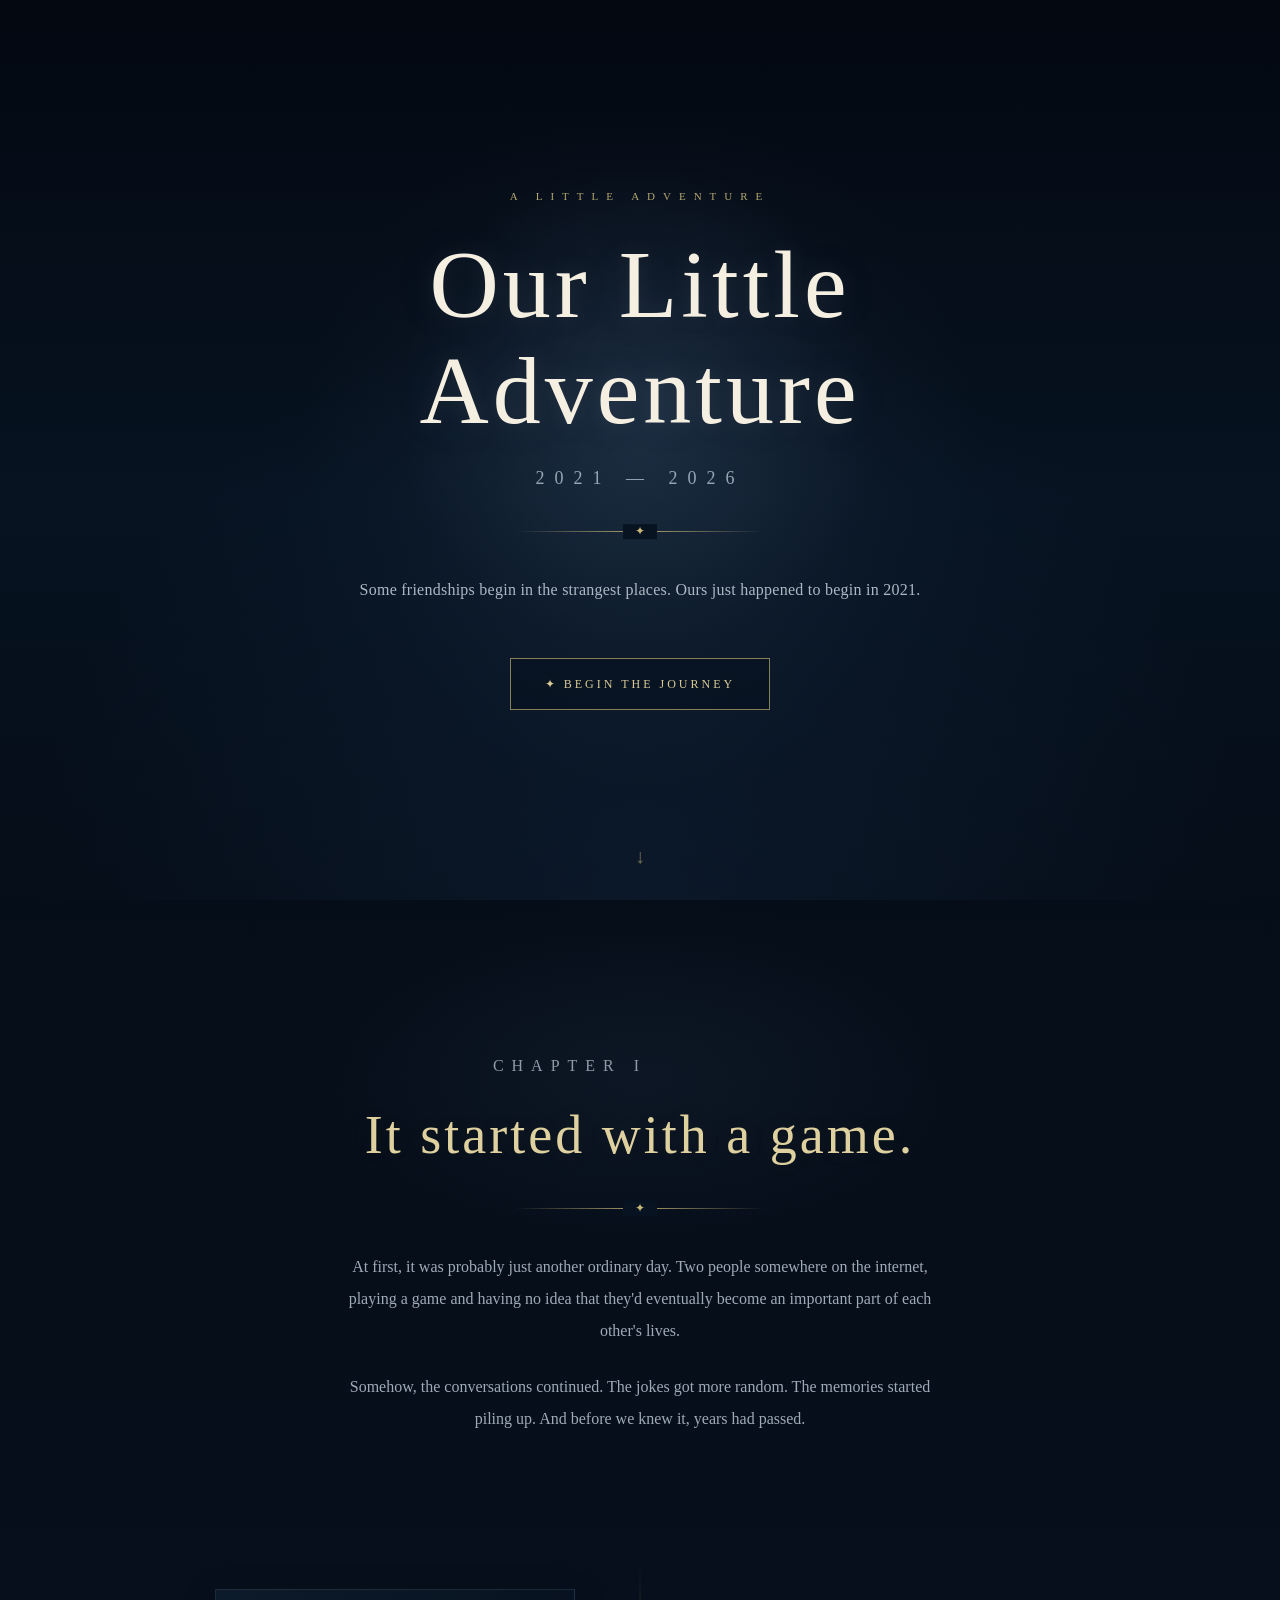
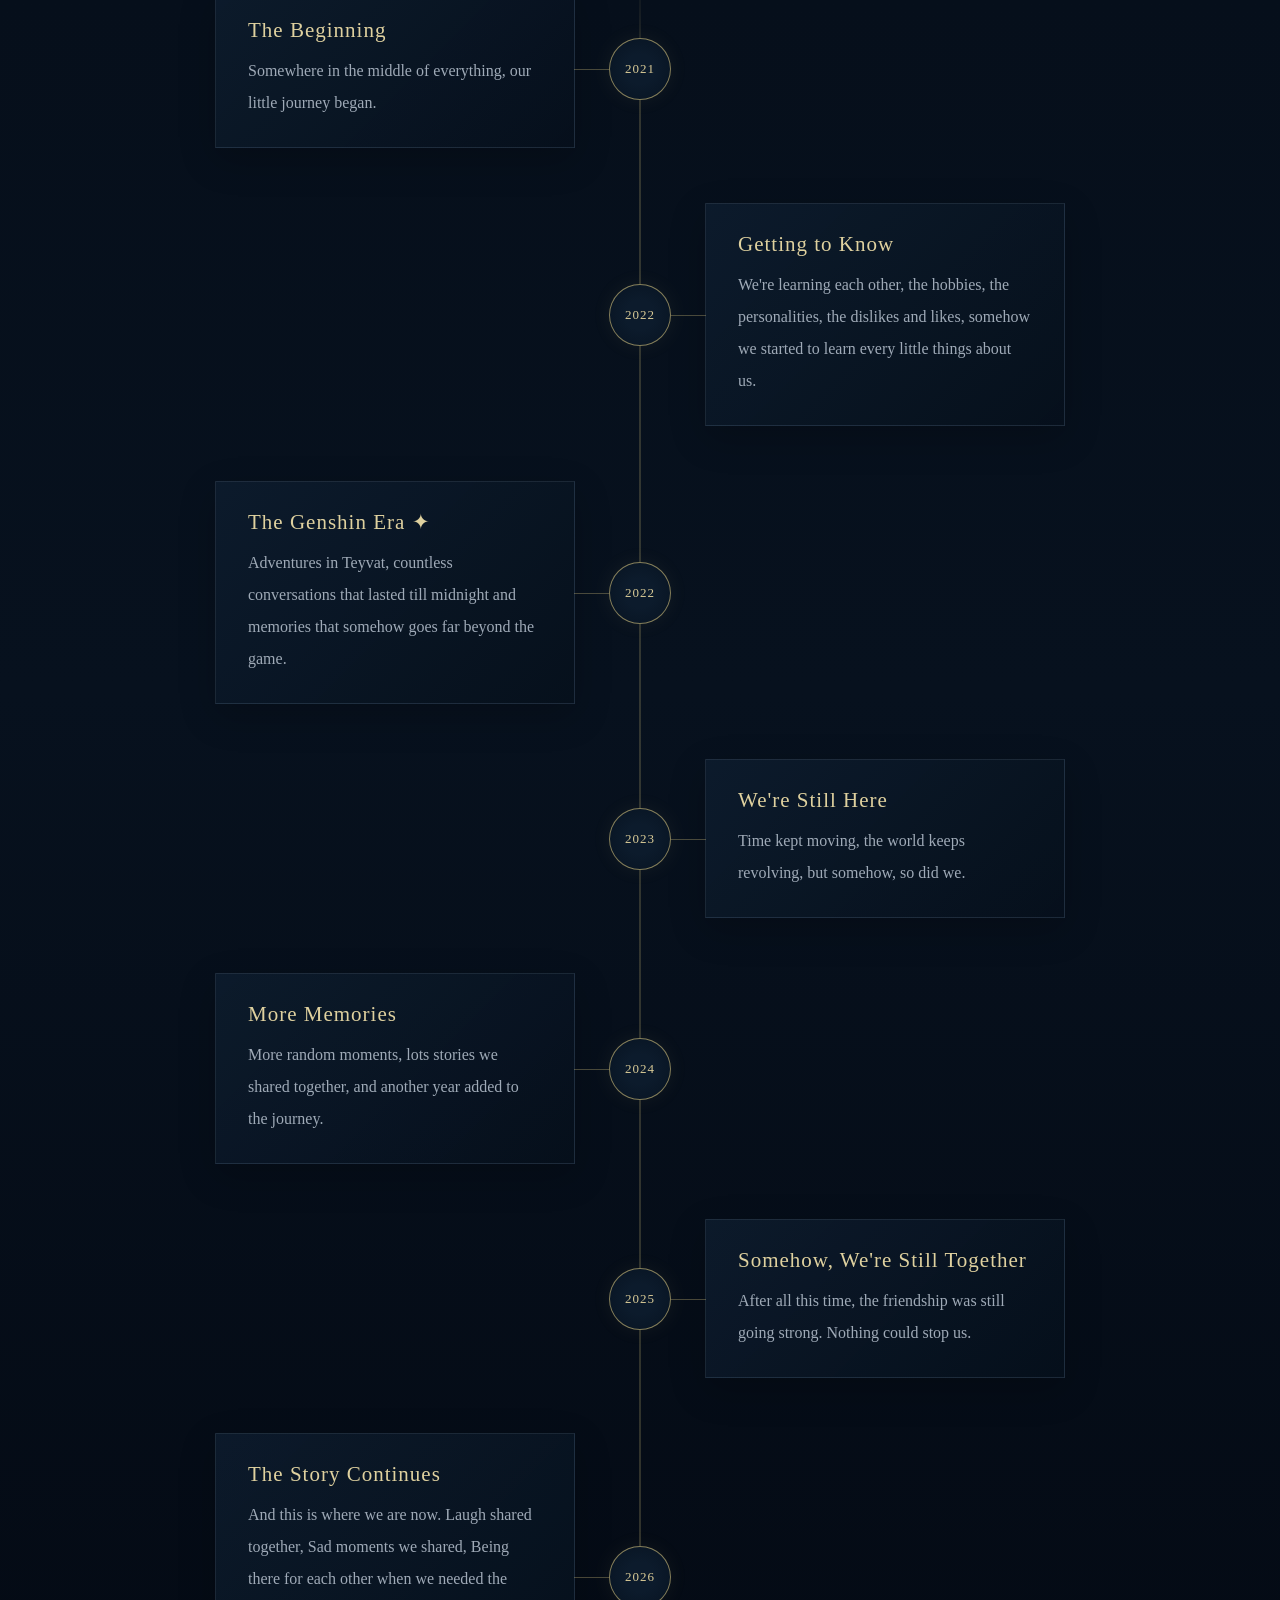
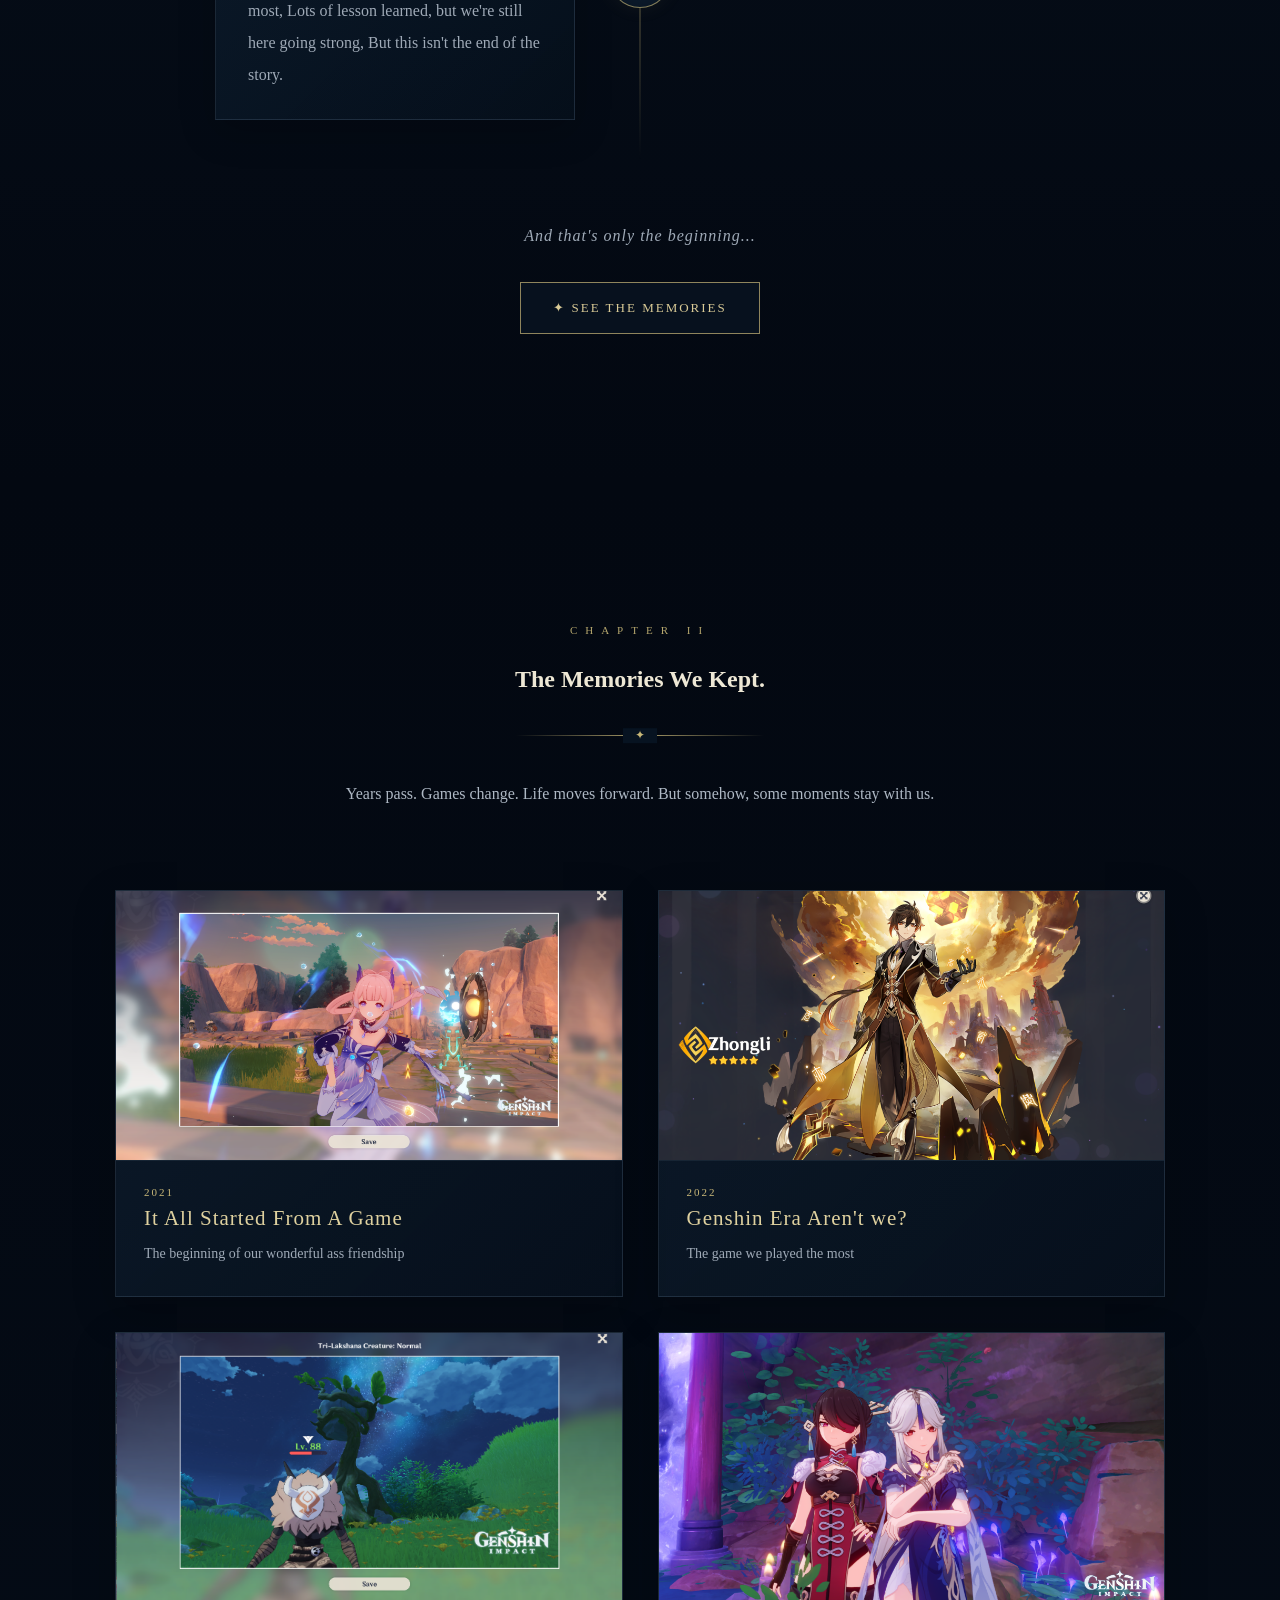
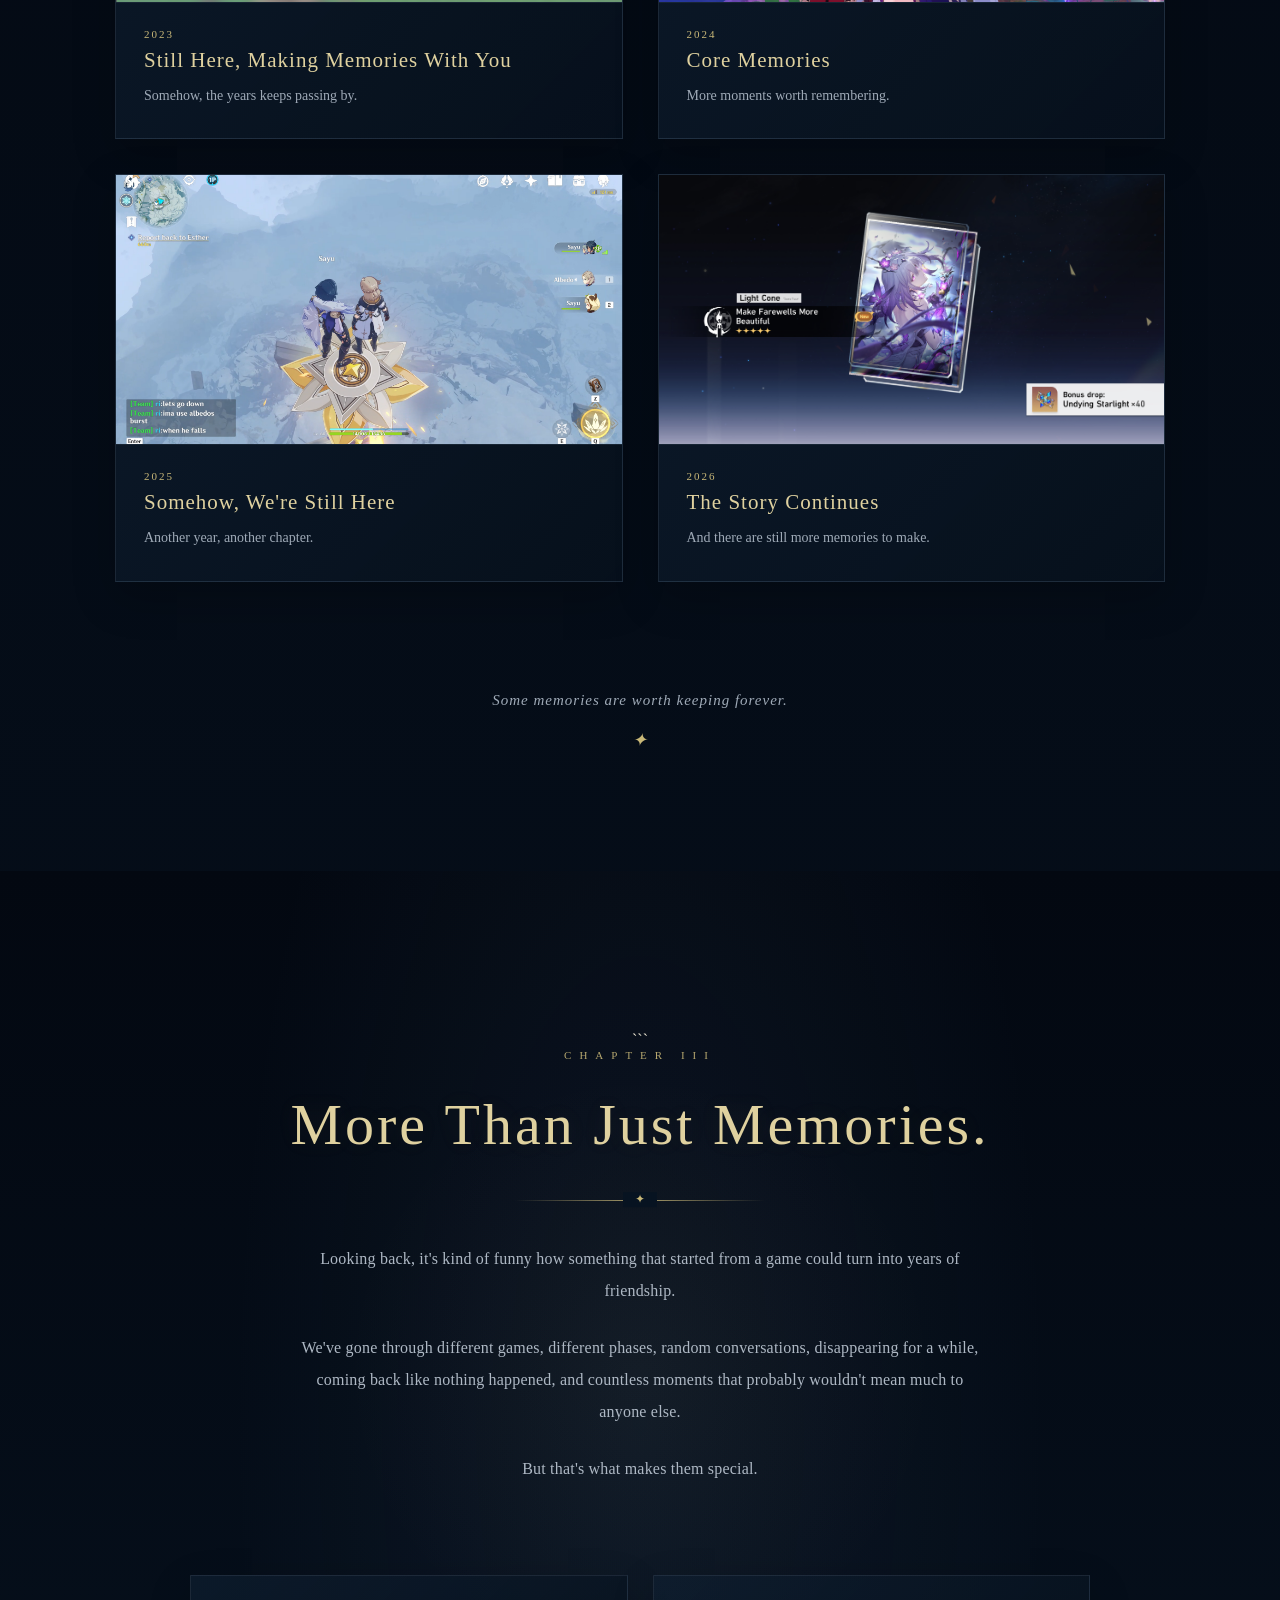
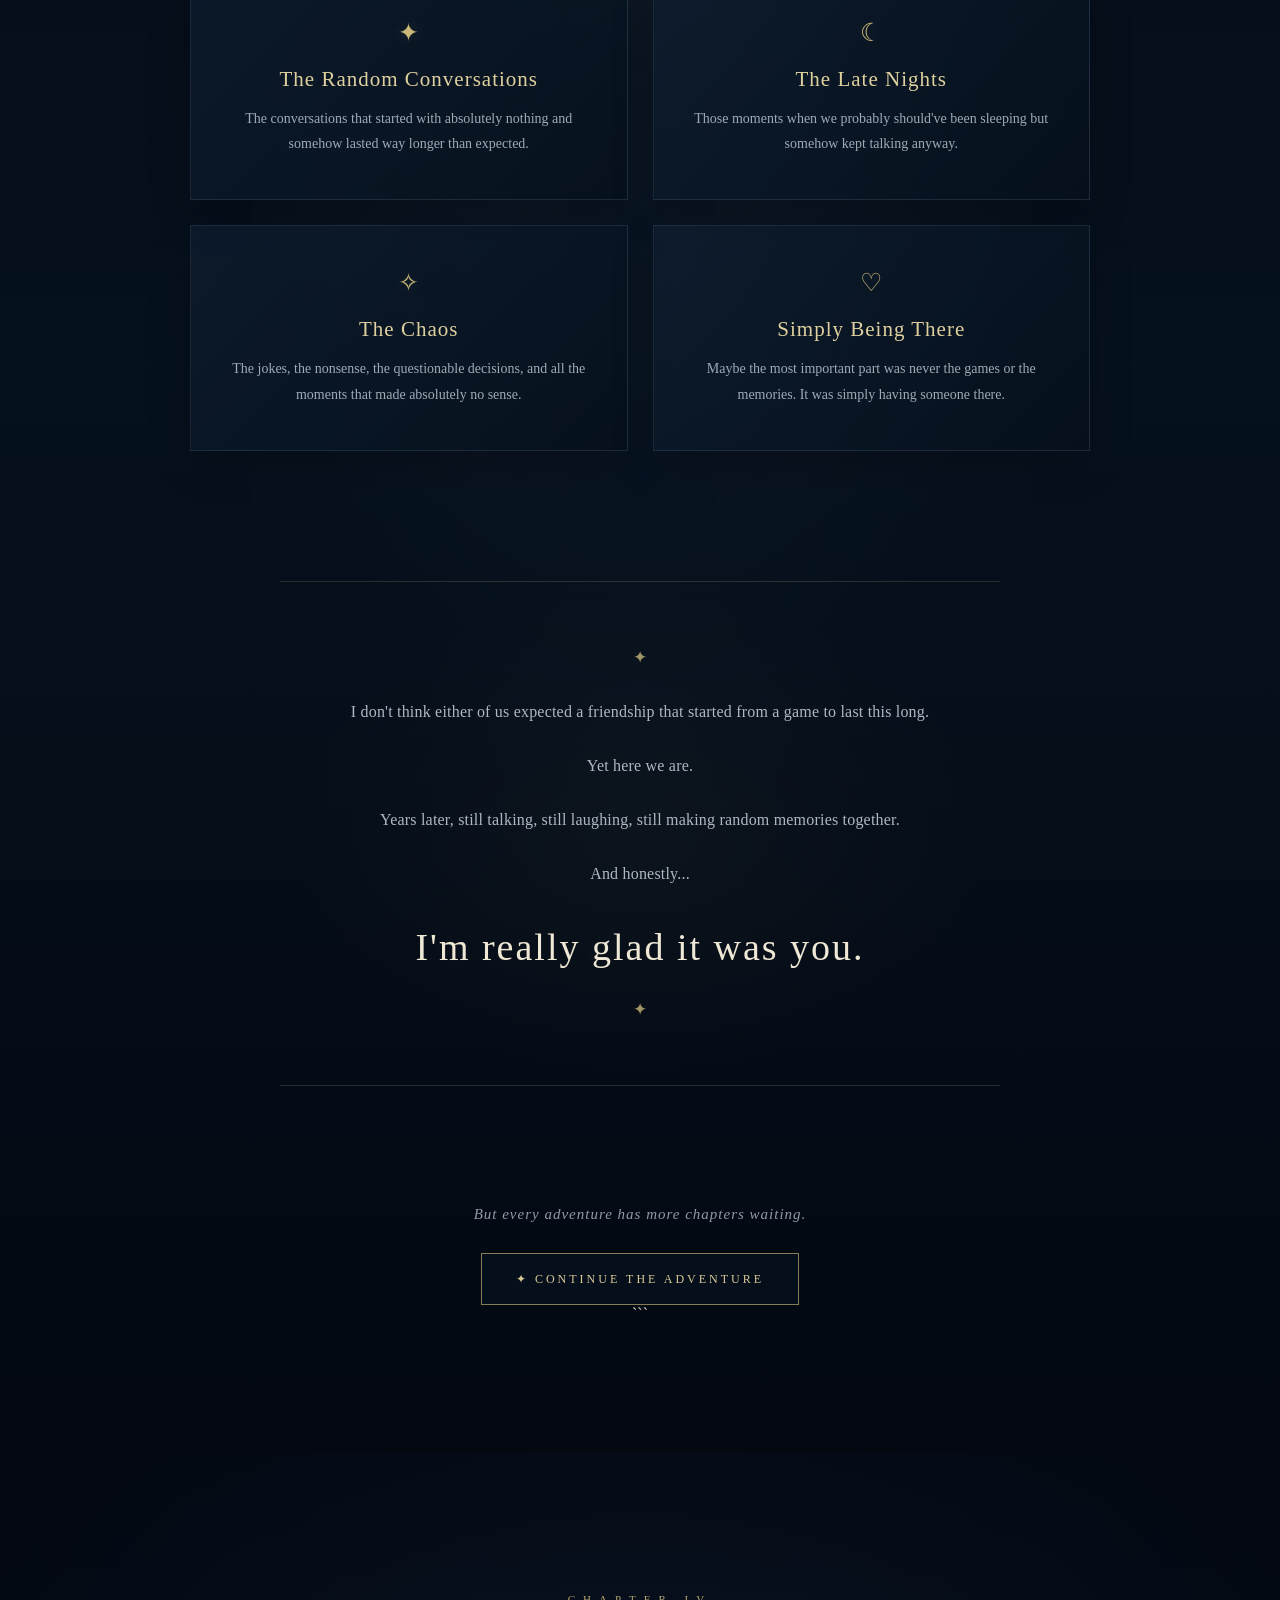
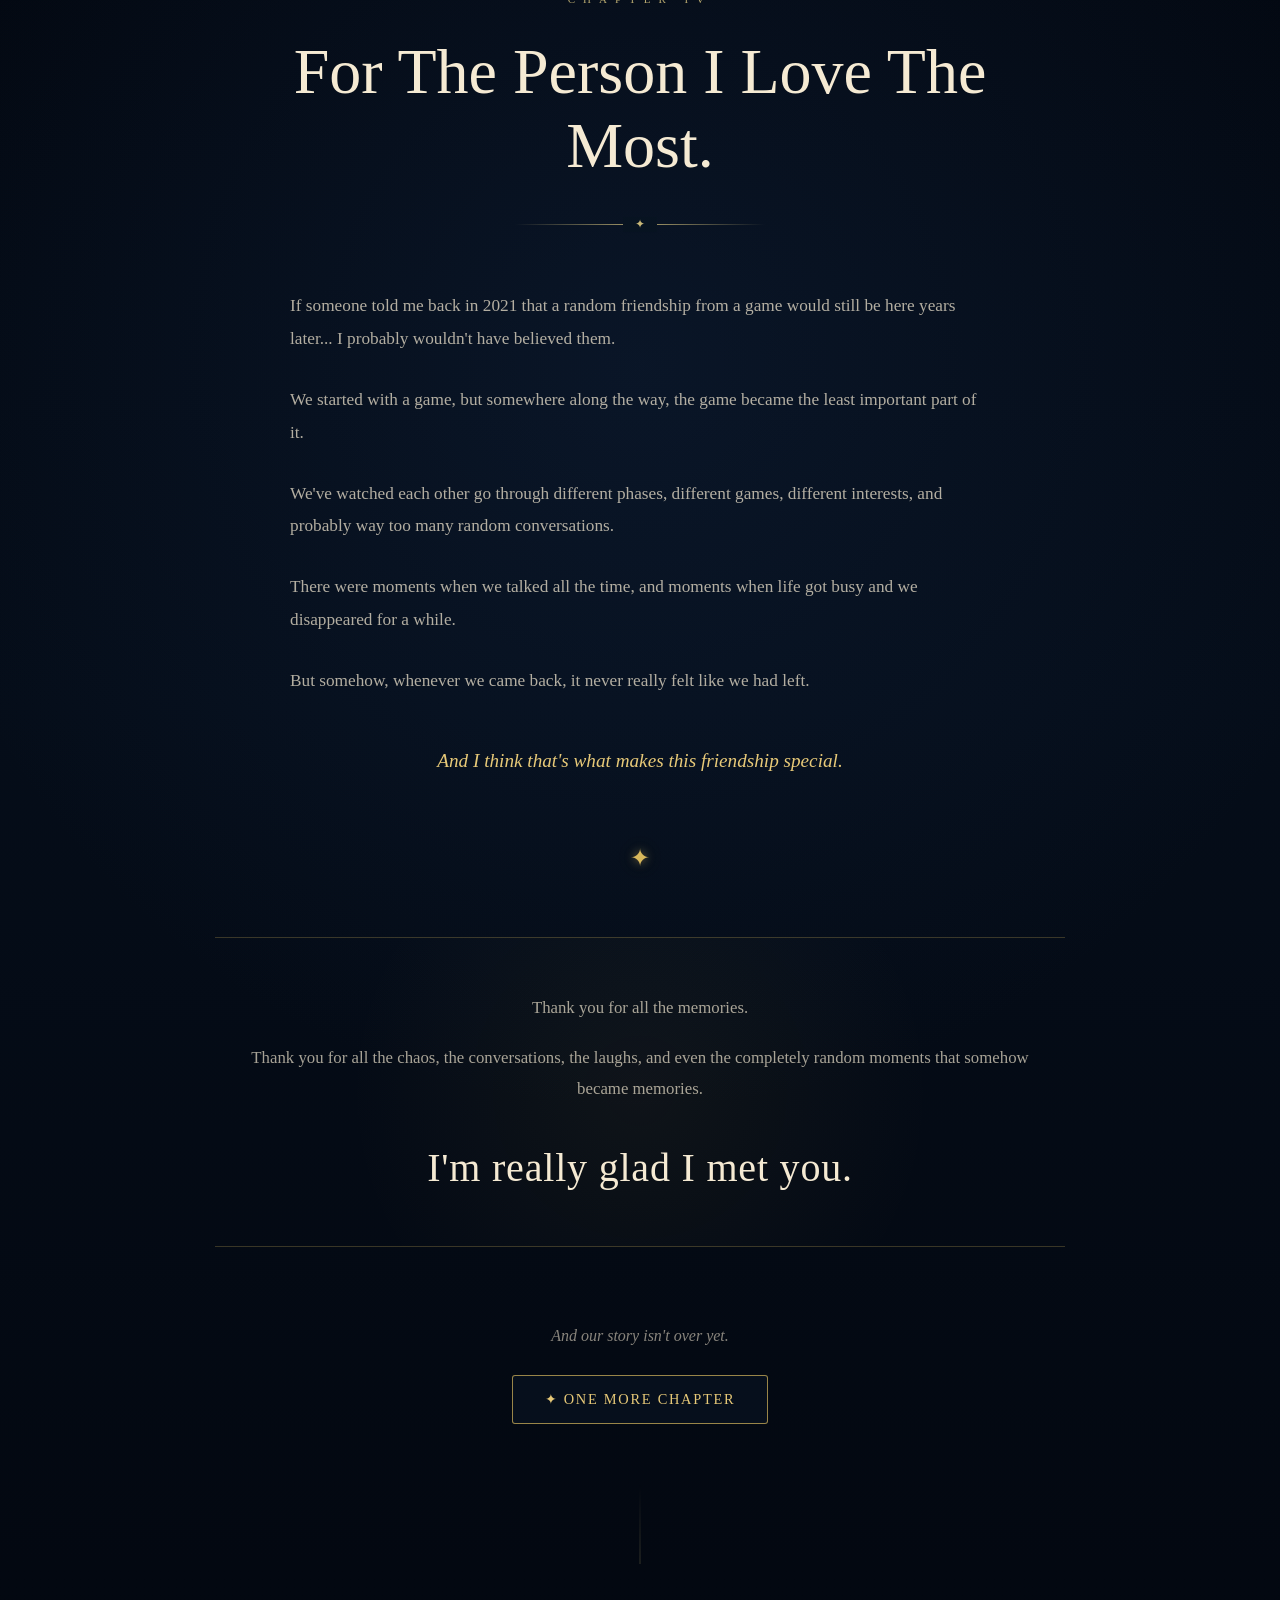
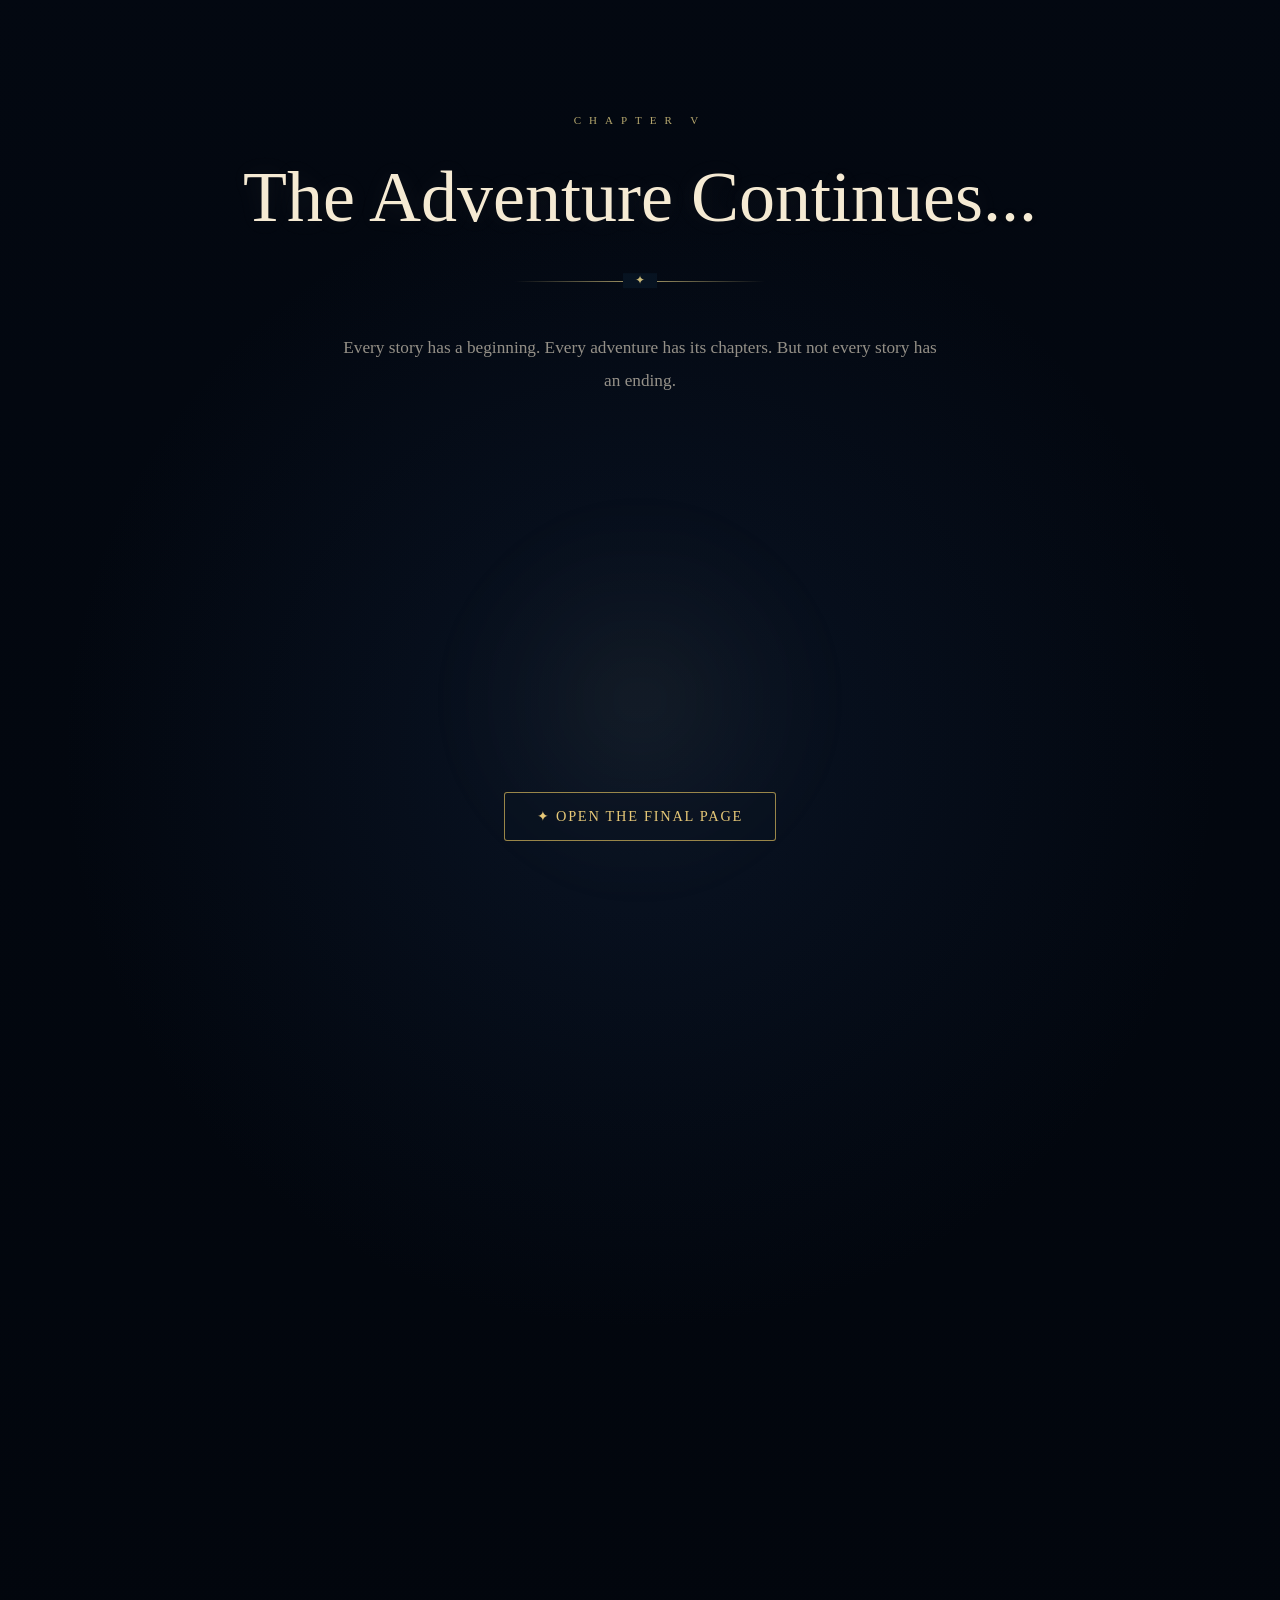
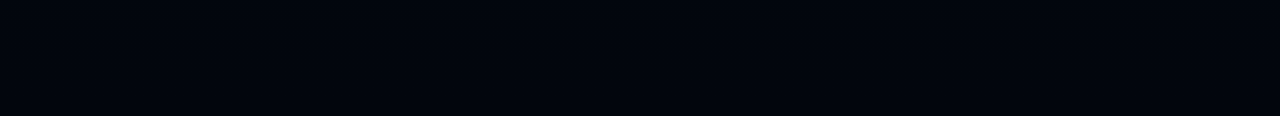
==== commit a436415a: "index.html" ====
--- a/index.html
+++ b/index.html
@@ -747,7 +747,7 @@
 
 </section>
 
-    <script src="/jsmain.js"></script>
+    <script src="js/main.js"></script>
 
 </body>
 </html>
